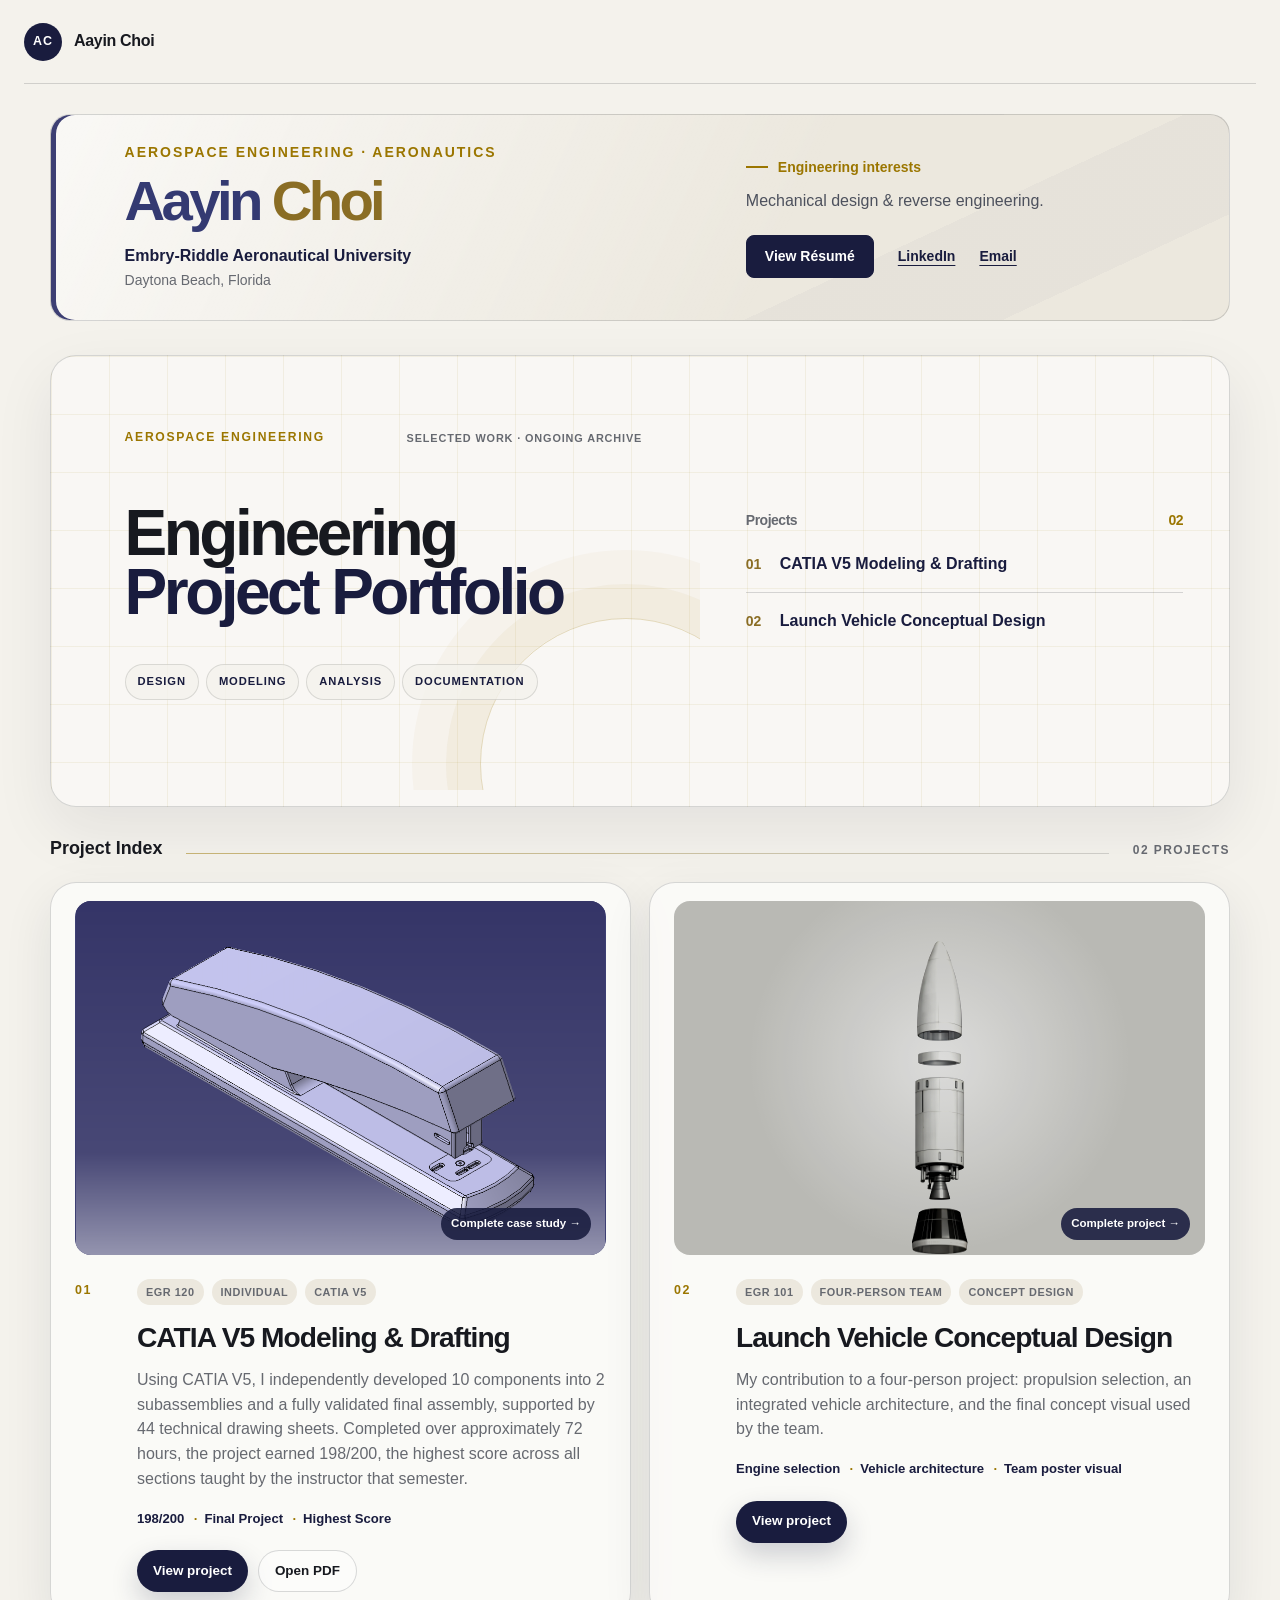
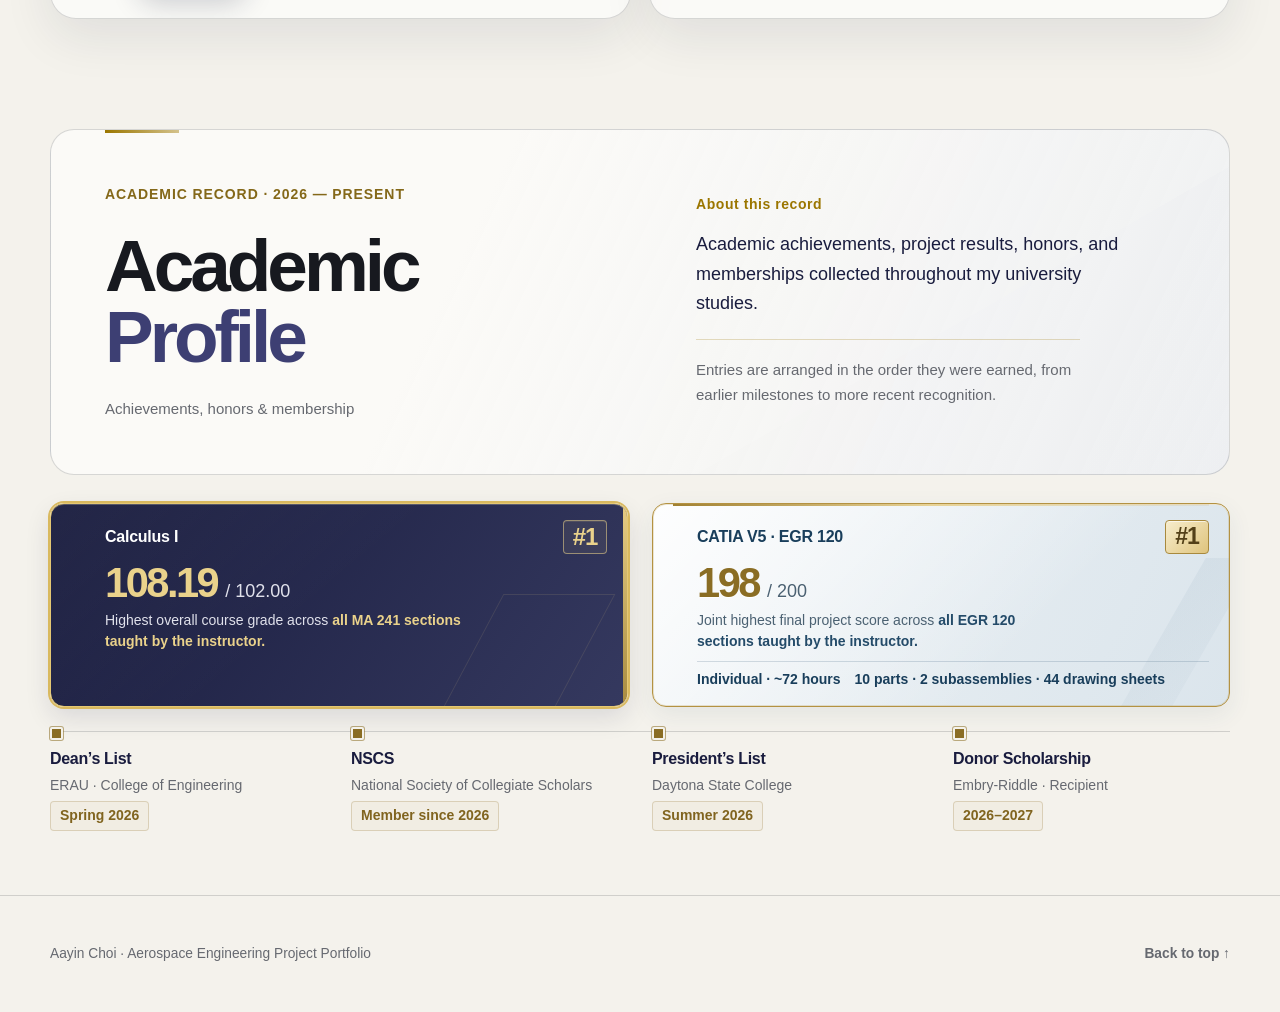
==== index.html @ a095720b "Add files via upload" ====
<!doctype html>
<html lang="en">
<head>
  <meta charset="utf-8">
  <meta name="viewport" content="width=device-width, initial-scale=1">
  <meta name="description" content="Aayin Choi's aerospace engineering project portfolio, featuring CATIA V5 modeling, assembly, and technical drawing work.">
  <title>Aayin Choi | Aerospace Engineering Portfolio</title>
  <link rel="icon" href="favicon.svg" type="image/svg+xml">
  <link rel="stylesheet" href="styles.css">
</head>
<body id="top">
  <header class="site-header">
    <a class="wordmark" href="index.html" aria-label="Aayin Choi portfolio home">
      <span class="wordmark-mark">AC</span>
      <span>Aayin Choi</span>
    </a>
  </header>

  <main>
    <section class="personal-intro shell" aria-labelledby="personal-intro-title">
      <div class="personal-identity">
        <p class="eyebrow">Aerospace Engineering · Aeronautics</p>
        <h2 class="portfolio-panel-name" id="personal-intro-title"><span>Aayin</span> <span>Choi</span></h2>
        <div class="personal-school">
          <p class="personal-affiliation">Embry-Riddle Aeronautical University <span>Daytona Beach, Florida</span></p>
        </div>
      </div>
      <div class="personal-summary">
        <p class="personal-summary-label">Engineering interests</p>
        <p>Mechanical design &amp; reverse engineering.</p>
        <nav class="personal-links" aria-label="Résumé and contact">
          <a class="personal-resume" href="Aayin_Choi_Resume.pdf" target="_blank" rel="noopener">View Résumé</a>
          <a href="https://www.linkedin.com/in/aayin-choi/" target="_blank" rel="noopener">LinkedIn</a>
          <button class="personal-email-toggle" type="button" aria-expanded="false" aria-controls="email-contact">Email</button>
        </nav>
        <div class="email-contact" id="email-contact" hidden>
          <label class="email-address-label" for="contact-email">Email address</label>
          <div class="email-copy-row">
            <input id="contact-email" type="text" value="aayinchoi07@gmail.com" readonly spellcheck="false" aria-label="Email address">
            <button type="button" class="email-copy">Copy</button>
          </div>
          <p class="email-copy-status" role="status" aria-live="polite"></p>
        </div>
      </div>

    </section>

    <section class="portfolio-intro shell" aria-labelledby="portfolio-title">
      <div class="portfolio-intro-main">
        <div class="portfolio-intro-topline">
          <p class="eyebrow">Aerospace Engineering</p>
          <span>Selected work · Ongoing archive</span>
        </div>
        <h1 id="portfolio-title">
          <span>Engineering</span>
          <span>Project Portfolio</span>
        </h1>
        <div class="portfolio-disciplines" aria-label="Portfolio disciplines">
          <span>Design</span>
          <span>Modeling</span>
          <span>Analysis</span>
          <span>Documentation</span>
        </div>
      </div>

      <aside class="portfolio-intro-panel" aria-labelledby="project-directory-title">
        <h2 class="project-directory-title" id="project-directory-title">Projects <span>02</span></h2>
        <ol class="project-directory">
          <li><a href="#catia-project"><span class="project-directory-number" aria-hidden="true">01</span><span>CATIA V5 Modeling &amp; Drafting</span></a></li>
          <li><a href="#launch-vehicle-project"><span class="project-directory-number" aria-hidden="true">02</span><span>Launch Vehicle Conceptual Design</span></a></li>
        </ol>
      </aside>
    </section>

    <section class="project-index shell" id="work" aria-labelledby="project-index-title">
      <div class="index-heading">
        <h2 id="project-index-title">Project Index</h2>
        <span>02 projects</span>
      </div>

      <div class="index-grid">
        <article class="index-card index-card-live" id="catia-project">
          <div class="index-number">01</div>
          <div class="index-content">
            <div class="index-meta">
              <span>EGR 120</span>
              <span>Individual</span>
              <span>CATIA V5</span>
            </div>
            <h3><a href="catia-v5.html">CATIA V5 Modeling &amp; Drafting</a></h3>
            <p>Using CATIA V5, I independently developed 10 components into 2 subassemblies and a fully validated final assembly, supported by 44 technical drawing sheets. Completed over approximately 72 hours, the project earned 198/200, the highest score across all sections taught by the instructor that semester.</p>
            <div class="index-achievements" aria-label="Project achievements">
              <strong>198/200</strong>
              <strong>Final Project</strong>
              <strong>Highest Score</strong>
            </div>
            <div class="index-actions">
              <a class="button button-primary" href="catia-v5.html">View project</a>
              <a class="button button-secondary" href="CATIA_V5_Project_Portfolio.pdf" target="_blank" rel="noopener">Open PDF</a>
            </div>
          </div>
          <a class="index-visual" href="catia-v5.html" aria-label="View the CATIA V5 stapler project">
            <img src="catia-exploded.png" alt="Exploded CATIA V5 view of the stapler assembly">
            <span>Complete case study →</span>
          </a>
        </article>

        <article class="index-card index-card-live" id="launch-vehicle-project">
          <div class="index-number">02</div>
          <div class="index-content">
            <div class="index-meta">
              <span>EGR 101</span>
              <span>Four-person team</span>
              <span>Concept design</span>
            </div>
            <h3><a href="launch-vehicle.html">Launch Vehicle Conceptual Design</a></h3>
            <p>My contribution to a four-person project: propulsion selection, an integrated vehicle architecture, and the final concept visual used by the team.</p>
            <div class="index-achievements" aria-label="Project focus areas">
              <strong>Engine selection</strong>
              <strong>Vehicle architecture</strong>
              <strong>Team poster visual</strong>
            </div>
            <div class="index-actions">
              <a class="button button-primary" href="launch-vehicle.html">View project</a>
            </div>
          </div>
          <a class="index-visual index-visual-lvp" href="launch-vehicle.html" aria-label="View the launch vehicle conceptual design project">
            <img src="lvp-concept-visualization.png" alt="Exploded concept visualization of the two-stage launch vehicle">
            <span>Complete project →</span>
          </a>
        </article>
      </div>
    </section>
    <section class="academic-records shell" id="academic-profile" aria-labelledby="academic-profile-title">
      <header class="profile-heading">
        <div class="profile-heading-copy">
          <p class="profile-heading-kicker">Academic record · 2026 — Present</p>
          <h2 id="academic-profile-title">Academic <span>Profile</span></h2>
          <p class="profile-heading-caption">Achievements, honors &amp; membership</p>
        </div>
        <div class="profile-overview" aria-labelledby="profile-overview-title">
          <h3 id="profile-overview-title">About this record</h3>
          <p class="profile-overview-intro">Academic achievements, project results, honors, and memberships collected throughout my university studies.</p>
          <p class="profile-overview-order">Entries are arranged in the order they were earned, from earlier milestones to more recent recognition.</p>
        </div>
      </header>

      <ol class="profile-records" aria-label="Academic achievements, honors and membership">
        <li class="profile-milestone profile-milestone-math" id="calculus-record">
          <div class="profile-milestone-title">
            <h3>Calculus I</h3>
            <span class="profile-standing" aria-label="Rank number one across all sections taught by the instructor">#1</span>
          </div>
          <div class="profile-milestone-main">
            <p class="profile-milestone-score">108.19 <span>/ 102.00</span></p>
            <p class="profile-milestone-context">Highest overall course grade across <strong>all MA 241 sections taught by the instructor.</strong></p>
          </div>
        </li>
        <li class="profile-milestone profile-milestone-catia" id="catia-record">
          <div class="profile-milestone-title">
            <h3>CATIA V5 · EGR 120</h3>
            <span class="profile-standing" aria-label="Joint rank number one across all sections taught by the instructor">#1</span>
          </div>
          <div class="profile-milestone-main">
            <p class="profile-milestone-score">198 <span>/ 200</span></p>
            <p class="profile-milestone-context">Joint highest final project score across <strong>all EGR 120 sections taught by the instructor.</strong></p>
          </div>
          <p class="profile-project-output">
            <span>Individual · ~72 hours</span>
            <span>10 parts · 2 subassemblies · 44 drawing sheets</span>
          </p>
        </li>
        <li class="profile-roadmap" id="academic-honors">
          <ol class="profile-roadmap-list" aria-label="Honors and membership in order received">
            <li class="profile-record">
              <h3>Dean’s List</h3>
              <p>ERAU · College of Engineering</p>
              <p class="profile-record-date">Spring 2026</p>
            </li>
            <li class="profile-record">
              <h3>NSCS</h3>
              <p>National Society of Collegiate Scholars</p>
              <p class="profile-record-date">Member since 2026</p>
            </li>
            <li class="profile-record">
              <h3>President’s List</h3>
              <p>Daytona State College</p>
              <p class="profile-record-date">Summer 2026</p>
            </li>
            <li class="profile-record">
              <h3>Donor Scholarship</h3>
              <p>Embry-Riddle · Recipient</p>
              <p class="profile-record-date">2026–2027</p>
            </li>
          </ol>
        </li>
      </ol>
    </section>
  </main>

  <footer class="site-footer">
    <div class="shell footer-inner">
      <p>Aayin Choi · Aerospace Engineering Project Portfolio</p>
      <a href="#top" onclick="window.scrollTo({top:0,behavior:'smooth'}); return false;">Back to top ↑</a>
    </div>
  </footer>
  <script>
    (() => {
      const toggle = document.querySelector('.personal-email-toggle');
      const contact = document.querySelector('#email-contact');
      const address = document.querySelector('#contact-email');
      const copy = document.querySelector('.email-copy');
      const status = document.querySelector('.email-copy-status');
      toggle.addEventListener('click', () => {
        const open = toggle.getAttribute('aria-expanded') !== 'true';
        toggle.setAttribute('aria-expanded', String(open));
        contact.hidden = !open;
        status.textContent = '';
        if (open) address.focus();
      });
      copy.addEventListener('click', async () => {
        try {
          await navigator.clipboard.writeText(address.value);
          status.textContent = 'Email address copied.';
        } catch {
          address.focus();
          address.select();
          address.setSelectionRange(0, address.value.length);
          status.textContent = 'Address selected. Press Ctrl+C or Command+C to copy.';
        }
      });
    })();
  </script>
</body>
</html>
---- styles.css ----
:root {
  --paper: #f4f2ec;
  --paper-strong: #ece8de;
  --ink: #17191f;
  --muted: #666970;
  --navy: #252856;
  --navy-deep: #191c3e;
  --navy-soft: #3d3f73;
  --scope-accent: #59628f;
  --gold: #9b7600;
  --line: rgba(23, 25, 31, 0.16);
  --white: #fff;
  --radius-lg: 26px;
  --radius-md: 16px;
  --shadow: 0 24px 70px rgba(26, 28, 50, 0.12);
}

* { box-sizing: border-box; }

html { scroll-behavior: smooth; }

body {
  margin: 0;
  background: var(--paper);
  color: var(--ink);
  font-family: Inter, ui-sans-serif, -apple-system, BlinkMacSystemFont, "Segoe UI", sans-serif;
  line-height: 1.55;
  -webkit-font-smoothing: antialiased;
}

img { display: block; max-width: 100%; }
a { color: inherit; }

.shell {
  width: min(1180px, calc(100% - 48px));
  margin-inline: auto;
}

.site-header {
  width: min(1280px, calc(100% - 48px));
  min-height: 84px;
  margin-inline: auto;
  display: flex;
  align-items: center;
  justify-content: space-between;
  border-bottom: 1px solid var(--line);
}

.wordmark {
  display: inline-flex;
  align-items: center;
  gap: 12px;
  text-decoration: none;
  font-weight: 750;
  letter-spacing: -0.02em;
}

.wordmark-mark {
  display: grid;
  place-items: center;
  width: 38px;
  aspect-ratio: 1;
  border-radius: 50%;
  background: var(--navy-deep);
  color: var(--white);
  font-size: 0.78rem;
  letter-spacing: 0.08em;
}

.site-nav { display: flex; gap: 28px; }
.site-nav a {
  text-decoration: none;
  color: var(--muted);
  font-size: 0.92rem;
  font-weight: 650;
}
.site-nav a:hover, .site-nav a:focus-visible { color: var(--navy); }

.portfolio-intro {
  position: relative;
  display: grid;
  grid-template-columns: minmax(0, 1.12fr) minmax(340px, 0.88fr);
  gap: 16px;
  margin-top: 34px;
  padding: 16px;
  overflow: hidden;
  border: 1px solid var(--line);
  border-radius: var(--radius-lg);
  background:
    linear-gradient(90deg, rgba(155,118,0,0.08) 1px, transparent 1px) 0 0 / 58px 58px,
    linear-gradient(rgba(155,118,0,0.08) 1px, transparent 1px) 0 0 / 58px 58px,
    rgba(255,255,255,0.42);
  box-shadow: 0 22px 60px rgba(26, 28, 50, 0.08);
}

.portfolio-intro-main {
  position: relative;
  min-height: 418px;
  padding: clamp(32px, 4.5vw, 58px);
  overflow: hidden;
  border-radius: 20px;
  background: transparent;
}

.portfolio-intro-main::after {
  content: "";
  position: absolute;
  right: -72px;
  bottom: -120px;
  width: 290px;
  aspect-ratio: 1;
  border: 1px solid rgba(155,118,0,0.24);
  border-radius: 50%;
  box-shadow: 0 0 0 34px rgba(155,118,0,0.05), 0 0 0 68px rgba(155,118,0,0.035);
}

.portfolio-intro-topline {
  position: relative;
  z-index: 1;
  display: flex;
  align-items: center;
  justify-content: space-between;
  gap: 24px;
}

.portfolio-intro-topline .eyebrow { margin-bottom: 0; }

.portfolio-intro-topline > span {
  color: var(--muted);
  font-size: 0.68rem;
  font-weight: 800;
  letter-spacing: 0.08em;
  text-transform: uppercase;
}

.portfolio-intro h1 {
  position: relative;
  z-index: 1;
  display: grid;
  max-width: 700px;
  margin: auto 0 0;
  padding-top: 58px;
  font-size: clamp(3.15rem, 5vw, 4.25rem);
  line-height: 0.92;
  letter-spacing: -0.055em;
}

.portfolio-intro h1 span:last-child { color: var(--navy-deep); }

.portfolio-disciplines {
  position: relative;
  z-index: 1;
  display: flex;
  flex-wrap: wrap;
  gap: 7px;
  margin-top: 42px;
}

.portfolio-disciplines span {
  padding: 8px 12px;
  border: 1px solid rgba(23,25,31,0.13);
  border-radius: 999px;
  background: rgba(244,242,236,0.78);
  color: var(--navy-deep);
  font-size: 0.7rem;
  font-weight: 850;
  letter-spacing: 0.08em;
  text-transform: uppercase;
}

.portfolio-intro-panel {
  position: relative;
  z-index: 1;
  align-self: center;
  min-width: 0;
  padding: 28px 30px;
  color: var(--ink);
}

.portfolio-panel-name {
  margin: 0;
  color: #343a72;
  font-size: clamp(2.7rem, 4.4vw, 4rem);
  line-height: 1;
  letter-spacing: -0.065em;
}

.portfolio-panel-name span:last-child { color: #8a6d24; }

.personal-intro {
  display: grid;
  grid-template-columns: minmax(0, 1.12fr) minmax(340px, 0.88fr);
  position: relative;
  align-items: center;
  column-gap: 16px;
  row-gap: 26px;
  margin-top: 30px;
  padding: 28px 16px;
  border: 1px solid var(--line);
  border-radius: 20px;
  background:
    linear-gradient(115deg, rgba(255,255,255,0.55), transparent 65%),
    #ece8de;
  box-shadow: inset 5px 0 0 var(--navy-soft);
}

.personal-identity { min-width: 0; padding-inline: clamp(32px, 4.5vw, 58px); }
.personal-summary { min-width: 0; padding-inline: 30px; }

.personal-identity .eyebrow {
  margin: 0 0 12px;
  font-size: 0.875rem;
}

.personal-school {
  display: flex;
  align-items: center;
  margin-top: 14px;
}
.personal-school .personal-affiliation { min-width: 0; margin: 0; }

.personal-affiliation {
  display: grid;
  gap: 2px;
  margin: 14px 0 0;
  color: var(--navy-deep);
  font-size: 1rem;
  font-weight: 650;
}

.personal-affiliation span {
  color: var(--muted);
  font-size: 0.875rem;
  font-weight: 500;
}

.personal-summary > p:not(.personal-summary-label) {
  max-width: 56ch;
  margin: 0;
  color: #4d515d;
  font-size: 1rem;
  line-height: 1.65;
}

.personal-links {
  display: flex;
  flex-wrap: wrap;
  align-items: center;
  gap: 10px 24px;
  margin-top: 20px;
}

.personal-links a,
.personal-links .personal-email-toggle {
  color: var(--navy-deep);
  font-size: 0.875rem;
  font-weight: 750;
  text-decoration: underline;
  text-underline-offset: 4px;
}

.personal-links .personal-resume {
  padding: 10px 18px;
  border: 1px solid var(--navy-deep);
  border-radius: 8px;
  background: var(--navy-deep);
  color: var(--white);
  text-decoration: none;
}

.personal-links .personal-email-toggle {
  border: 0;
  padding: 0;
  background: transparent;
  font-family: inherit;
  line-height: inherit;
  cursor: pointer;
}
.personal-links a:hover,
.personal-links .personal-email-toggle:hover { opacity: 0.75; }
.personal-links a:focus-visible,
.personal-links button:focus-visible,
.email-contact :focus-visible,
.project-directory a:focus-visible {
  outline: 3px solid #9b7600;
  outline-offset: 4px;
}

.personal-summary .personal-summary-label {
  margin: 0 0 10px;
  color: var(--gold);
  font-size: 0.875rem;
  font-weight: 750;
}

.email-contact { max-width: 390px; margin-top: 16px; }
.email-address-label { display: block; margin-bottom: 6px; color: var(--muted); font-size: 0.875rem; }
.email-copy-row { display: flex; gap: 8px; }
.email-copy-row input {
  width: 100%;
  min-width: 0;
  padding: 9px 10px;
  border: 1px solid var(--line);
  border-radius: 6px;
  background: rgba(255,255,255,0.55);
  color: var(--navy-deep);
  font: inherit;
  font-size: 1rem;
}
.email-copy {
  flex: 0 0 auto;
  padding: 8px 12px;
  border: 1px solid var(--navy-deep);
  border-radius: 6px;
  background: var(--navy-deep);
  color: var(--white);
  font: inherit;
  font-size: 0.875rem;
  font-weight: 650;
  cursor: pointer;
}
.email-copy-status { margin: 6px 0 0; color: var(--navy-deep); font-size: 0.875rem; }
.email-copy-status:empty { display: none; }

.project-directory-title {
  display: flex;
  align-items: center;
  justify-content: space-between;
  margin: 0 0 8px;
  color: var(--muted);
  font-size: 0.875rem;
  font-weight: 650;
}
.project-directory-title span { color: var(--gold); font-variant-numeric: tabular-nums; }
.project-directory { margin: 0; padding: 0; list-style: none; }
.project-directory li + li { border-top: 1px solid var(--line); }
.project-directory a {
  display: grid;
  grid-template-columns: 22px minmax(0, 1fr);
  align-items: baseline;
  gap: 12px;
  padding: 17px 0;
  color: var(--navy-deep);
  font-size: 1rem;
  font-weight: 650;
  line-height: 1.4;
  text-decoration: none;
}
.project-directory-number { color: #8a6d24; font-size: 0.875rem; font-variant-numeric: tabular-nums; }
.project-directory a:hover > span:last-child { text-decoration: underline; text-underline-offset: 4px; }
.index-card[id] { scroll-margin-top: 28px; }

.resume-section {
  display: flex;
  align-items: center;
  justify-content: space-between;
  gap: 24px;
  margin-top: 24px;
  padding: 22px 28px;
  border: 1px solid var(--line);
  border-radius: var(--radius-md);
  background: rgba(255,255,255,0.35);
}

.resume-section h2 {
  margin: 0;
  color: var(--navy-deep);
  font-size: 1.25rem;
  line-height: 1.2;
}

.resume-section p {
  margin: 4px 0 0;
  color: var(--muted);
  font-size: 0.875rem;
}

.resume-section .resume-open {
  flex: 0 0 auto;
  min-height: 44px;
  padding: 0 18px;
  border-radius: 8px;
  border-color: var(--navy-deep);
  background: var(--navy-deep);
  color: var(--white);
}

.resume-section .resume-open:hover,
.resume-section .resume-open:focus-visible {
  border-color: var(--navy);
  background: var(--navy);
}

.resume-section .resume-open:focus-visible {
  outline: 3px solid var(--navy-deep);
  outline-offset: 4px;
}

@media (max-width: 620px) {
  .resume-section { flex-wrap: wrap; gap: 16px; padding: 20px; }
}

.project-index { padding-block: 32px 110px; }
.index-heading {
  display: flex;
  align-items: baseline;
  justify-content: space-between;
  gap: 24px;
  margin-bottom: 22px;
}
.index-heading h2 { margin-bottom: 0; font-size: 1.12rem; letter-spacing: 0; }
.index-heading span {
  color: var(--muted);
  font-size: 0.75rem;
  font-weight: 800;
  letter-spacing: 0.12em;
  text-transform: uppercase;
}

.index-grid {
  display: grid;
  grid-template-columns: repeat(2, minmax(0, 1fr));
  gap: 18px;
}

.index-card {
  display: grid;
  grid-template-columns: 44px minmax(0, 1fr);
  grid-template-rows: auto minmax(0, 1fr);
  gap: 0 18px;
  min-height: 600px;
  padding: 18px 24px 26px;
  overflow: hidden;
  border: 1px solid var(--line);
  border-radius: var(--radius-lg);
  background: rgba(255,255,255,0.58);
}
.index-card-live { box-shadow: 0 18px 50px rgba(26, 28, 50, 0.09); }
.index-number {
  grid-column: 1;
  grid-row: 2;
  padding-top: 26px;
  color: var(--gold);
  font-size: 0.78rem;
  font-weight: 850;
  letter-spacing: 0.12em;
}
.index-content {
  grid-column: 2;
  grid-row: 2;
  align-self: start;
  padding-top: 24px;
}
.index-content h3 { margin-bottom: 14px; font-size: clamp(1.55rem, 2.2vw, 2.1rem); }
.index-content h3 a { text-decoration: none; }
.index-content h3 a:hover, .index-content h3 a:focus-visible { color: var(--navy); }
.index-content > p { max-width: 700px; margin-bottom: 17px; color: var(--muted); }
.index-meta { display: flex; flex-wrap: wrap; gap: 8px; margin-bottom: 18px; }
.index-meta span {
  padding: 5px 9px;
  border-radius: 999px;
  background: var(--paper-strong);
  color: var(--muted);
  font-size: 0.68rem;
  font-weight: 800;
  letter-spacing: 0.05em;
  text-transform: uppercase;
}
.index-achievements { display: flex; flex-wrap: wrap; gap: 10px 20px; margin-bottom: 21px; }
.index-achievements strong {
  position: relative;
  color: var(--navy-deep);
  font-size: 0.82rem;
}
.index-achievements strong:not(:last-child)::after {
  content: "·";
  position: absolute;
  right: -13px;
  color: var(--gold);
}
.index-actions { display: flex; flex-wrap: wrap; gap: 10px; }
.index-actions .button { min-height: 42px; padding-inline: 16px; font-size: 0.84rem; }

.index-visual {
  position: relative;
  display: block;
  grid-column: 1 / -1;
  grid-row: 1;
  aspect-ratio: 3 / 2;
  min-height: 0;
  align-self: stretch;
  overflow: hidden;
  border-radius: var(--radius-md);
  background: var(--navy-soft);
}
.index-visual img { width: 100%; height: 100%; object-fit: contain; transition: transform 350ms ease; }
.index-visual span {
  position: absolute;
  right: 15px;
  bottom: 15px;
  padding: 7px 10px;
  border-radius: 999px;
  background: rgba(25,28,62,0.88);
  color: var(--white);
  font-size: 0.72rem;
  font-weight: 750;
}
.index-visual:hover img { transform: none; }

.index-visual-lvp {
  display: grid;
  place-items: center;
  background:
    radial-gradient(circle at 50% 45%, rgba(255,255,255,0.7), transparent 58%),
    #c9c9c4;
}

.index-visual-lvp img {
  width: 100%;
  height: 100%;
  object-fit: contain;
  transform: scale(1);
  filter: contrast(1.24) brightness(0.92);
  mix-blend-mode: multiply;
}

.index-visual-lvp:hover img { transform: scale(1); }

.index-card-pending { background: rgba(236,232,222,0.52); }
.coming-soon {
  margin-bottom: 0 !important;
  color: var(--gold) !important;
  font-size: 0.78rem;
  font-weight: 800;
  letter-spacing: 0.08em;
  text-transform: uppercase;
}
.index-placeholder {
  grid-column: 1 / -1;
  grid-row: 1;
  aspect-ratio: 3 / 2;
  min-height: 0;
  display: flex;
  flex-direction: column;
  justify-content: flex-end;
  padding: 28px;
  border-radius: var(--radius-md);
  background: linear-gradient(145deg, var(--navy-deep), var(--navy-soft));
  color: var(--white);
}
.index-placeholder span { margin-bottom: auto; color: rgba(255,255,255,0.56); font-size: 0.72rem; font-weight: 800; letter-spacing: 0.13em; }
.index-placeholder strong { margin-bottom: 4px; font-size: 1.45rem; }
.index-placeholder small { color: rgba(255,255,255,0.62); }

.hero {
  min-height: 650px;
  display: grid;
  grid-template-columns: 0.9fr 1.1fr;
  align-items: center;
  gap: clamp(40px, 6vw, 90px);
  padding-block: 86px 72px;
}

.eyebrow {
  margin: 0 0 16px;
  color: var(--gold);
  font-size: 0.76rem;
  line-height: 1.3;
  font-weight: 800;
  letter-spacing: 0.14em;
  text-transform: uppercase;
}

h1, h2, h3, p { margin-top: 0; }
h1, h2, h3 { line-height: 1.08; letter-spacing: -0.035em; }

h1 {
  margin-bottom: 24px;
  font-size: clamp(3rem, 6vw, 5.9rem);
  font-weight: 720;
}

h2 { font-size: clamp(2rem, 4vw, 3.7rem); }
h3 { font-size: clamp(1.35rem, 2.2vw, 2rem); }

.hero-lede {
  max-width: 650px;
  margin-bottom: 32px;
  color: var(--muted);
  font-size: clamp(1.04rem, 1.6vw, 1.24rem);
}

.hero-actions { display: flex; flex-wrap: wrap; gap: 12px; }

.button {
  display: inline-flex;
  justify-content: center;
  align-items: center;
  min-height: 48px;
  padding: 0 20px;
  border-radius: 999px;
  text-decoration: none;
  font-size: 0.92rem;
  font-weight: 750;
  transition: transform 160ms ease, box-shadow 160ms ease, background 160ms ease;
}
.button:hover { transform: translateY(-2px); }
.button-primary { background: var(--navy-deep); color: var(--white); box-shadow: 0 12px 28px rgba(25, 28, 62, 0.2); }
.button-primary:hover { background: var(--navy); }
.button-secondary { border: 1px solid var(--line); background: rgba(255,255,255,0.42); }
.button-secondary:hover { box-shadow: 0 10px 24px rgba(24,26,41,0.08); }
.button-light { background: var(--white); color: var(--navy-deep); }

.hero-visual {
  margin: 0;
  overflow: hidden;
  border-radius: var(--radius-lg);
  background: var(--navy);
  box-shadow: var(--shadow);
}
.hero-visual img { width: 100%; height: 100%; min-height: 420px; object-fit: cover; }

.metric-band {
  display: grid;
  grid-template-columns: repeat(4, 1fr);
  background: var(--navy-deep);
  color: var(--white);
  padding: 34px max(24px, calc((100% - 1180px) / 2));
}
.metric { padding: 6px 28px; border-right: 1px solid rgba(255,255,255,0.18); }
.metric:first-child { padding-left: 0; }
.metric:last-child { border-right: 0; }
.metric strong { display: block; font-size: clamp(1.45rem, 2.4vw, 2.2rem); letter-spacing: -0.035em; }
.metric span { color: rgba(255,255,255,0.65); font-size: 0.84rem; }

.work, .principles { padding-block: 120px; }
.section-heading {
  display: grid;
  grid-template-columns: 1fr 0.8fr;
  align-items: end;
  gap: 56px;
  margin-bottom: 48px;
}
.section-heading h2 { margin-bottom: 0; }
.section-heading > p { margin: 0 0 6px; color: var(--muted); font-size: 1.06rem; }
.section-heading.compact { grid-template-columns: 1fr; }

.project-card {
  display: grid;
  grid-template-columns: 1.25fr 0.75fr;
  min-height: 560px;
  overflow: hidden;
  border: 1px solid var(--line);
  border-radius: var(--radius-lg);
  background: var(--white);
  box-shadow: var(--shadow);
}
.project-image { display: block; background: var(--navy); overflow: hidden; }
.project-image img { width: 100%; height: 100%; object-fit: cover; transition: transform 400ms ease; }
.project-image:hover img { transform: scale(1.02); }
.project-copy { display: flex; flex-direction: column; justify-content: center; padding: clamp(36px, 5vw, 68px); }
.project-copy p { color: var(--muted); }
.project-meta { display: flex; flex-wrap: wrap; gap: 8px; margin-bottom: 26px; }
.project-meta span { padding: 6px 10px; border-radius: 999px; background: var(--paper); color: var(--muted); font-size: 0.72rem; font-weight: 750; letter-spacing: 0.04em; text-transform: uppercase; }
.text-link { margin-top: 12px; color: var(--navy); text-decoration: none; font-weight: 800; }
.text-link:hover span { margin-left: 4px; }

.principles { border-top: 1px solid var(--line); }
.principle-grid { display: grid; grid-template-columns: repeat(3, 1fr); gap: 18px; }
.principle-grid article { min-height: 265px; padding: 34px; border-radius: var(--radius-md); background: var(--paper-strong); }
.principle-grid span { color: var(--gold); font-size: 0.78rem; font-weight: 800; }
.principle-grid h3 { margin-top: 44px; margin-bottom: 14px; font-size: 1.35rem; }
.principle-grid p { margin-bottom: 0; color: var(--muted); }

.case-hero { padding-block: 52px 74px; }
.breadcrumb { display: inline-block; margin-bottom: 52px; color: var(--muted); text-decoration: none; font-weight: 700; }
.case-hero-grid { display: grid; grid-template-columns: 0.95fr 1.05fr; align-items: center; gap: 64px; }
.case-hero h1 { font-size: clamp(3rem, 5.5vw, 5.4rem); }
.case-visual img { min-height: 360px; }

.case-metrics {
  display: grid;
  grid-template-columns: repeat(4, 1fr);
  margin-bottom: 110px;
  overflow: hidden;
  border: 1px solid var(--line);
  border-radius: var(--radius-md);
  background: rgba(255,255,255,0.38);
}
.case-metrics div { min-height: 122px; padding: 26px; border-right: 1px solid var(--line); }
.case-metrics div:last-child { border-right: 0; }
.case-metrics span { display: block; margin-bottom: 10px; color: var(--muted); font-size: 0.75rem; font-weight: 800; letter-spacing: 0.08em; text-transform: uppercase; }
.case-metrics strong { font-size: 1.12rem; }

/* One-screen project preview */
.project-detail-page {
  min-height: 100vh;
  background:
    radial-gradient(circle at 78% 28%, rgba(61,63,115,0.09), transparent 30%),
    var(--paper);
}

.project-detail-page .site-header {
  min-height: 72px;
}

.case-spotlight {
  min-height: calc(100vh - 72px);
  display: flex;
  flex-direction: column;
  justify-content: flex-start;
  padding-block: clamp(28px, 4vh, 58px);
}

.case-topline {
  display: flex;
  align-items: center;
  justify-content: space-between;
  gap: 24px;
  margin-bottom: clamp(24px, 3.4vh, 46px);
}

.case-topline .breadcrumb {
  margin: 0;
  color: var(--ink);
  font-size: 0.78rem;
  font-weight: 800;
  letter-spacing: 0.04em;
}

.case-topline p {
  margin: 0;
  color: var(--muted);
  font-size: 0.72rem;
  font-weight: 800;
  letter-spacing: 0.1em;
  text-transform: uppercase;
}

.case-spotlight-grid {
  display: grid;
  grid-template-columns: minmax(0, 0.9fr) minmax(420px, 1.1fr);
  align-items: center;
  gap: clamp(38px, 6vw, 88px);
}

.case-spotlight-copy h1 {
  max-width: 640px;
  margin-bottom: 24px;
  font-size: clamp(2.7rem, 3.45vw, 3.95rem);
  font-weight: 720;
  line-height: 1.01;
  letter-spacing: -0.043em;
  text-wrap: balance;
}

.case-title-line {
  display: block;
}

.case-summary {
  max-width: 600px;
  margin-bottom: 30px;
  color: var(--muted);
  font-size: clamp(1rem, 1.35vw, 1.18rem);
}

.case-cta {
  display: inline-flex;
  align-items: center;
  gap: 42px;
  min-height: 54px;
  padding: 0 18px 0 22px;
  border-radius: 999px;
  background: var(--navy-deep);
  color: var(--white);
  text-decoration: none;
  font-size: 0.9rem;
  font-weight: 800;
  box-shadow: 0 14px 34px rgba(25,28,62,0.2);
  transition: transform 160ms ease, background 160ms ease;
}

.case-cta span:last-child {
  display: grid;
  place-items: center;
  width: 28px;
  aspect-ratio: 1;
  border-radius: 50%;
  background: rgba(255,255,255,0.13);
}

.case-cta:hover,
.case-cta:focus-visible {
  transform: translateY(-2px);
  background: var(--navy);
}

.case-spotlight-visual {
  position: relative;
  margin: 0;
  aspect-ratio: 1.42 / 1;
  overflow: hidden;
  border-radius: var(--radius-lg);
  background: var(--navy-soft);
  box-shadow: var(--shadow);
}

.case-spotlight-visual::after {
  content: "EXPLODED ASSEMBLY";
  position: absolute;
  right: 20px;
  bottom: 18px;
  color: rgba(255,255,255,0.68);
  font-size: 0.64rem;
  font-weight: 850;
  letter-spacing: 0.13em;
}

.case-spotlight-visual img {
  width: 100%;
  height: 100%;
  object-fit: contain;
}

.case-proof {
  display: grid;
  grid-template-columns: 0.9fr 0.9fr 1.15fr 1.15fr;
  margin-top: clamp(34px, 5vh, 66px);
  overflow: hidden;
  border: 1px solid var(--line);
  border-radius: var(--radius-md);
  background: rgba(255,255,255,0.45);
}

.case-proof > div {
  min-height: 118px;
  padding: 22px 25px;
  border-right: 1px solid var(--line);
}

.case-proof > div:last-child { border-right: 0; }

.case-proof span,
.case-proof small {
  display: block;
}

.case-proof > div > span {
  margin-bottom: 7px;
  color: var(--muted);
  font-size: 0.66rem;
  font-weight: 850;
  letter-spacing: 0.11em;
  text-transform: uppercase;
}

.case-proof strong {
  display: block;
  color: var(--navy-deep);
  font-size: clamp(1.35rem, 2vw, 1.8rem);
  line-height: 1.05;
  letter-spacing: -0.04em;
}

.case-proof-primary strong {
  color: var(--gold);
  font-size: clamp(1.8rem, 2.7vw, 2.55rem);
}

.case-proof-primary strong span {
  display: inline;
  color: var(--navy-deep);
  font-size: 0.55em;
  letter-spacing: -0.02em;
}

.case-proof-primary strong .case-proof-hash {
  color: var(--gold);
  font-size: 1em;
  letter-spacing: inherit;
}

.case-proof strong .case-proof-scope-number {
  display: inline;
  color: var(--scope-accent);
}

.case-proof small {
  margin-top: 8px;
  color: var(--muted);
  font-size: 0.72rem;
  line-height: 1.35;
}

.case-assembly {
  display: grid;
  grid-template-columns: minmax(0, 1.25fr) minmax(320px, 0.75fr);
  align-items: stretch;
  margin-top: clamp(78px, 10vw, 132px);
  overflow: hidden;
  border: 1px solid var(--line);
  border-radius: var(--radius-lg);
  background: rgba(255,255,255,0.48);
  box-shadow: 0 20px 58px rgba(26,28,50,0.085);
}

.case-assembly-visual {
  position: relative;
  min-width: 0;
  min-height: 560px;
  margin: 0;
  overflow: hidden;
  background: var(--navy-deep);
}

.case-assembly-visual img {
  width: 100%;
  height: 100%;
  object-fit: cover;
}

.case-assembly-visual figcaption {
  position: absolute;
  right: 16px;
  bottom: 16px;
  margin: 0;
  padding: 8px 11px;
  border: 1px solid rgba(255,255,255,0.16);
  border-radius: 999px;
  background: rgba(25,28,62,0.86);
  color: rgba(255,255,255,0.9);
  font-size: 0.64rem;
  font-weight: 750;
  letter-spacing: 0.035em;
  backdrop-filter: blur(8px);
}

.case-assembly-copy {
  display: flex;
  flex-direction: column;
  justify-content: center;
  padding: clamp(36px, 5vw, 66px);
}

.case-assembly-copy h2 {
  margin-bottom: 22px;
  font-size: clamp(2rem, 3.5vw, 3.35rem);
}

.case-assembly-copy > p:not(.eyebrow) {
  margin-bottom: 30px;
  color: var(--muted);
  font-size: 0.98rem;
}

.case-assembly-copy ul {
  margin: 0;
  padding: 0;
  border-top: 1px solid var(--line);
  list-style: none;
}

.case-assembly-copy li {
  padding-block: 13px;
  border-bottom: 1px solid var(--line);
  color: var(--navy-deep);
  font-size: 0.76rem;
  font-weight: 800;
  letter-spacing: 0.045em;
  text-transform: uppercase;
}

.case-preview {
  margin-top: clamp(78px, 10vw, 132px);
  padding-block: clamp(68px, 8vw, 104px) 108px;
  border-top: 1px solid var(--line);
}

.case-preview-intro {
  display: grid;
  grid-template-columns: minmax(0, 1.05fr) minmax(320px, 0.75fr);
  align-items: end;
  gap: clamp(46px, 8vw, 112px);
  margin-bottom: 50px;
}

.case-preview-intro h2 {
  max-width: 700px;
  margin-bottom: 0;
  font-size: clamp(2.2rem, 4.2vw, 4rem);
}

.case-preview-intro > p {
  margin-bottom: 5px;
  color: var(--muted);
  font-size: 1.02rem;
}

.case-workflow {
  display: grid;
  grid-template-columns: repeat(3, 1fr);
  border-block: 1px solid var(--line);
}

.case-workflow article {
  min-height: 255px;
  padding: 32px 34px 36px;
  border-right: 1px solid var(--line);
}

.case-workflow article:first-child { padding-left: 0; }
.case-workflow article:last-child { padding-right: 0; border-right: 0; }

.case-workflow article > span {
  color: var(--gold);
  font-size: 0.7rem;
  font-weight: 850;
  letter-spacing: 0.1em;
  text-transform: uppercase;
}

.case-workflow h3 {
  margin: 56px 0 13px;
  font-size: clamp(1.3rem, 2vw, 1.75rem);
}

.case-workflow p {
  margin-bottom: 0;
  color: var(--muted);
  font-size: 0.92rem;
}

.case-capabilities {
  display: grid;
  grid-template-columns: 0.7fr 2fr;
  gap: 42px;
  align-items: center;
  padding-block: 34px;
  border-bottom: 1px solid var(--line);
}

.case-capabilities p {
  margin: 0;
  color: var(--muted);
  font-size: 0.7rem;
  font-weight: 850;
  letter-spacing: 0.11em;
  text-transform: uppercase;
}

.case-capabilities ul {
  display: flex;
  flex-wrap: wrap;
  gap: 10px 24px;
  margin: 0;
  padding: 0;
  list-style: none;
}

.case-capabilities li {
  position: relative;
  color: var(--navy-deep);
  font-size: 0.88rem;
  font-weight: 750;
}

.case-capabilities li:not(:last-child)::after {
  content: "·";
  position: absolute;
  right: -15px;
  color: var(--gold);
}

.case-preview-footer {
  display: flex;
  align-items: center;
  justify-content: space-between;
  gap: 36px;
  margin-top: 42px;
  padding: 30px 34px;
  border-radius: var(--radius-md);
  background: var(--navy-deep);
  color: var(--white);
}

.case-preview-footer p {
  max-width: 680px;
  margin: 0;
  color: rgba(255,255,255,0.65);
  font-size: 0.92rem;
}

.case-preview-footer a {
  flex: 0 0 auto;
  color: var(--white);
  text-decoration: none;
  font-size: 0.88rem;
  font-weight: 800;
}

.case-preview-footer a span { margin-left: 8px; color: #d2b451; }

/* Launch vehicle project */
.lvp-page {
  background:
    radial-gradient(circle at 78% 10%, rgba(155,118,0,0.08), transparent 24%),
    var(--paper);
}

.lvp-hero {
  padding-block: clamp(34px, 5vw, 68px) clamp(74px, 9vw, 118px);
}

.lvp-hero-topline {
  display: flex;
  align-items: center;
  justify-content: space-between;
  gap: 24px;
  margin-bottom: clamp(42px, 6vw, 76px);
}

.lvp-hero-topline .breadcrumb { margin: 0; }

.lvp-hero-topline p {
  margin: 0;
  color: var(--muted);
  font-size: 0.72rem;
  font-weight: 800;
  letter-spacing: 0.1em;
  text-transform: uppercase;
}

.lvp-hero-grid {
  display: grid;
  grid-template-columns: minmax(0, 0.95fr) minmax(380px, 0.75fr);
  align-items: center;
  gap: clamp(48px, 7vw, 104px);
}

.lvp-hero-copy h1 {
  max-width: 720px;
  margin-bottom: 28px;
  font-size: clamp(3.25rem, 6.2vw, 6.15rem);
  line-height: 0.91;
  letter-spacing: -0.06em;
}

.lvp-hero-lede {
  max-width: 690px;
  margin-bottom: 0;
  color: var(--muted);
  font-size: clamp(1rem, 1.45vw, 1.2rem);
}

.lvp-hero-visual {
  position: relative;
  margin: 0;
  padding: 26px 26px 54px;
  overflow: hidden;
  border: 1px solid var(--line);
  border-radius: var(--radius-lg);
  background: rgba(255,255,255,0.58);
  box-shadow: var(--shadow);
}

.lvp-hero-visual img {
  width: 100%;
  height: min(62vh, 690px);
  min-height: 470px;
  object-fit: contain;
}

.lvp-hero-visual figcaption {
  position: absolute;
  left: 26px;
  right: 26px;
  bottom: 20px;
  margin: 0;
  padding-top: 12px;
  border-top: 1px solid var(--line);
  color: var(--muted);
  font-size: 0.68rem;
  font-weight: 750;
  letter-spacing: 0.045em;
}

.lvp-overview {
  display: grid;
  grid-template-columns: repeat(4, 1fr);
  margin-top: clamp(44px, 6vw, 78px);
  overflow: hidden;
  border-block: 1px solid var(--line);
}

.lvp-overview div {
  min-height: 118px;
  padding: 25px 28px;
  border-right: 1px solid var(--line);
}

.lvp-overview div:first-child { padding-left: 0; }
.lvp-overview div:last-child { border-right: 0; }
.lvp-overview span,
.lvp-overview strong { display: block; }
.lvp-overview span {
  margin-bottom: 12px;
  color: var(--muted);
  font-size: 0.67rem;
  font-weight: 850;
  letter-spacing: 0.11em;
  text-transform: uppercase;
}
.lvp-overview strong {
  color: var(--navy-deep);
  font-size: clamp(1rem, 1.7vw, 1.3rem);
  line-height: 1.2;
}

.lvp-brief {
  display: grid;
  grid-template-columns: minmax(0, 1.1fr) minmax(320px, 0.72fr);
  align-items: end;
  gap: clamp(50px, 8vw, 118px);
  padding-block: clamp(82px, 10vw, 132px) 58px;
  border-top: 1px solid var(--line);
}

.lvp-brief h2 {
  max-width: 760px;
  margin: 0;
  font-size: clamp(2.6rem, 5vw, 4.7rem);
}

.lvp-brief > p {
  margin: 0 0 7px;
  color: var(--muted);
  font-size: 1.02rem;
}

.lvp-context-copy {
  display: grid;
  gap: 18px;
}

.lvp-context-copy > p {
  margin: 0;
  color: var(--muted);
  font-size: 1.02rem;
}

.lvp-context-note {
  padding: 15px 18px;
  border-left: 3px solid var(--gold);
  background: rgba(155,118,0,0.055);
  color: var(--navy-deep) !important;
  font-size: 0.82rem !important;
  font-weight: 750;
}

.lvp-sequence { padding-bottom: clamp(82px, 11vw, 148px); }

.lvp-stage {
  overflow: hidden;
  border: 1px solid var(--line);
  border-radius: var(--radius-lg);
  background: rgba(255,255,255,0.42);
  box-shadow: 0 18px 52px rgba(26,28,50,0.07);
}

.lvp-stage + .lvp-stage { margin-top: 22px; }

.lvp-stage-wide {
  display: grid;
  grid-template-columns: minmax(0, 1.25fr) minmax(340px, 0.75fr);
  min-height: 560px;
}

.lvp-stage-reverse { grid-template-columns: minmax(340px, 0.75fr) minmax(0, 1.25fr); }
.lvp-stage-reverse .lvp-stage-visual { grid-column: 2; grid-row: 1; }
.lvp-stage-reverse .lvp-evidence-stack { grid-column: 2; grid-row: 1; }
.lvp-stage-reverse .lvp-stage-copy { grid-column: 1; grid-row: 1; }

.lvp-stage-visual {
  margin: 0;
  overflow: hidden;
  background: #fff;
}

.lvp-stage-landscape {
  display: grid;
  place-items: center;
  min-height: 520px;
  padding: 18px;
}

.lvp-stage-visual img {
  width: 100%;
  height: 100%;
  object-fit: contain;
}

.lvp-evidence-frame {
  position: relative;
  margin: 0;
  overflow: hidden;
  background: #f5f2eb;
}

.lvp-evidence-frame img {
  display: block;
  width: 100%;
  height: 100%;
  object-fit: contain;
}

.lvp-evidence-frame figcaption {
  position: absolute;
  right: 14px;
  bottom: 14px;
  max-width: calc(100% - 28px);
  padding: 9px 12px;
  border: 1px solid rgba(255,255,255,0.2);
  border-radius: 999px;
  background: rgba(22,24,42,0.86);
  color: rgba(255,255,255,0.88);
  font-size: 0.64rem;
  font-weight: 750;
  letter-spacing: 0.025em;
  backdrop-filter: blur(10px);
}

.lvp-decision-flow {
  display: grid;
  grid-template-columns: repeat(3, minmax(0, 1fr));
  margin-top: 30px;
  border-top: 1px solid var(--line);
  border-bottom: 1px solid var(--line);
}

.lvp-decision-flow div {
  min-width: 0;
  padding: 16px 13px 18px;
  border-right: 1px solid var(--line);
}

.lvp-decision-flow div:first-child { padding-left: 0; }
.lvp-decision-flow div:last-child { padding-right: 0; border-right: 0; }

.lvp-decision-flow span,
.lvp-result-callout span {
  display: block;
  margin-bottom: 7px;
  color: var(--gold);
  font-size: 0.63rem;
  font-weight: 850;
  letter-spacing: 0.11em;
  text-transform: uppercase;
}

.lvp-decision-flow strong {
  display: block;
  color: var(--navy-deep);
  font-size: 0.76rem;
  line-height: 1.35;
}

.lvp-evidence-stack {
  display: grid;
  grid-template-columns: minmax(0, 1.15fr) minmax(210px, 0.85fr);
  gap: 12px;
  min-width: 0;
  padding: 18px;
  background: #e9e5dc;
}

.lvp-evidence-stack .lvp-evidence-frame {
  min-width: 0;
  border-radius: 16px;
}

.lvp-evidence-landscape img { object-position: center; }
.lvp-evidence-portrait img { object-position: center top; }

.lvp-result-callout {
  margin-top: 30px;
  padding: 20px 0 0;
  border-top: 1px solid var(--line);
}

.lvp-result-callout strong {
  display: block;
  max-width: 460px;
  color: var(--navy-deep);
  font-size: 1.05rem;
  line-height: 1.45;
}

.lvp-stage-concept {
  display: grid;
  min-height: 560px;
  place-items: center;
  padding: 24px;
  background:
    radial-gradient(circle at center, rgba(155,118,0,0.09), transparent 54%),
    #f2efe8;
}

.lvp-stage-concept img {
  max-width: 78%;
  max-height: 540px;
  mix-blend-mode: multiply;
}

.lvp-stage-copy {
  display: flex;
  flex-direction: column;
  justify-content: center;
  padding: clamp(34px, 5vw, 68px);
}

.lvp-stage-kicker {
  display: flex;
  align-items: center;
  gap: 11px;
  margin-bottom: 46px;
  color: var(--gold);
  font-size: 0.7rem;
  font-weight: 850;
  letter-spacing: 0.1em;
  text-transform: uppercase;
}

.lvp-stage-kicker span {
  display: grid;
  place-items: center;
  width: 30px;
  aspect-ratio: 1;
  border: 1px solid rgba(155,118,0,0.35);
  border-radius: 50%;
}

.lvp-stage-copy h2 {
  margin-bottom: 20px;
  font-size: clamp(2rem, 3.25vw, 3.25rem);
}

.lvp-stage-copy > p {
  color: var(--muted);
  font-size: 0.96rem;
}

.lvp-data-list {
  display: grid;
  gap: 0;
  margin: 28px 0 0;
  border-top: 1px solid var(--line);
}

.lvp-data-list div {
  display: grid;
  grid-template-columns: 0.72fr 1.28fr;
  gap: 20px;
  padding-block: 12px;
  border-bottom: 1px solid var(--line);
}

.lvp-data-list dt {
  color: var(--muted);
  font-size: 0.7rem;
  font-weight: 800;
  letter-spacing: 0.05em;
  text-transform: uppercase;
}

.lvp-data-list dd {
  margin: 0;
  color: var(--navy-deep);
  font-size: 0.82rem;
  font-weight: 750;
}

.lvp-stage-pair {
  display: grid;
  grid-template-columns: repeat(2, minmax(0, 1fr));
  gap: 22px;
  margin-top: 22px;
}

.lvp-stage-pair .lvp-stage { margin-top: 0; }

.lvp-stage-portrait {
  display: grid;
  grid-template-rows: minmax(640px, 70vh) auto;
}

.lvp-stage-portrait .lvp-stage-visual {
  padding: 22px;
  border-bottom: 1px solid var(--line);
}

.lvp-stage-portrait .lvp-stage-copy { justify-content: flex-start; }
.lvp-stage-portrait .lvp-stage-kicker { margin-bottom: 34px; }
.lvp-stage-portrait .lvp-stage-copy h2 { font-size: clamp(1.9rem, 2.8vw, 2.75rem); }

.lvp-inline-facts {
  display: flex;
  flex-wrap: wrap;
  gap: 8px;
  margin-top: 24px;
}

.lvp-inline-facts span,
.lvp-disclosure {
  padding: 7px 10px;
  border-radius: 999px;
  background: var(--paper-strong);
  color: var(--navy-deep) !important;
  font-size: 0.7rem !important;
  font-weight: 800;
  letter-spacing: 0.035em;
}

.lvp-stage-visualization .lvp-stage-visual {
  background:
    radial-gradient(circle at center, rgba(155,118,0,0.07), transparent 52%),
    #fff;
}

.lvp-disclosure {
  align-self: flex-start;
  margin-top: 16px;
}

.lvp-contribution {
  display: grid;
  grid-template-columns: 0.8fr 1.2fr;
  gap: clamp(46px, 8vw, 112px);
  margin-bottom: clamp(88px, 11vw, 140px);
  padding: clamp(42px, 6vw, 74px);
  border-radius: var(--radius-lg);
  background: var(--navy-deep);
  color: var(--white);
}

.lvp-contribution .eyebrow { color: #d2b451; }
.lvp-contribution h2 { margin: 0; font-size: clamp(2.2rem, 4vw, 3.8rem); }

.lvp-contribution ul {
  display: grid;
  align-self: center;
  margin: 0;
  padding: 0;
  list-style: none;
}

.lvp-contribution li {
  display: grid;
  grid-template-columns: 34px 1fr;
  gap: 14px;
  padding-block: 15px;
  border-bottom: 1px solid rgba(255,255,255,0.15);
  color: rgba(255,255,255,0.76);
}

.lvp-contribution li:first-child { border-top: 1px solid rgba(255,255,255,0.15); }
.lvp-contribution li span { color: #d2b451; font-size: 0.74rem; font-weight: 850; }

/* Launch vehicle portfolio: concise, contribution-led story */
.lvp-page .lvp-hero-copy h1 {
  font-size: clamp(3rem, 5.4vw, 5.35rem);
  line-height: 0.94;
}

.lvp-page .lvp-hero-visual {
  padding: 20px 20px 50px;
  background:
    radial-gradient(circle at 50% 44%, rgba(255,255,255,0.78), transparent 60%),
    #d8d6d0;
}

.lvp-page .lvp-hero-visual img {
  height: min(55vh, 570px);
  min-height: 410px;
  filter: contrast(1.18) brightness(0.94);
  mix-blend-mode: multiply;
}

.lvp-overview-compact { grid-template-columns: repeat(3, 1fr); }
.lvp-overview-compact div:nth-child(3) { border-right: 0; }

.lvp-story {
  padding-bottom: clamp(90px, 11vw, 150px);
}

.lvp-story-header {
  display: grid;
  grid-template-columns: minmax(0, 1fr) minmax(310px, 0.62fr);
  align-items: end;
  gap: clamp(44px, 8vw, 112px);
  padding-block: clamp(70px, 9vw, 118px) 42px;
  border-top: 1px solid var(--line);
}

.lvp-story-header h2 {
  max-width: 760px;
  margin: 0;
  font-size: clamp(2.35rem, 4.3vw, 4.1rem);
}

.lvp-story-header > p {
  margin: 0 0 8px;
  color: var(--muted);
  font-size: 0.95rem;
}

.lvp-story-row {
  display: grid;
  grid-template-columns: minmax(320px, 0.76fr) minmax(0, 1.24fr);
  min-height: 500px;
  overflow: hidden;
  border: 1px solid var(--line);
  border-radius: var(--radius-lg);
  background: rgba(255,255,255,0.43);
  box-shadow: 0 18px 52px rgba(26,28,50,0.065);
}

.lvp-story-row + .lvp-story-row { margin-top: 22px; }

.lvp-story-row-reverse {
  grid-template-columns: minmax(0, 1.24fr) minmax(320px, 0.76fr);
}

.lvp-story-row-reverse .lvp-story-copy {
  grid-column: 2;
  grid-row: 1;
}

.lvp-story-row-reverse .lvp-story-collage {
  grid-column: 1;
  grid-row: 1;
}

.lvp-story-copy {
  display: flex;
  flex-direction: column;
  justify-content: center;
  padding: clamp(34px, 4.4vw, 62px);
}

.lvp-story-number {
  width: 34px;
  margin-bottom: 28px;
  padding-bottom: 8px;
  border-bottom: 2px solid var(--gold);
  color: var(--navy-deep);
  font-size: 0.78rem;
  font-weight: 900;
  letter-spacing: 0.08em;
}

.lvp-story-label {
  margin: 0 0 12px !important;
  color: var(--gold) !important;
  font-size: 0.68rem !important;
  font-weight: 850;
  letter-spacing: 0.12em;
  text-transform: uppercase;
}

.lvp-story-copy h3 {
  margin-bottom: 18px;
  font-size: clamp(1.75rem, 2.75vw, 2.7rem);
  line-height: 1.04;
}

.lvp-story-copy > p:not(.lvp-story-label) {
  margin-bottom: 24px;
  color: var(--muted);
  font-size: 0.94rem;
}

.lvp-story-result {
  display: block;
  padding-top: 18px;
  border-top: 1px solid var(--line);
  color: var(--navy-deep);
  font-size: 0.83rem;
  line-height: 1.45;
}

.lvp-story-visual {
  position: relative;
  display: grid;
  place-items: center;
  min-width: 0;
  min-height: 0;
  margin: 0;
  overflow: hidden;
  background: #eeeae1;
}

.lvp-story-visual img {
  display: block;
  width: 100%;
  height: 100%;
  max-height: 560px;
  object-fit: contain;
}

.lvp-story-visual figcaption {
  position: absolute;
  right: 14px;
  bottom: 14px;
  margin: 0;
  padding: 8px 11px;
  border-radius: 999px;
  background: rgba(25,28,62,0.86);
  color: rgba(255,255,255,0.9);
  font-size: 0.63rem;
  font-weight: 750;
  backdrop-filter: blur(8px);
}

.lvp-story-visual-wide { padding: 16px; }

.lvp-story-collage {
  display: grid;
  grid-template-columns: minmax(210px, 0.72fr) minmax(0, 1.28fr);
  gap: 12px;
  min-width: 0;
  padding: 16px;
  background: #dedbd3;
}

.lvp-story-collage .lvp-story-visual { border-radius: 16px; }
.lvp-story-collage .lvp-story-visual:first-child img { object-position: center top; }

.lvp-story-visual-concept {
  padding: 18px;
  background:
    radial-gradient(circle at center, rgba(255,255,255,0.82), transparent 58%),
    #d8d6d0;
}

.lvp-story-visual-concept img {
  max-width: 82%;
  max-height: 525px;
  filter: contrast(1.17) brightness(0.95);
  mix-blend-mode: multiply;
}

/* Launch vehicle evidence and team context */
.lvp-hero-context {
  display: grid;
  grid-template-columns: repeat(3, minmax(0, 1fr));
  margin-top: 34px;
  border-block: 1px solid var(--line);
}

.lvp-hero-context div {
  min-width: 0;
  padding: 17px 18px 18px 0;
}

.lvp-hero-context div + div {
  padding-left: 18px;
  border-left: 1px solid var(--line);
}

.lvp-hero-context span,
.lvp-hero-context strong {
  display: block;
}

.lvp-hero-context span {
  margin-bottom: 6px;
  color: var(--gold);
  font-size: 0.6rem;
  font-weight: 850;
  letter-spacing: 0.11em;
  text-transform: uppercase;
}

.lvp-hero-context strong {
  color: var(--navy-deep);
  font-size: 0.84rem;
  line-height: 1.25;
}

.lvp-story-row-document {
  grid-template-columns: 1fr;
  min-height: 0;
}

.lvp-story-row-document .lvp-story-copy {
  max-width: 900px;
  padding-block: clamp(38px, 4.2vw, 56px);
}

.lvp-evidence-link {
  display: block;
  width: 100%;
  color: inherit;
}

.lvp-story-row-document .lvp-story-visual-wide {
  min-height: 0;
  padding: clamp(10px, 1.8vw, 24px);
  border-top: 1px solid var(--line);
}

.lvp-story-row-document .lvp-story-visual-wide img,
.lvp-story-collage-large .lvp-story-visual img {
  width: 100%;
  height: auto;
  max-height: none;
  object-fit: contain;
}

.lvp-story-collage-large {
  grid-template-columns: 1fr;
  gap: 16px;
  padding: clamp(10px, 1.8vw, 24px);
  border-top: 1px solid var(--line);
}

.lvp-story-collage-large .lvp-story-visual {
  min-height: 0;
  padding: clamp(12px, 1.5vw, 20px);
  background: #eeeae1;
}

.lvp-story-collage-large .lvp-evidence-link-portrait {
  width: min(100%, 760px);
  margin-inline: auto;
}

.lvp-story-visual figcaption span {
  margin-left: 7px;
  color: #e0c45e;
}

.lvp-story-row-document > .lvp-story-visual,
.lvp-story-row-document > .lvp-story-collage {
  order: 0;
}

@media (max-width: 620px) {
  .lvp-hero-context { grid-template-columns: 1fr; }
  .lvp-hero-context div { padding: 14px 0; }
  .lvp-hero-context div + div { padding-left: 0; border-top: 1px solid var(--line); border-left: 0; }
  .lvp-story-row-document .lvp-story-visual-wide { min-height: 0; }
  .lvp-story-collage-large .lvp-story-visual:first-child,
  .lvp-story-collage-large .lvp-story-visual:last-child { min-height: 0; }
  .lvp-story-visual figcaption { position: static; margin: 10px 0 0; }
}

@media (max-width: 1024px) {
  .lvp-story-row-document > .lvp-story-visual,
  .lvp-story-row-document > .lvp-story-collage {
    order: 0;
  }
}

.case-section { padding-block: 88px; border-top: 1px solid var(--line); }
.two-column { display: grid; grid-template-columns: 0.34fr 1fr; gap: 60px; }
.section-label { color: var(--gold); font-size: 0.77rem; font-weight: 800; letter-spacing: 0.12em; text-transform: uppercase; }
.prose { max-width: 780px; }
.prose h2 { margin-bottom: 28px; }
.prose p { color: var(--muted); font-size: 1.08rem; }
.prose p:last-child { margin-bottom: 0; }

.image-feature { display: grid; grid-template-columns: 1fr 1fr; gap: 18px; padding-bottom: 88px; }
.image-feature figure, .wide-visual figure, .drawing-grid figure { margin: 0; }
.image-feature img, .wide-visual img, .drawing-grid img { width: 100%; border-radius: var(--radius-md); border: 1px solid var(--line); background: var(--white); }
figcaption { margin-top: 13px; color: var(--muted); font-size: 0.86rem; }

.process-list { display: grid; gap: 10px; }
.process-list article { display: grid; grid-template-columns: 48px 1fr; gap: 18px; padding: 26px; border-radius: var(--radius-md); background: var(--paper-strong); }
.process-list article > span { color: var(--gold); font-weight: 800; }
.process-list h3 { margin-bottom: 8px; font-size: 1.2rem; }
.process-list p { margin-bottom: 0; color: var(--muted); }

.wide-visual { padding-bottom: 90px; }
.wide-visual img { max-height: 720px; object-fit: cover; background: var(--navy); }
.drawing-grid { display: grid; grid-template-columns: 1fr 1fr; gap: 18px; padding-bottom: 110px; }

.result {
  display: flex;
  justify-content: space-between;
  align-items: center;
  gap: 36px;
  margin-bottom: 110px;
  padding: clamp(36px, 6vw, 72px);
  border-radius: var(--radius-lg);
  background: var(--navy-deep);
  color: var(--white);
}
.result h2 { max-width: 780px; margin-bottom: 0; font-size: clamp(2rem, 4vw, 3.4rem); }
.result .eyebrow { color: #d2b451; }
.result .button { flex: 0 0 auto; }

.academic-records {
  padding-bottom: 64px;
}

.profile-heading {
  position: relative;
  display: grid;
  grid-template-columns: 1fr 1fr;
  align-items: center;
  gap: 40px;
  margin-bottom: 28px;
  padding: clamp(32px, 4.5vw, 54px);
  overflow: hidden;
  border: 1px solid var(--line);
  border-radius: 24px;
  background: linear-gradient(120deg, #fbfaf7 30%, #eef0f3);
}

.profile-heading::before {
  content: "";
  position: absolute;
  top: 0;
  left: clamp(32px, 4.5vw, 54px);
  width: 74px;
  height: 3px;
  background: linear-gradient(90deg, #9b7600, #d4c28c);
}

.profile-heading-copy { min-width: 0; }
.profile-heading-kicker {
  margin: 0 0 24px;
  color: #846819;
  font-size: 0.875rem;
  font-weight: 750;
  letter-spacing: 0.065em;
  text-transform: uppercase;
}

.profile-heading h2 {
  display: grid;
  margin: 0;
  font-size: clamp(3rem, 5.7vw, 4.75rem);
  font-weight: 800;
  line-height: 0.98;
  letter-spacing: -0.055em;
}
.profile-heading h2 span { color: var(--navy-soft); }
.profile-heading-caption {
  margin: 24px 0 0;
  color: var(--muted);
  font-size: 0.9375rem;
}

.profile-records {
  display: grid;
  grid-template-columns: repeat(12, minmax(0, 1fr));
  gap: 24px;
  margin: 0;
  padding: 0;
  list-style: none;
}

.profile-milestone {
  grid-column: span 6;
  position: relative;
  min-width: 0;
  padding: 16px 20px 16px clamp(32px, 4.5vw, 54px);
  overflow: hidden;
  border: 1px solid var(--line);
  border-radius: 14px;
  isolation: isolate;
}

.profile-milestone-title {
  display: flex;
  align-items: center;
  justify-content: space-between;
  gap: 14px;
  min-height: 34px;
}

.profile-milestone-title h3 {
  margin: 0;
  letter-spacing: -0.015em;
  font-size: 1rem;
  font-weight: 750;
  line-height: 1.3;
}

.profile-milestone-main {
  display: grid;
  grid-template-columns: minmax(0, 1fr);
  gap: 6px;
  margin-top: 8px;
}

.profile-standing {
  flex: 0 0 auto;
  font-size: 1.5rem;
  font-weight: 800;
  line-height: 1;
  letter-spacing: -0.045em;
}

.profile-milestone-score {
  display: flex;
  align-items: baseline;
  flex-wrap: nowrap;
  gap: 8px;
  margin: 0;
  white-space: nowrap;
  font-size: 2.6rem;
  font-weight: 800;
  font-variant-numeric: tabular-nums;
  line-height: 1;
  letter-spacing: -0.06em;
}

.profile-milestone-score span {
  flex: 0 0 auto;
  font-size: 1.125rem;
  font-weight: 500;
  line-height: 1.4;
  letter-spacing: 0;
}

.profile-milestone-context {
  max-width: 48ch;
  margin: 0;
  font-size: 0.875rem;
  line-height: 1.45;
}

.profile-milestone-math {
  border-color: #b49242;
  background:
    linear-gradient(140deg, rgba(255,255,255,0.045), transparent 48%),
    linear-gradient(125deg, var(--navy-deep), #35395f);
  box-shadow: 0 10px 26px rgba(25,28,62,0.12), inset 0 0 0 1px rgba(234,210,139,0.12), inset 0 1px 0 rgba(255,255,255,0.12);
  color: var(--white);
}

.profile-milestone-math::before {
  content: "";
  position: absolute;
  right: 52px;
  bottom: -40px;
  width: 110px;
  height: 150px;
  border: 1px solid rgba(229,203,131,0.12);
  transform: skewX(-28deg);
  z-index: -1;
  pointer-events: none;
}

.profile-milestone-math .profile-standing {
  display: grid;
  place-items: center;
  min-width: 44px;
  min-height: 34px;
  padding: 2px 8px;
  border: 1px solid rgba(234,210,139,0.55);
  border-radius: 4px;
  background: rgba(234,210,139,0.07);
  box-shadow: inset 0 1px 0 rgba(234,210,139,0.12);
}

.profile-milestone-math::after {
  content: "";
  position: absolute;
  right: 0;
  top: 0;
  bottom: 0;
  width: 4px;
  background: linear-gradient(#e5cb83, #a88b40);
}

.profile-milestone-math .profile-standing,
.profile-milestone-math .profile-milestone-score {
  color: #ead28b;
}

.profile-milestone-math .profile-milestone-score span {
  color: #e0e1eb;
}

.profile-milestone-math .profile-milestone-context {
  color: #e0e1eb;
}

.profile-milestone-catia,
.profile-milestone-lvp {
  padding-left: 44px;
  background:
    linear-gradient(135deg, rgba(255,255,255,0.92), transparent 65%),
    linear-gradient(115deg, #edf2f5, #dbe5ec);
  box-shadow: 0 8px 24px rgba(36,75,105,0.08), inset 0 1px 0 #fff;
  color: #193e5b;
}

.profile-milestone-catia {
  border-color: #b49242;
  box-shadow: 0 8px 24px rgba(36,75,105,0.08), inset 0 0 0 1px rgba(180,146,66,0.24), inset 0 1px 0 #fff;
}

.profile-milestone-catia::before {
  content: "";
  position: absolute;
  top: 0;
  left: 20px;
  width: calc(100% - 40px);
  height: 2px;
  background: linear-gradient(90deg, #a18132, #e7d296 48%, rgba(180,146,66,0.12));
}

.profile-milestone-catia::after,
.profile-milestone-lvp::after {
  content: "";
  position: absolute;
  right: -28px;
  top: 54px;
  width: 160px;
  height: 190px;
  background: linear-gradient(140deg, rgba(82,119,147,0.10), rgba(82,119,147,0));
  clip-path: polygon(68% 0, 100% 0, 32% 100%, 0 100%);
  pointer-events: none;
}

.profile-milestone-catia > *,
.profile-milestone-lvp > * {
  position: relative;
  z-index: 1;
}

.profile-milestone-catia .profile-standing {
  display: grid;
  place-items: center;
  min-width: 44px;
  min-height: 34px;
  padding: 2px 8px;
  border: 1px solid #a8893d;
  border-radius: 4px;
  background: linear-gradient(135deg, #f7edcd, #dfc47d);
  box-shadow: inset 0 1px 0 rgba(255,255,255,0.65);
  color: #534018;
  font-size: 1.45rem;
}

.profile-milestone-catia .profile-milestone-score {
  color: #8a6d24;
  text-shadow: 0 1px 0 rgba(255,255,255,0.8);
}

.profile-milestone-catia .profile-milestone-score span,
.profile-milestone-catia .profile-milestone-context,
.profile-milestone-lvp .profile-milestone-score span,
.profile-milestone-lvp .profile-milestone-context {
  color: #4b6172;
}

.profile-project-output {
  display: flex;
  flex-wrap: wrap;
  gap: 4px 14px;
  margin: 10px 0 0;
  padding-top: 8px;
  border-top: 1px solid rgba(36,75,105,0.18);
  font-size: 0.875rem;
  font-weight: 650;
  line-height: 1.4;
}

.profile-record {
  position: relative;
  grid-column: span 3;
  display: flex;
  flex-direction: column;
  gap: 6px;
  min-width: 0;
  padding-top: 18px;
}

.profile-record::before {
  content: "";
  position: absolute;
  top: -4px;
  left: 0;
  width: 9px;
  height: 9px;
  border: 2px solid var(--paper);
  border-radius: 2px;
  background: #8a6d24;
  box-shadow: 0 0 0 1px rgba(138,109,36,0.55);
  z-index: 1;
}

.profile-record::after {
  content: "";
  position: absolute;
  top: 0;
  left: 4px;
  right: -24px;
  height: 1px;
  background: var(--line);
}

.profile-record:last-child::after {
  right: 0;
}

.profile-record h3 {
  margin: 0;
  letter-spacing: -0.02em;
  color: var(--navy-deep);
  font-size: 1rem;
  font-weight: 750;
  line-height: 1.3;
}

.profile-record p {
  margin: 0;
  color: var(--muted);
  font-size: 0.875rem;
  line-height: 1.4;
}

.profile-record .profile-record-date {
  align-self: flex-start;
  margin-top: auto;
  padding: 4px 9px;
  border: 1px solid rgba(138,109,36,0.23);
  border-radius: 4px;
  background: rgba(155,118,0,0.035);
  color: #80641f;
  font-weight: 650;
  font-variant-numeric: tabular-nums;
}

@media (max-width: 900px) {
  .profile-milestone {
    padding-block: 16px;
  }
  .profile-record {
    grid-column: span 6;
  }
  .profile-record:nth-last-child(odd)::after {
    right: 0;
  }
}

@media (max-width: 620px) {
  .academic-records {
    padding-bottom: 48px;
  }
  .profile-heading {
    grid-template-columns: minmax(0, 1fr);
    gap: 28px;
    margin-bottom: 22px;
    padding: 30px 24px;
    border-radius: 20px;
  }
  .profile-heading::before { left: 24px; }
  .profile-heading-kicker { margin-bottom: 20px; font-size: 0.875rem; letter-spacing: 0.025em; }
  .profile-heading h2 { font-size: clamp(3rem, 14vw, 3.5rem); }
  .profile-heading-caption { margin-top: 20px; }
  .profile-records {
    grid-template-columns: minmax(0, 1fr);
    gap: 16px;
  }
  .profile-milestone {
    grid-column: auto;
    padding: 16px 24px;
  }
  .profile-milestone-score {
    font-size: 2.6rem;
  }
  .profile-milestone-main {
    gap: 6px;
  }
  .profile-record {
    grid-column: auto;
    gap: 4px;
    margin-left: 5px;
    padding: 0 0 8px 24px;
  }
  .profile-record::before {
    top: 5px;
    left: -4px;
  }
  .profile-record::after,
  .profile-record:nth-last-child(odd)::after {
    top: 9px;
    left: 0;
    right: auto;
    bottom: -24px;
    width: 1px;
    height: auto;
  }
  .profile-record:last-child::after {
    display: none;
  }
  .profile-record .profile-record-date {
    margin-top: 4px;
  }
}

.site-footer { border-top: 1px solid var(--line); }
.footer-inner { min-height: 116px; display: flex; align-items: center; justify-content: space-between; gap: 24px; color: var(--muted); font-size: 0.86rem; }
.footer-inner p { margin: 0; }
.footer-inner a { text-decoration: none; font-weight: 750; }

@media (max-width: 900px) {
  .personal-intro { grid-template-columns: 1fr; gap: 28px; }
  .personal-summary { padding-inline: 40px; }
  .portfolio-intro { grid-template-columns: 1fr; gap: 14px; margin-top: 24px; }
  .portfolio-intro-main { min-height: 380px; }
  .portfolio-intro-panel { padding: 0 40px 28px; }
  .index-grid { grid-template-columns: 1fr; }
  .index-card { min-height: 0; grid-template-rows: auto auto; }
  .hero, .case-hero-grid, .project-card, .section-heading, .two-column { grid-template-columns: 1fr; }
  .hero { padding-block: 64px; }
  .hero-visual { order: -1; }
  .hero-visual img { min-height: auto; }
  .metric-band, .case-metrics { grid-template-columns: repeat(2, 1fr); }
  .metric:nth-child(2) { border-right: 0; }
  .metric:nth-child(-n+2) { padding-bottom: 22px; }
  .metric:nth-child(n+3) { padding-top: 22px; border-top: 1px solid rgba(255,255,255,0.18); }
  .project-card { min-height: 0; }
  .project-image { min-height: 430px; }
  .principle-grid { grid-template-columns: 1fr; }
  .case-metrics div:nth-child(2) { border-right: 0; }
  .case-metrics div:nth-child(-n+2) { border-bottom: 1px solid var(--line); }
  .image-feature, .drawing-grid { grid-template-columns: 1fr; }
  .case-spotlight { min-height: 0; }
  .case-spotlight-grid { grid-template-columns: 1fr; }
  .case-spotlight-visual { order: -1; }
  .case-spotlight-copy h1 { max-width: 760px; }
  .case-proof { grid-template-columns: repeat(2, 1fr); }
  .case-proof > div:nth-child(2) { border-right: 0; }
  .case-proof > div:nth-child(-n+2) { border-bottom: 1px solid var(--line); }
  .case-assembly { grid-template-columns: 1fr; }
  .case-assembly-visual { min-height: 0; aspect-ratio: 1.23 / 1; }
  .case-preview-intro { grid-template-columns: 1fr; gap: 24px; }
  .case-workflow { grid-template-columns: 1fr; }
  .case-workflow article,
  .case-workflow article:first-child,
  .case-workflow article:last-child { min-height: 0; padding: 28px 0; border-right: 0; border-bottom: 1px solid var(--line); }
  .case-workflow article:last-child { border-bottom: 0; }
  .case-workflow h3 { margin-top: 28px; }
  .lvp-hero-grid,
  .lvp-brief,
  .lvp-stage-wide,
  .lvp-stage-reverse,
  .lvp-contribution { grid-template-columns: 1fr; }
  .lvp-hero-visual { order: -1; }
  .lvp-overview { grid-template-columns: repeat(2, 1fr); }
  .lvp-overview div:nth-child(2) { border-right: 0; }
  .lvp-overview div:nth-child(-n+2) { border-bottom: 1px solid var(--line); }
  .lvp-stage-reverse .lvp-stage-visual,
  .lvp-stage-reverse .lvp-evidence-stack,
  .lvp-stage-reverse .lvp-stage-copy { grid-column: 1; grid-row: auto; }
  .lvp-stage-reverse .lvp-stage-visual,
  .lvp-stage-reverse .lvp-evidence-stack { order: 0; }
  .lvp-stage-pair { grid-template-columns: 1fr; }
  .lvp-stage-portrait { grid-template-rows: minmax(560px, 72vh) auto; }
  .lvp-story-header,
  .lvp-story-row,
  .lvp-story-row-reverse { grid-template-columns: 1fr; }
  .lvp-story-header { align-items: start; gap: 20px; }
  .lvp-story-header > p { max-width: 660px; }
  .lvp-story-row-reverse .lvp-story-copy,
  .lvp-story-row-reverse .lvp-story-collage {
    grid-column: 1;
    grid-row: auto;
  }
  .lvp-story-row .lvp-story-visual,
  .lvp-story-row-reverse .lvp-story-collage { order: -1; }
  .lvp-story-visual-wide { min-height: 420px; }
  .lvp-story-collage { min-height: 540px; }
  .lvp-story-visual-concept { min-height: 480px; }
  .lvp-overview-compact { grid-template-columns: repeat(3, 1fr); }
  .lvp-overview-compact div:nth-child(2) { border-right: 1px solid var(--line); }
  .lvp-overview-compact div:nth-child(-n+2) { border-bottom: 0; }
}

@media (max-width: 620px) {
  .shell, .site-header { width: min(100% - 30px, 1180px); }
  .site-header { min-height: 72px; }
  .site-nav { gap: 14px; }
  .site-nav a:first-child { display: none; }
  .portfolio-intro { margin-top: 18px; padding: 9px; border-radius: 20px; }
  .portfolio-intro-main { min-height: 0; padding: 28px 24px; border-radius: 15px; }
  .portfolio-intro-panel { padding: 0 24px 16px; }
  .portfolio-intro-topline { align-items: flex-start; flex-direction: column; gap: 9px; }
  .portfolio-intro h1 { margin-top: 56px; padding-top: 0; font-size: clamp(2.65rem, 14vw, 3.5rem); }
  .portfolio-disciplines { display: grid; grid-template-columns: 1fr 1fr; margin-top: 36px; }
  .portfolio-disciplines span { text-align: center; }
  .personal-intro { grid-template-columns: 1fr; gap: 24px; margin-top: 18px; padding: 26px 9px; }
  .personal-identity, .personal-summary { padding-inline: 24px; }
  .personal-links { gap: 12px 20px; }
  .project-directory a { padding-block: 16px; }
  .project-index { padding-block: 28px 76px; }
  .index-card { grid-template-columns: 1fr; grid-template-rows: auto auto auto; gap: 0; padding: 14px 18px 22px; border-radius: 20px; }
  .index-number { padding-top: 0; }
  .index-number { grid-column: 1; grid-row: 2; padding-top: 18px; }
  .index-content { grid-column: 1; grid-row: 3; padding-top: 10px; }
  .index-content h3 { font-size: 1.65rem; }
  .index-achievements { display: grid; gap: 5px; }
  .index-achievements strong:not(:last-child)::after { display: none; }
  .index-actions { flex-direction: column; }
  .index-visual, .index-placeholder { grid-column: 1; grid-row: 1; min-height: 0; }
  h1 { font-size: 2.75rem; }
  .hero { min-height: 0; gap: 34px; }
  .hero-actions { align-items: stretch; flex-direction: column; }
  .metric-band, .case-metrics { grid-template-columns: 1fr; }
  .metric { padding: 20px 0; border-right: 0; border-top: 1px solid rgba(255,255,255,0.18); }
  .metric:first-child { border-top: 0; }
  .metric:nth-child(-n+2), .metric:nth-child(n+3) { padding-block: 20px; }
  .project-image { min-height: 300px; }
  .work, .principles { padding-block: 78px; }
  .case-metrics div { border-right: 0; border-bottom: 1px solid var(--line); }
  .case-metrics div:last-child { border-bottom: 0; }
  .case-section { padding-block: 68px; }
  .result { align-items: flex-start; flex-direction: column; margin-bottom: 70px; }
  .footer-inner { align-items: flex-start; flex-direction: column; justify-content: center; }
  .case-topline { align-items: flex-start; flex-direction: column; gap: 8px; }
  .case-spotlight { padding-block: 26px 54px; }
  .case-spotlight-grid { gap: 28px; }
  .case-spotlight-copy h1 { font-size: clamp(2.35rem, 10.5vw, 3.25rem); }
  .case-spotlight-visual { aspect-ratio: 1.15 / 1; }
  .case-proof { grid-template-columns: 1fr 1fr; }
  .case-proof > div { min-height: 108px; padding: 19px 18px; }
  .case-assembly { margin-top: 68px; border-radius: 20px; }
  .case-assembly-copy { padding: 32px 25px 38px; }
  .case-assembly-copy h2 { font-size: 2.45rem; }
  .case-assembly-visual figcaption { position: static; margin: 0; border: 0; border-radius: 0; background: var(--navy-deep); }
  .case-preview { margin-top: 68px; padding-block: 58px 72px; }
  .case-preview-intro h2 { font-size: 2.45rem; }
  .case-capabilities { grid-template-columns: 1fr; gap: 18px; }
  .case-capabilities ul { display: grid; gap: 7px; }
  .case-capabilities li::after { display: none; }
  .case-preview-footer { align-items: flex-start; flex-direction: column; padding: 26px; }
  .lvp-hero-topline { align-items: flex-start; flex-direction: column; gap: 8px; }
  .lvp-hero-grid { gap: 34px; }
  .lvp-hero-copy h1 { font-size: clamp(2.8rem, 15vw, 4.1rem); }
  .lvp-hero-visual { padding: 16px 16px 50px; }
  .lvp-hero-visual img { min-height: 420px; height: 58vh; }
  .lvp-hero-visual figcaption { left: 16px; right: 16px; }
  .lvp-overview { grid-template-columns: 1fr; }
  .lvp-overview div,
  .lvp-overview div:first-child { min-height: 94px; padding: 20px 0; border-right: 0; border-bottom: 1px solid var(--line); }
  .lvp-overview div:last-child { border-bottom: 0; }
  .lvp-brief { padding-top: 74px; }
  .lvp-brief h2 { font-size: 2.8rem; }
  .lvp-stage { border-radius: 20px; }
  .lvp-stage-landscape { min-height: 310px; padding: 8px; }
  .lvp-stage-copy { padding: 30px 25px 36px; }
  .lvp-stage-kicker { margin-bottom: 30px; }
  .lvp-stage-copy h2 { font-size: 2rem; }
  .lvp-decision-flow { grid-template-columns: 1fr; }
  .lvp-decision-flow div,
  .lvp-decision-flow div:first-child,
  .lvp-decision-flow div:last-child { padding: 13px 0; border-right: 0; border-bottom: 1px solid var(--line); }
  .lvp-decision-flow div:last-child { border-bottom: 0; }
  .lvp-evidence-stack { grid-template-columns: 1fr; padding: 10px; }
  .lvp-evidence-stack .lvp-evidence-frame { min-height: 310px; }
  .lvp-evidence-stack .lvp-evidence-portrait { min-height: 560px; }
  .lvp-evidence-frame figcaption { right: 9px; bottom: 9px; max-width: calc(100% - 18px); border-radius: 14px; }
  .lvp-stage-concept { min-height: 420px; padding: 12px; }
  .lvp-stage-concept img { max-width: 94%; max-height: 410px; }
  .lvp-data-list div { grid-template-columns: 1fr; gap: 4px; }
  .lvp-stage-portrait { grid-template-rows: minmax(480px, 68vh) auto; }
  .lvp-stage-portrait .lvp-stage-visual { padding: 12px; }
  .lvp-contribution { padding: 32px 26px; }
  .lvp-page .lvp-hero-copy h1 { font-size: clamp(2.65rem, 13vw, 3.8rem); }
  .lvp-overview-compact { grid-template-columns: 1fr; }
  .lvp-overview-compact div,
  .lvp-overview-compact div:nth-child(2) { border-right: 0; border-bottom: 1px solid var(--line); }
  .lvp-overview-compact div:last-child { border-bottom: 0; }
  .lvp-story-header { padding-block: 58px 30px; }
  .lvp-story-header h2 { font-size: 2.35rem; }
  .lvp-story-copy { padding: 30px 25px 36px; }
  .lvp-story-number { margin-bottom: 22px; }
  .lvp-story-copy h3 { font-size: 1.85rem; }
  .lvp-story-visual-wide { min-height: 290px; }
  .lvp-story-collage { grid-template-columns: 1fr; min-height: 0; padding: 10px; }
  .lvp-story-collage .lvp-story-visual:first-child { min-height: 520px; }
  .lvp-story-collage .lvp-story-visual:last-child { min-height: 280px; }
  .lvp-story-visual-concept { min-height: 420px; padding: 12px; }
}

/* Quiet accents shared by the portfolio and academic directories. */
.personal-intro {
  background: linear-gradient(115deg, rgba(255,255,255,0.72), transparent 62%),
    linear-gradient(155deg, transparent 70%, rgba(61,63,115,0.035) 70%, rgba(61,63,115,0.035) 86%, transparent 86%),
    #ece8de;
}
.personal-summary-label { display: flex; align-items: center; gap: 10px; }
.personal-summary-label::before { content: ""; width: 22px; height: 2px; background: var(--gold); }
.profile-heading {
  background: linear-gradient(115deg, #fbfaf7 35%, rgba(238,240,243,0.85)),
    linear-gradient(150deg, transparent 70%, rgba(61,63,115,0.05) 70%);
}
.profile-overview { min-width: 0; padding: 8px 0 8px 36px; }
.profile-overview h3 {
  margin: 0 0 18px;
  color: var(--gold);
  font-size: 0.875rem;
  font-weight: 750;
  letter-spacing: 0.04em;
}
.profile-overview-intro {
  max-width: 43ch;
  margin: 0;
  color: var(--navy-deep);
  font-size: 1.125rem;
  font-weight: 500;
  line-height: 1.65;
}
.profile-overview-order {
  max-width: 46ch;
  margin: 20px 0 0;
  padding-top: 18px;
  border-top: 1px solid rgba(155,118,0,0.24);
  color: var(--muted);
  font-size: 0.9375rem;
  line-height: 1.65;
}
.project-directory a { transition: background-color 180ms ease, padding-left 180ms ease; }
.project-directory a:hover { padding-left: 10px; background: rgba(155,118,0,0.055); }
.profile-records > li[id] { scroll-margin-top: 28px; }
.index-heading { position: relative; }
.index-heading::after { content: ""; flex: 1; height: 1px; background: linear-gradient(90deg, rgba(155,118,0,0.5), var(--line)); }
.index-heading span { order: 1; }
.index-card-live { transition: border-color 180ms ease, box-shadow 180ms ease; }
.index-card-live:hover { border-color: rgba(61,63,115,0.42); box-shadow: 0 18px 48px rgba(26,28,50,0.09); }
@media (max-width: 620px) {
  .profile-overview { padding: 0; }
  .profile-overview h3 { margin-bottom: 14px; }
  .profile-overview-intro { font-size: 1.0625rem; }
  .index-heading { gap: 16px; }
}

/* Scope emphasis; gold decoration is reserved for first-place achievements. */
.profile-milestone-math .profile-milestone-context strong { color: #ead28b; font-weight: 750; }
.profile-milestone-catia .profile-milestone-context strong,
.profile-milestone-lvp .profile-milestone-context strong { color: #244b69; font-weight: 700; }
/* Chronological highlights wrap two per row; smaller records keep their roadmap. */
.profile-records > .profile-milestone {
  min-height: 204px;
  padding-left: clamp(32px, 4.5vw, 54px);
}
.profile-records > .profile-milestone:nth-child(even) { padding-left: 44px; }
.profile-milestone-math {
  border-color: #e5c873;
  box-shadow: 0 0 0 2px #d9b95f, 0 10px 26px rgba(25,28,62,0.12), inset 0 1px 0 rgba(255,245,205,0.24);
}
.profile-roadmap { grid-column: 1 / -1; min-width: 0; }
.profile-roadmap-list {
  display: grid;
  grid-template-columns: repeat(12, minmax(0, 1fr));
  gap: 24px;
  margin: 0;
  padding: 0;
  list-style: none;
}
@media (max-width: 620px) {
  .profile-records > .profile-milestone,
  .profile-records > .profile-milestone:nth-child(even) { padding: 16px 24px; }
  .profile-roadmap-list { grid-template-columns: minmax(0, 1fr); gap: 16px; }
}

@media (prefers-reduced-motion: reduce) {
  html { scroll-behavior: auto; }
  *, *::before, *::after { animation-duration: 0.01ms !important; animation-iteration-count: 1 !important; transition-duration: 0.01ms !important; }
}
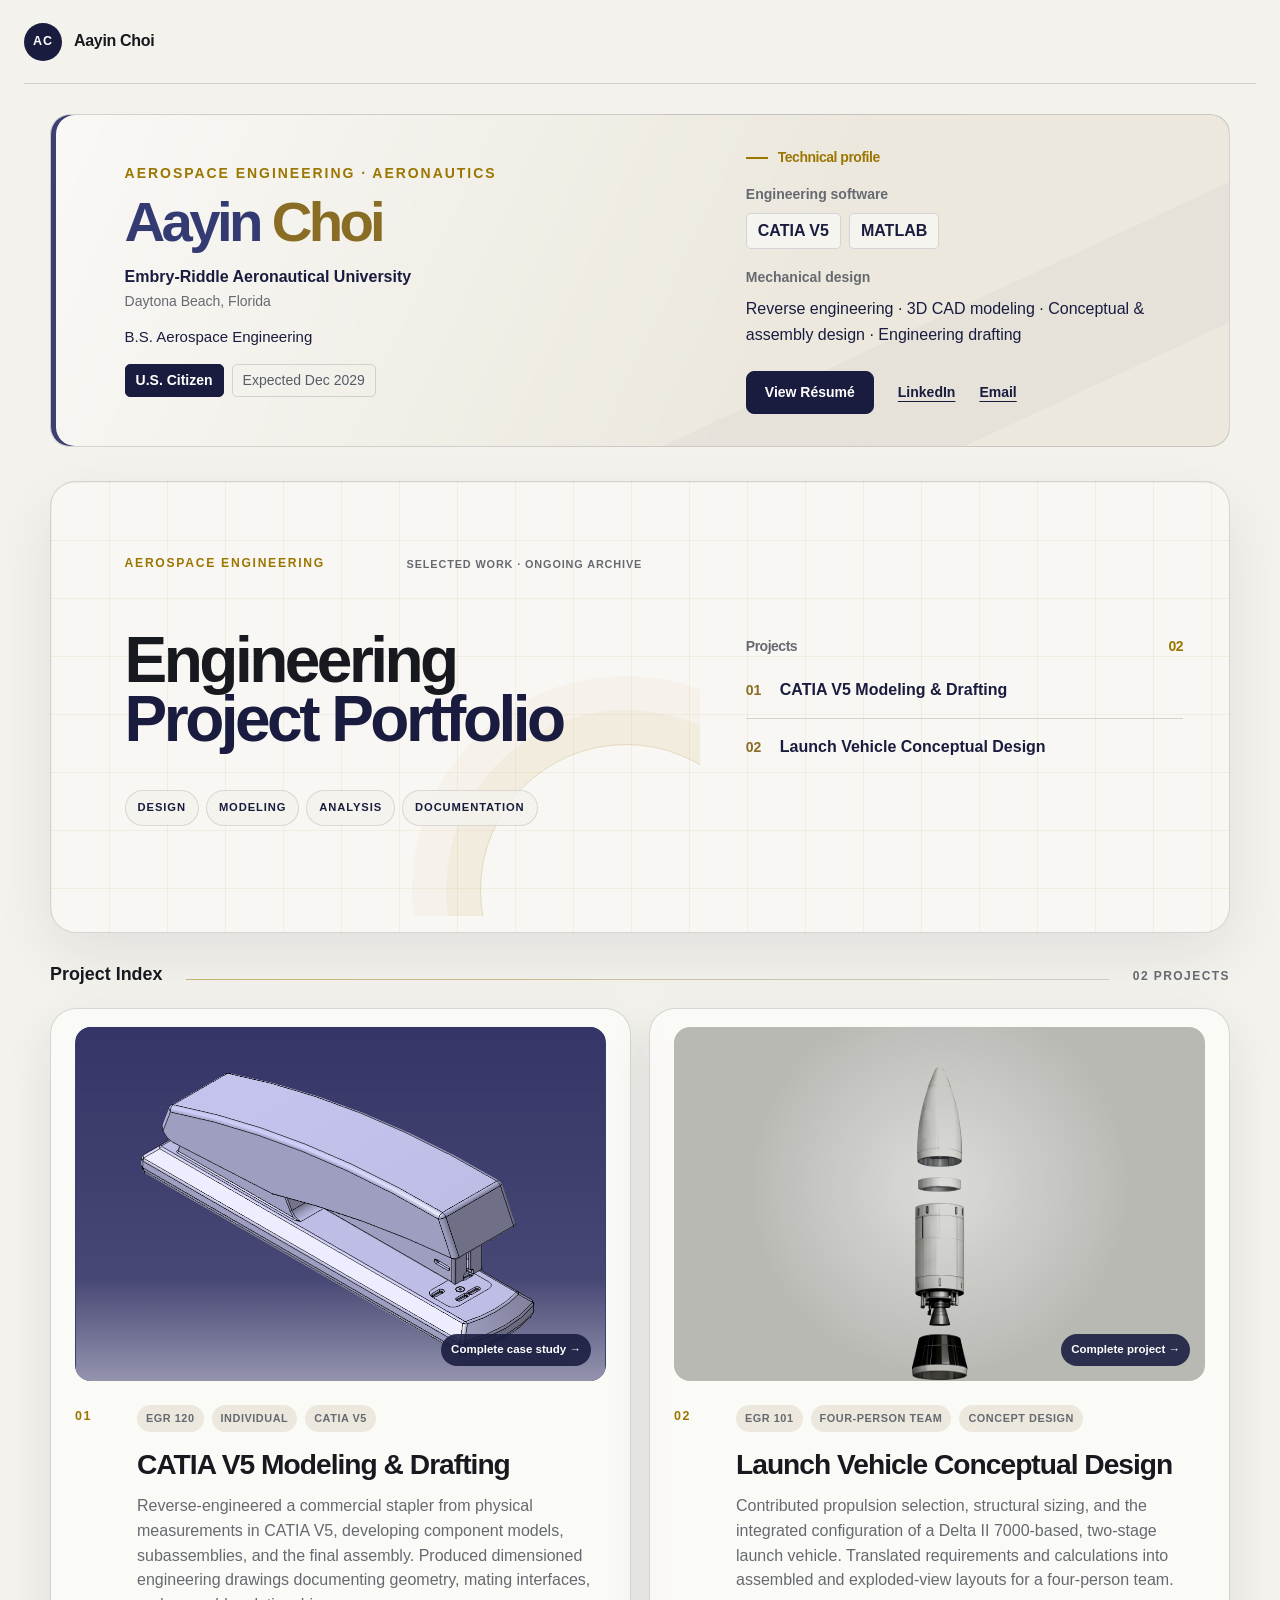
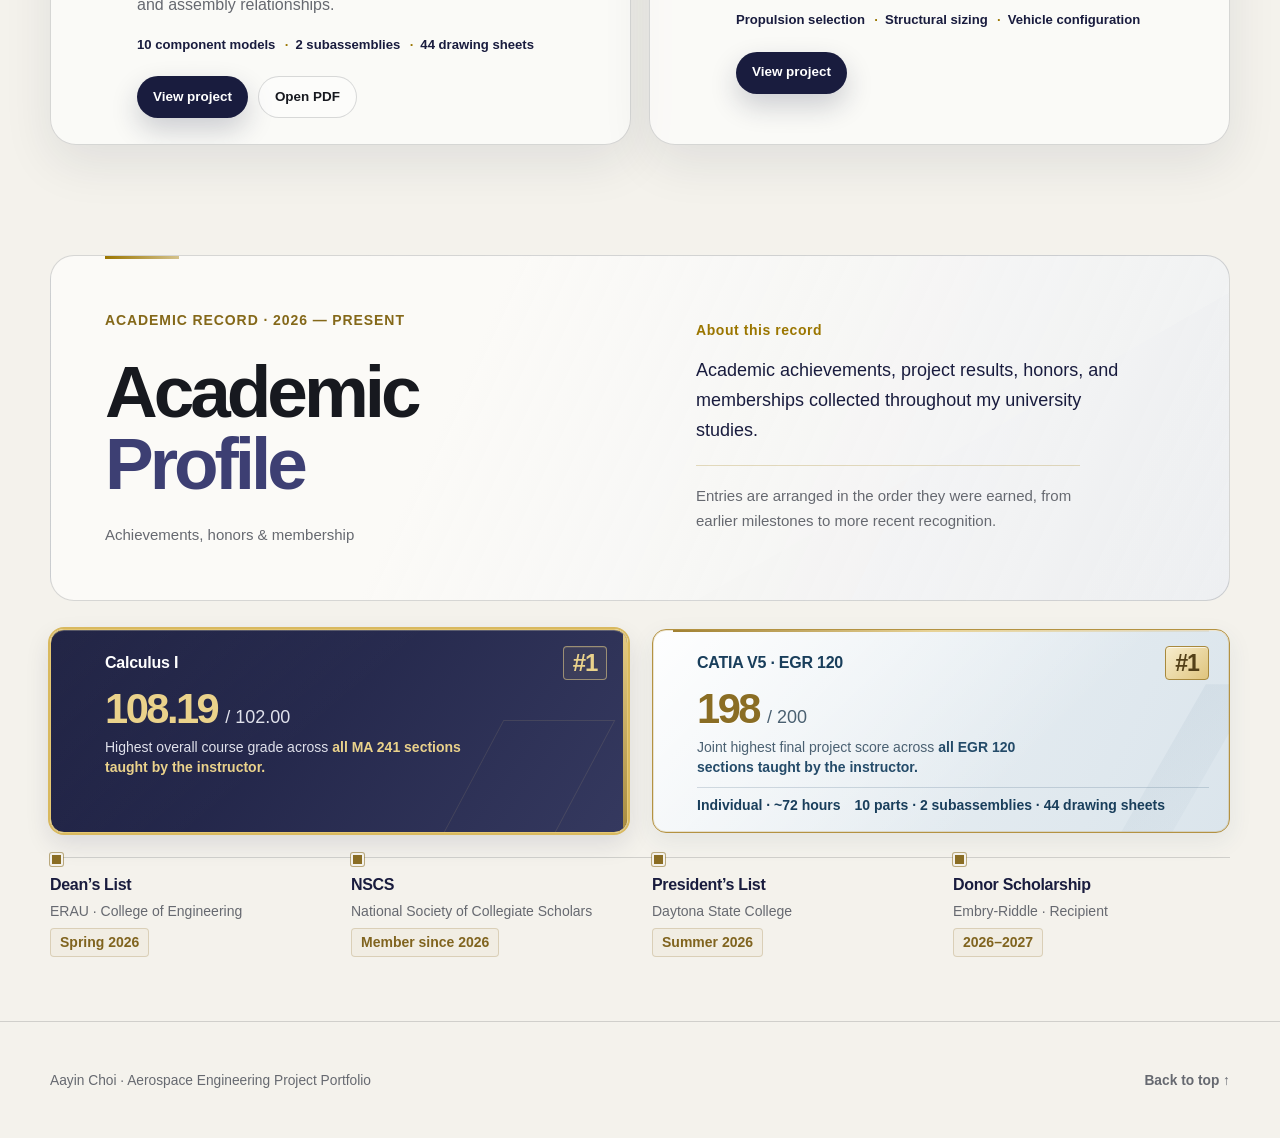
==== commit beb78cca: "Add files via upload" ====
--- a/index.html
+++ b/index.html
@@ -24,10 +24,24 @@
         <div class="personal-school">
           <p class="personal-affiliation">Embry-Riddle Aeronautical University <span>Daytona Beach, Florida</span></p>
         </div>
+        <p class="personal-degree">B.S. Aerospace Engineering</p>
+        <div class="personal-facts" aria-label="Citizenship and expected graduation">
+          <span class="personal-citizenship">U.S. Citizen</span>
+          <span>Expected Dec 2029</span>
+        </div>
       </div>
       <div class="personal-summary">
-        <p class="personal-summary-label">Engineering interests</p>
-        <p>Mechanical design &amp; reverse engineering.</p>
+        <h3 class="personal-summary-label">Technical profile</h3>
+        <dl class="personal-capabilities">
+          <div>
+            <dt>Engineering software</dt>
+            <dd class="personal-tools"><span>CATIA V5</span><span>MATLAB</span></dd>
+          </div>
+          <div>
+            <dt>Mechanical design</dt>
+            <dd class="personal-skills">Reverse engineering · 3D CAD modeling · Conceptual &amp; assembly design · Engineering drafting</dd>
+          </div>
+        </dl>
         <nav class="personal-links" aria-label="Résumé and contact">
           <a class="personal-resume" href="Aayin_Choi_Resume.pdf" target="_blank" rel="noopener">View Résumé</a>
           <a href="https://www.linkedin.com/in/aayin-choi/" target="_blank" rel="noopener">LinkedIn</a>
@@ -88,11 +102,11 @@
               <span>CATIA V5</span>
             </div>
             <h3><a href="catia-v5.html">CATIA V5 Modeling &amp; Drafting</a></h3>
-            <p>Using CATIA V5, I independently developed 10 components into 2 subassemblies and a fully validated final assembly, supported by 44 technical drawing sheets. Completed over approximately 72 hours, the project earned 198/200, the highest score across all sections taught by the instructor that semester.</p>
-            <div class="index-achievements" aria-label="Project achievements">
-              <strong>198/200</strong>
-              <strong>Final Project</strong>
-              <strong>Highest Score</strong>
+            <p>Reverse-engineered a commercial stapler from physical measurements in CATIA V5, developing component models, subassemblies, and the final assembly. Produced dimensioned engineering drawings documenting geometry, mating interfaces, and assembly relationships.</p>
+            <div class="index-achievements" aria-label="Project deliverables">
+              <strong>10 component models</strong>
+              <strong>2 subassemblies</strong>
+              <strong>44 drawing sheets</strong>
             </div>
             <div class="index-actions">
               <a class="button button-primary" href="catia-v5.html">View project</a>
@@ -114,11 +128,11 @@
               <span>Concept design</span>
             </div>
             <h3><a href="launch-vehicle.html">Launch Vehicle Conceptual Design</a></h3>
-            <p>My contribution to a four-person project: propulsion selection, an integrated vehicle architecture, and the final concept visual used by the team.</p>
+            <p>Contributed propulsion selection, structural sizing, and the integrated configuration of a Delta II 7000-based, two-stage launch vehicle. Translated requirements and calculations into assembled and exploded-view layouts for a four-person team.</p>
             <div class="index-achievements" aria-label="Project focus areas">
-              <strong>Engine selection</strong>
-              <strong>Vehicle architecture</strong>
-              <strong>Team poster visual</strong>
+              <strong>Propulsion selection</strong>
+              <strong>Structural sizing</strong>
+              <strong>Vehicle configuration</strong>
             </div>
             <div class="index-actions">
               <a class="button button-primary" href="launch-vehicle.html">View project</a>
--- a/styles.css
+++ b/styles.css
@@ -2573,6 +2573,30 @@
   .profile-roadmap-list { grid-template-columns: minmax(0, 1fr); gap: 16px; }
 }
 
+/* First-screen technical profile, grounded in the current resume. */
+.personal-intro { padding-block: 32px; }
+.personal-degree { margin: 12px 0 0; color: var(--navy-deep); font-size: 0.9375rem; }
+.personal-facts { display: flex; flex-wrap: wrap; align-items: center; gap: 8px; margin-top: 16px; }
+.personal-facts span { padding: 5px 10px; border: 1px solid rgba(25,28,62,0.15); border-radius: 5px; color: #555c68; font-size: 0.875rem; line-height: 1.5; }
+.personal-facts .personal-citizenship { border-color: var(--navy-deep); background: var(--navy-deep); color: #fff; font-weight: 650; }
+.personal-summary h3.personal-summary-label { font-size: 0.875rem; line-height: 1.5; }
+.personal-capabilities { display: grid; gap: 18px; margin: 16px 0 0; }
+.personal-capabilities dt { margin: 0 0 7px; color: var(--muted); font-size: 0.875rem; font-weight: 650; }
+.personal-capabilities dd { margin: 0; color: var(--navy-deep); font-size: 1rem; line-height: 1.65; }
+.personal-tools { display: flex; flex-wrap: wrap; gap: 8px; }
+.personal-tools span { padding: 4px 11px; border: 1px solid rgba(61,63,115,0.18); border-radius: 5px; background: rgba(255,255,255,0.5); font-weight: 650; }
+.personal-skills { max-width: 48ch; }
+.personal-summary .personal-links { margin-top: 22px; }
+@media (max-width: 900px) {
+  .personal-capabilities { gap: 16px; }
+}
+@media (max-width: 620px) {
+  .personal-intro { padding-block: 26px; }
+  .personal-degree { margin-top: 10px; }
+  .personal-facts { gap: 8px; margin-top: 14px; }
+  .personal-summary .personal-links { gap: 12px 18px; }
+}
+
 @media (prefers-reduced-motion: reduce) {
   html { scroll-behavior: auto; }
   *, *::before, *::after { animation-duration: 0.01ms !important; animation-iteration-count: 1 !important; transition-duration: 0.01ms !important; }
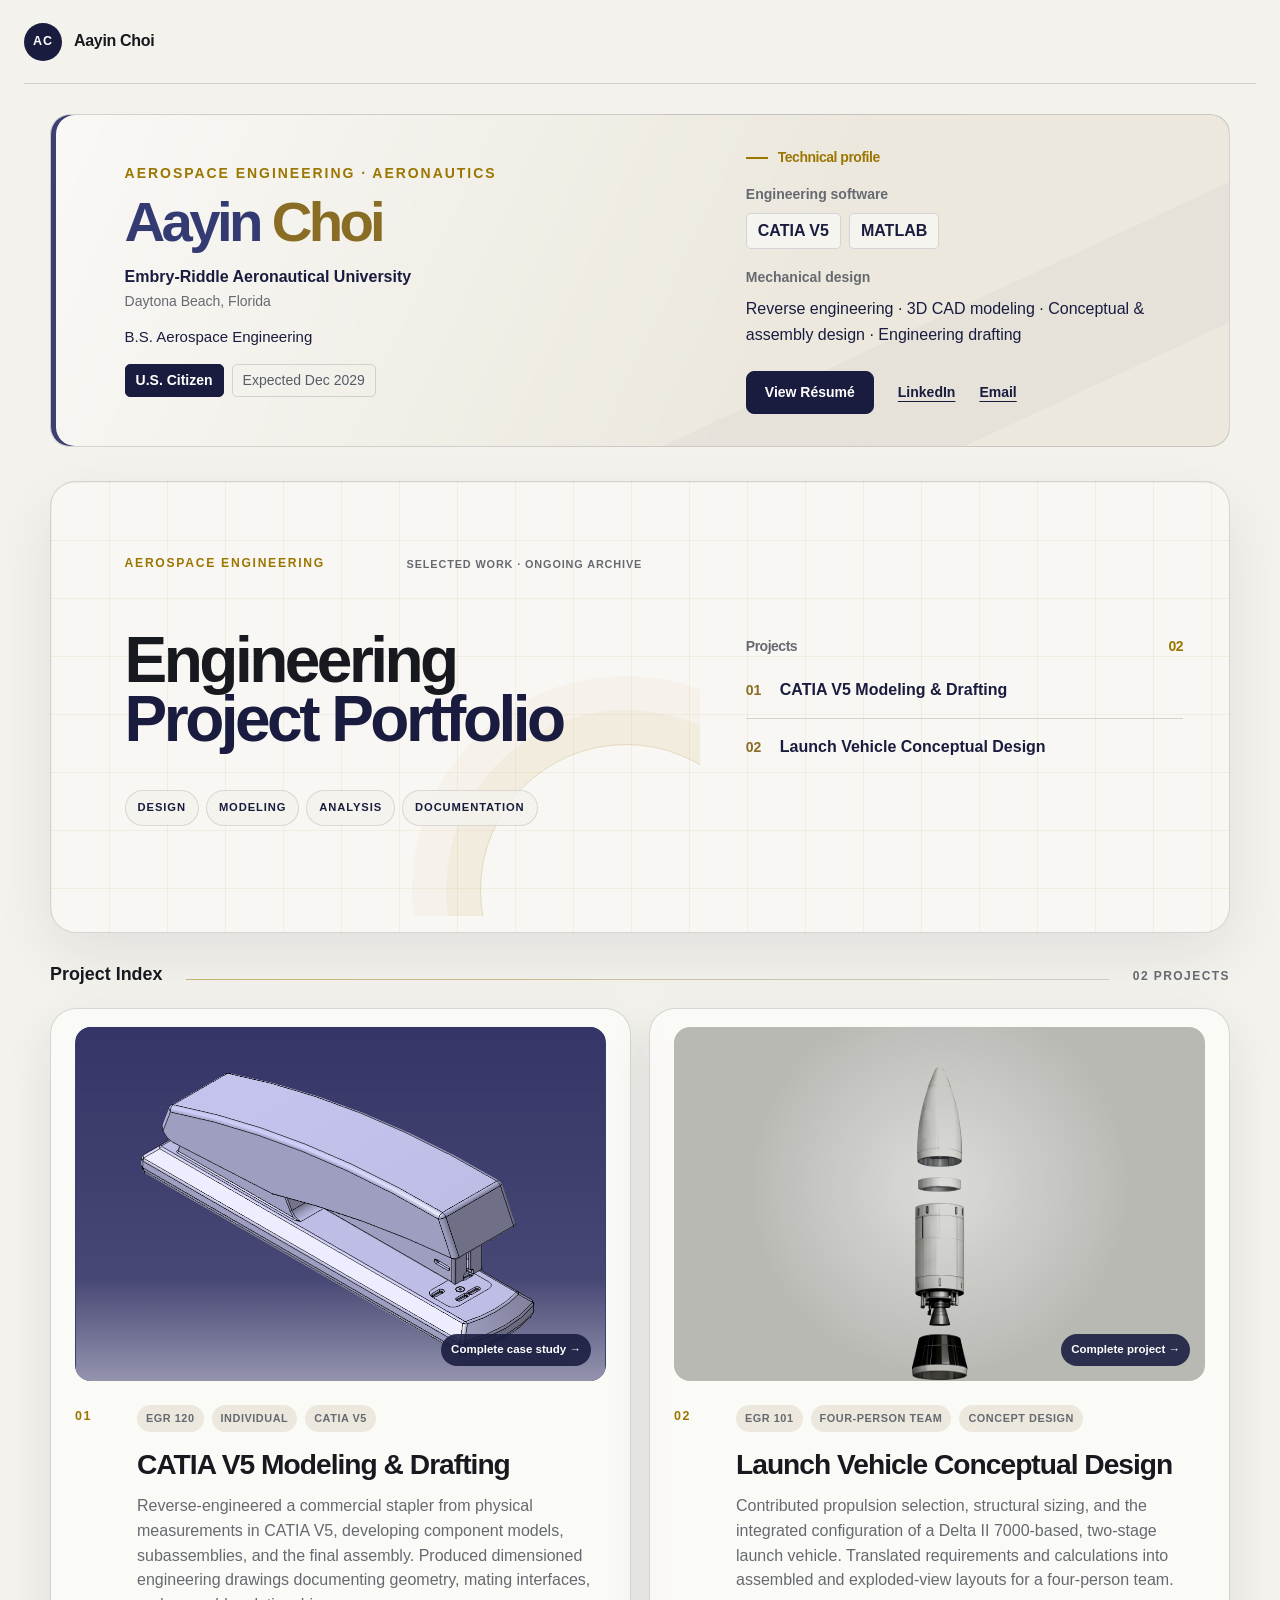
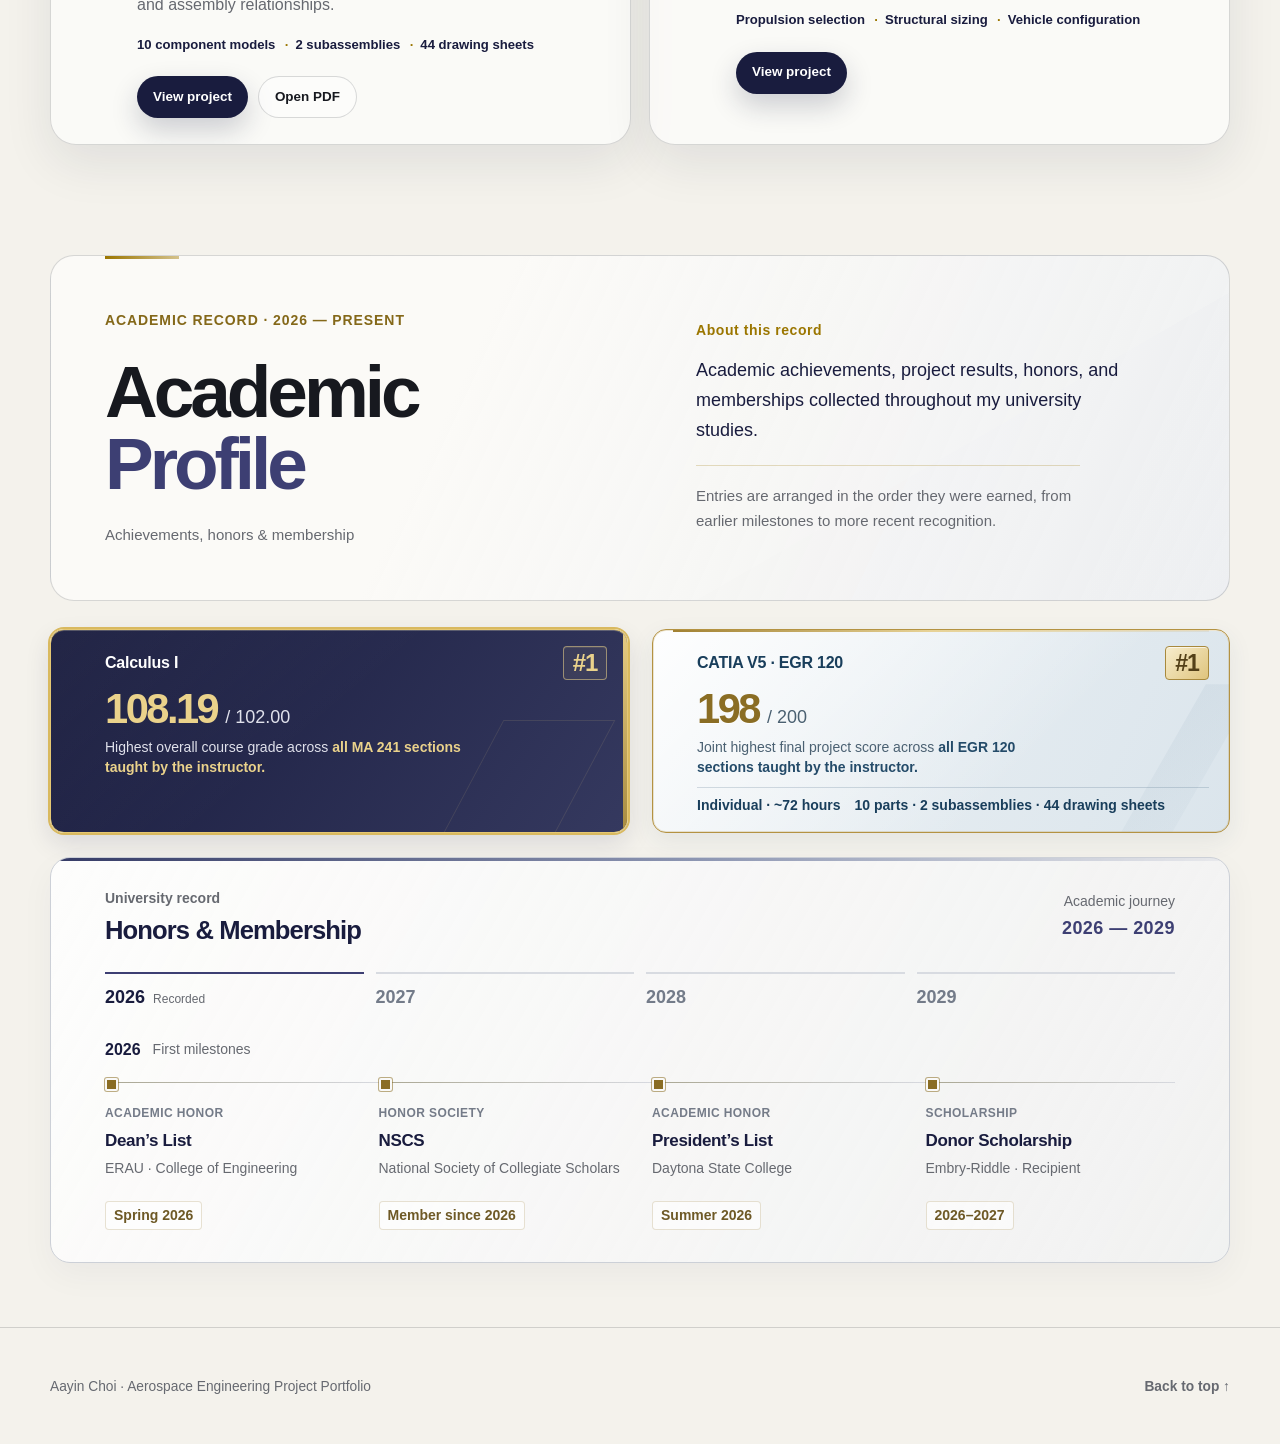
==== commit f9edcade: "Add files via upload" ====
--- a/index.html
+++ b/index.html
@@ -185,28 +185,48 @@
           </p>
         </li>
         <li class="profile-roadmap" id="academic-honors">
-          <ol class="profile-roadmap-list" aria-label="Honors and membership in order received">
-            <li class="profile-record">
+          <header class="roadmap-heading">
+            <div>
+              <p class="roadmap-kicker">University record</p>
+              <h3>Honors &amp; Membership</h3>
+            </div>
+            <p class="roadmap-span"><span>Academic journey</span><strong>2026 — 2029</strong></p>
+          </header>
+          <div class="roadmap-years" aria-label="University timeline through expected graduation in 2029">
+            <span class="roadmap-year roadmap-year-recorded" aria-label="2026, recorded milestones">2026 <span>Recorded</span></span>
+            <span class="roadmap-year" aria-label="2027, future records">2027</span>
+            <span class="roadmap-year" aria-label="2028, future records">2028</span>
+            <span class="roadmap-year" aria-label="2029, expected graduation year">2029</span>
+          </div>
+          <div class="roadmap-year-group" data-year="2026">
+            <h4 class="roadmap-group-title">2026 <span>First milestones</span></h4>
+            <ol class="profile-roadmap-list" aria-label="Honors and membership in order received">
+            <li class="profile-record">
+              <span class="profile-record-kind">Academic honor</span>
               <h3>Dean’s List</h3>
               <p>ERAU · College of Engineering</p>
               <p class="profile-record-date">Spring 2026</p>
             </li>
             <li class="profile-record">
+              <span class="profile-record-kind">Honor society</span>
               <h3>NSCS</h3>
               <p>National Society of Collegiate Scholars</p>
               <p class="profile-record-date">Member since 2026</p>
             </li>
             <li class="profile-record">
+              <span class="profile-record-kind">Academic honor</span>
               <h3>President’s List</h3>
               <p>Daytona State College</p>
               <p class="profile-record-date">Summer 2026</p>
             </li>
             <li class="profile-record">
+              <span class="profile-record-kind">Scholarship</span>
               <h3>Donor Scholarship</h3>
               <p>Embry-Riddle · Recipient</p>
               <p class="profile-record-date">2026–2027</p>
             </li>
-          </ol>
+            </ol>
+          </div>
         </li>
       </ol>
     </section>
--- a/styles.css
+++ b/styles.css
@@ -2597,6 +2597,66 @@
   .personal-summary .personal-links { gap: 12px 18px; }
 }
 
+/* A framed recognition archive that can grow by year through graduation. */
+.profile-roadmap {
+  position: relative;
+  padding: 30px clamp(24px, 4.5vw, 54px) 32px;
+  overflow: hidden;
+  border: 1px solid #ccd0d7;
+  border-radius: 20px;
+  background: linear-gradient(120deg, rgba(255,255,255,0.85), rgba(239,241,245,0.58));
+  box-shadow: 0 12px 34px rgba(25,28,62,0.045);
+}
+.profile-roadmap::before { content: ""; position: absolute; top: 0; left: 0; right: 0; height: 3px; background: linear-gradient(90deg, #353b66, #8d96b2 55%, rgba(141,150,178,0.1)); }
+.roadmap-heading { display: flex; align-items: center; justify-content: space-between; gap: 24px; }
+.roadmap-kicker { margin: 0 0 5px; color: var(--muted); font-size: 0.875rem; font-weight: 650; }
+.roadmap-heading h3 { margin: 0; color: var(--navy-deep); font-size: 1.6rem; line-height: 1.2; letter-spacing: -0.035em; }
+.roadmap-span { display: grid; gap: 2px; margin: 0; text-align: right; }
+.roadmap-span span { color: var(--muted); font-size: 0.875rem; }
+.roadmap-span strong { color: var(--navy-soft); font-size: 1.125rem; font-weight: 650; font-variant-numeric: tabular-nums; letter-spacing: 0.025em; }
+.roadmap-years { display: grid; grid-template-columns: repeat(4, minmax(0, 1fr)); gap: 12px; margin-top: 26px; }
+.roadmap-year { display: flex; flex-wrap: wrap; align-items: baseline; gap: 8px; min-width: 0; padding: 10px 0 0; border-top: 2px solid #d8dbe1; color: #737b89; font-size: 1.125rem; font-weight: 600; font-variant-numeric: tabular-nums; }
+.roadmap-year-recorded { border-color: var(--navy-soft); color: var(--navy-deep); }
+.roadmap-year span { color: var(--muted); font-size: 0.75rem; font-weight: 450; }
+.roadmap-year-group { margin-top: 26px; }
+.roadmap-group-title { display: flex; align-items: center; gap: 12px; margin: 0 0 20px; color: var(--navy-deep); font-size: 1rem; font-weight: 750; font-variant-numeric: tabular-nums; }
+.roadmap-group-title span { color: var(--muted); font-size: 0.875rem; font-weight: 450; }
+.profile-roadmap .profile-roadmap-list { grid-template-columns: repeat(4, minmax(0, 1fr)); gap: 26px 24px; }
+.profile-roadmap .profile-record { grid-column: auto; gap: 7px; min-height: 148px; padding: 22px 0 0; margin: 0; }
+.profile-roadmap .profile-record::before { top: -4px; left: 0; width: 9px; height: 9px; border-color: #f9f9f8; }
+.profile-roadmap .profile-record::after { top: 0; left: 4px; right: -24px; bottom: auto; width: auto; height: 1px; background: linear-gradient(90deg, #aaa793, #d7d9df); }
+.profile-roadmap .profile-record:nth-child(4n)::after,
+.profile-roadmap .profile-record:last-child::after { right: 0; }
+.profile-record-kind { color: #747b88; font-size: 0.75rem; font-weight: 650; letter-spacing: 0.035em; text-transform: uppercase; }
+.profile-roadmap .profile-record h3 { font-size: 1.0625rem; }
+.profile-roadmap .profile-record .profile-record-date { margin-top: auto; padding: 4px 8px; border-color: rgba(138,109,36,0.2); background: rgba(255,255,255,0.6); color: #6e5926; }
+@media (max-width: 900px) {
+  .profile-roadmap .profile-roadmap-list { grid-template-columns: repeat(2, minmax(0, 1fr)); }
+  .profile-roadmap .profile-record::after { right: -24px; }
+  .profile-roadmap .profile-record:nth-child(2n)::after,
+  .profile-roadmap .profile-record:last-child::after { right: 0; }
+}
+@media (max-width: 620px) {
+  .profile-roadmap { padding: 24px 24px 26px; border-radius: 16px; }
+  .roadmap-heading { align-items: flex-start; gap: 16px; }
+  .roadmap-heading h3 { font-size: 1.3rem; }
+  .roadmap-span span { display: none; }
+  .roadmap-span strong { white-space: nowrap; font-size: 0.875rem; }
+  .roadmap-years { gap: 8px; margin-top: 22px; }
+  .roadmap-year { display: block; font-size: 1rem; }
+  .roadmap-year span { display: block; margin-top: 2px; }
+  .roadmap-year-group { margin-top: 24px; }
+  .roadmap-group-title { margin-bottom: 18px; }
+  .profile-roadmap .profile-roadmap-list { grid-template-columns: minmax(0, 1fr); gap: 20px; }
+  .profile-roadmap .profile-record { min-height: 0; padding: 0 0 4px 26px; gap: 5px; }
+  .profile-roadmap .profile-record::before { top: 6px; left: -4px; }
+  .profile-roadmap .profile-record::after,
+  .profile-roadmap .profile-record:nth-child(2n)::after,
+  .profile-roadmap .profile-record:nth-child(4n)::after { display: block; top: 10px; left: 0; right: auto; bottom: -24px; width: 1px; height: auto; background: #d1d4dd; }
+  .profile-roadmap .profile-record:last-child::after { display: none; }
+  .profile-roadmap .profile-record .profile-record-date { margin-top: 3px; }
+}
+
 @media (prefers-reduced-motion: reduce) {
   html { scroll-behavior: auto; }
   *, *::before, *::after { animation-duration: 0.01ms !important; animation-iteration-count: 1 !important; transition-duration: 0.01ms !important; }
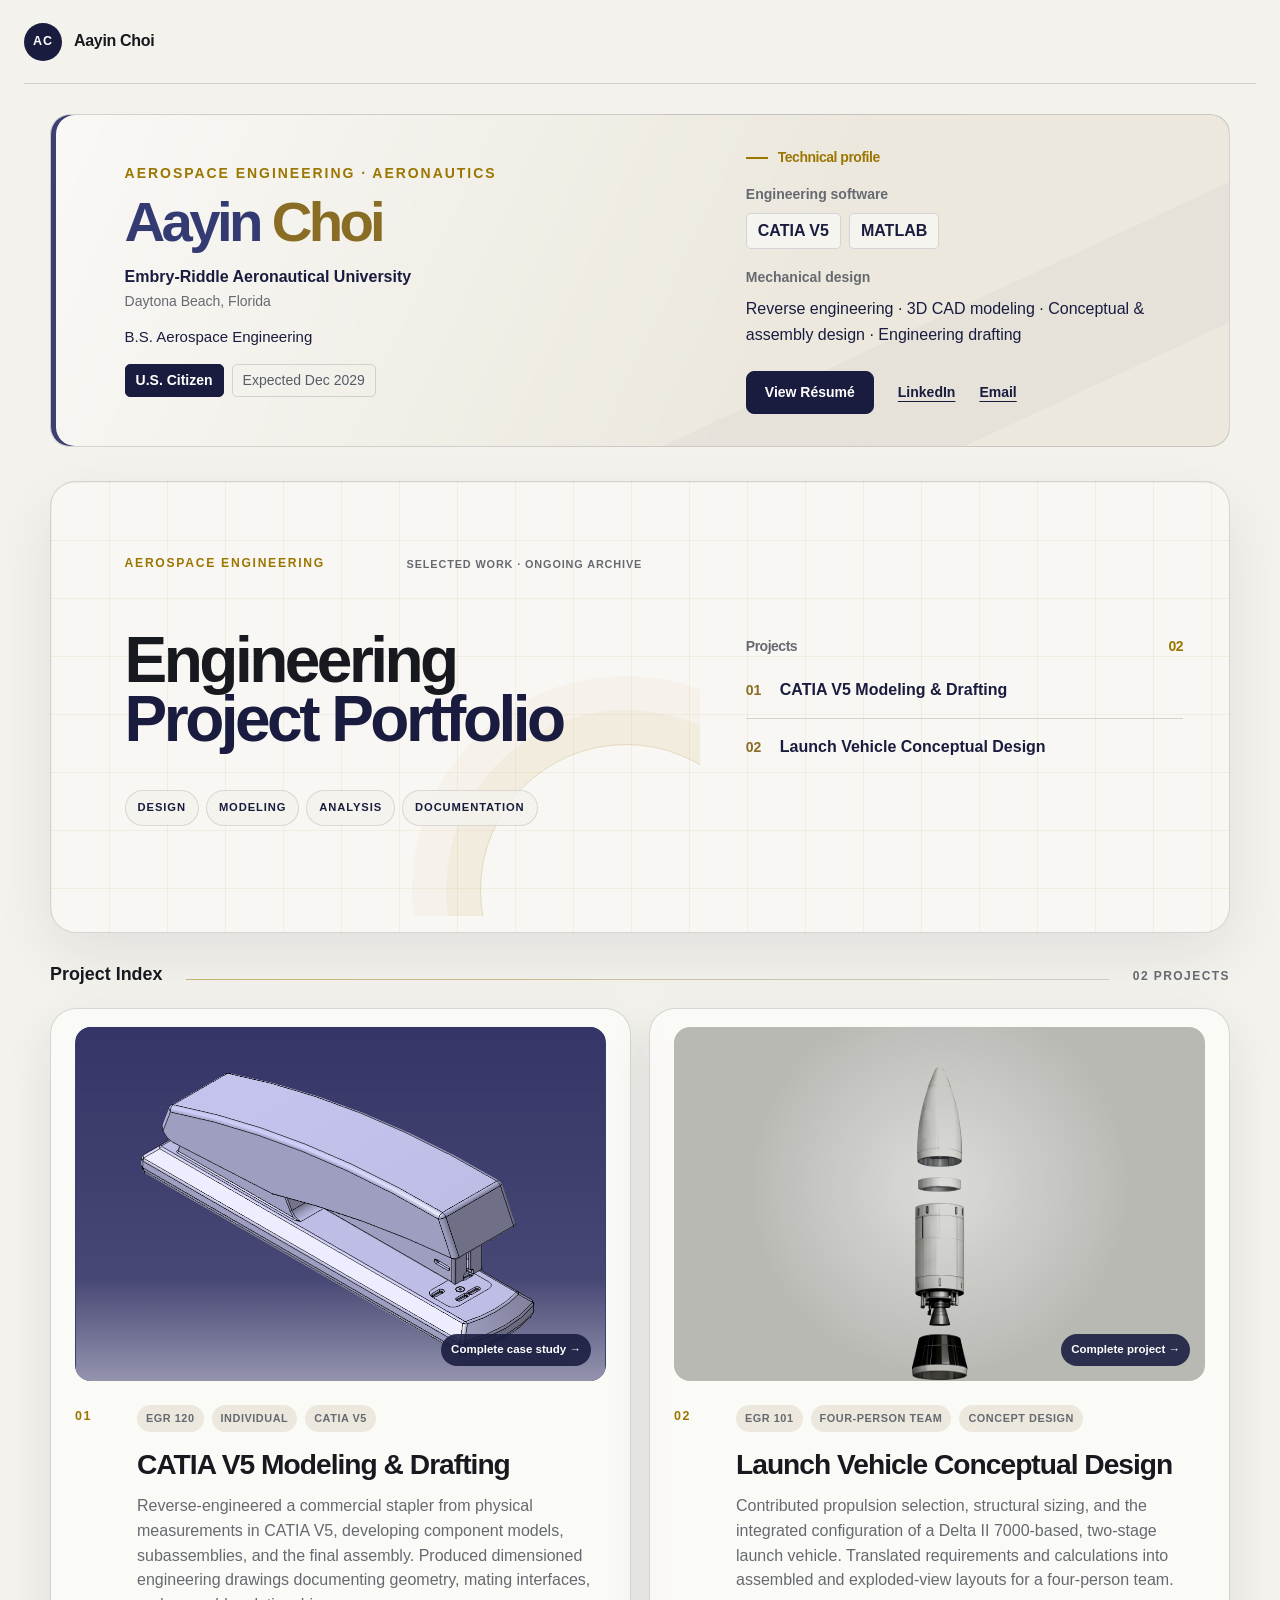
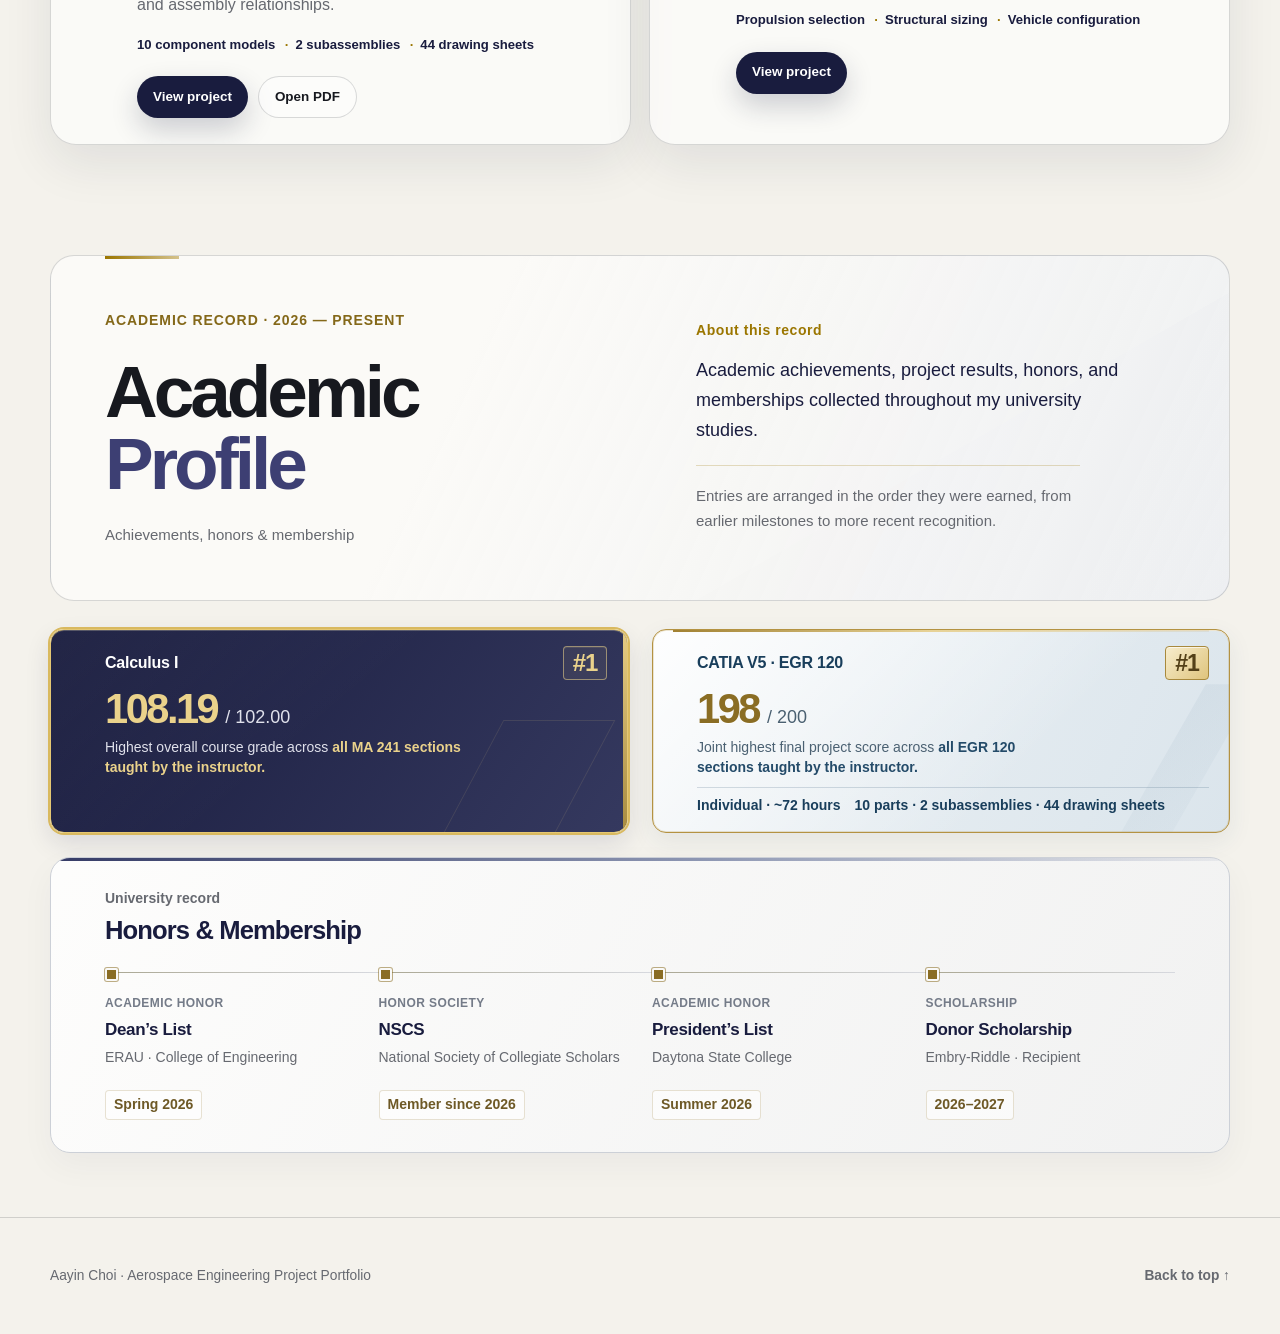
==== commit eb040dfa: "Add files via upload" ====
--- a/index.html
+++ b/index.html
@@ -190,16 +190,8 @@
               <p class="roadmap-kicker">University record</p>
               <h3>Honors &amp; Membership</h3>
             </div>
-            <p class="roadmap-span"><span>Academic journey</span><strong>2026 — 2029</strong></p>
           </header>
-          <div class="roadmap-years" aria-label="University timeline through expected graduation in 2029">
-            <span class="roadmap-year roadmap-year-recorded" aria-label="2026, recorded milestones">2026 <span>Recorded</span></span>
-            <span class="roadmap-year" aria-label="2027, future records">2027</span>
-            <span class="roadmap-year" aria-label="2028, future records">2028</span>
-            <span class="roadmap-year" aria-label="2029, expected graduation year">2029</span>
-          </div>
-          <div class="roadmap-year-group" data-year="2026">
-            <h4 class="roadmap-group-title">2026 <span>First milestones</span></h4>
+          <div class="roadmap-records">
             <ol class="profile-roadmap-list" aria-label="Honors and membership in order received">
             <li class="profile-record">
               <span class="profile-record-kind">Academic honor</span>
--- a/styles.css
+++ b/styles.css
@@ -2597,7 +2597,7 @@
   .personal-summary .personal-links { gap: 12px 18px; }
 }
 
-/* A framed recognition archive that can grow by year through graduation. */
+/* A framed recognition archive that expands as records are added. */
 .profile-roadmap {
   position: relative;
   padding: 30px clamp(24px, 4.5vw, 54px) 32px;
@@ -2611,16 +2611,7 @@
 .roadmap-heading { display: flex; align-items: center; justify-content: space-between; gap: 24px; }
 .roadmap-kicker { margin: 0 0 5px; color: var(--muted); font-size: 0.875rem; font-weight: 650; }
 .roadmap-heading h3 { margin: 0; color: var(--navy-deep); font-size: 1.6rem; line-height: 1.2; letter-spacing: -0.035em; }
-.roadmap-span { display: grid; gap: 2px; margin: 0; text-align: right; }
-.roadmap-span span { color: var(--muted); font-size: 0.875rem; }
-.roadmap-span strong { color: var(--navy-soft); font-size: 1.125rem; font-weight: 650; font-variant-numeric: tabular-nums; letter-spacing: 0.025em; }
-.roadmap-years { display: grid; grid-template-columns: repeat(4, minmax(0, 1fr)); gap: 12px; margin-top: 26px; }
-.roadmap-year { display: flex; flex-wrap: wrap; align-items: baseline; gap: 8px; min-width: 0; padding: 10px 0 0; border-top: 2px solid #d8dbe1; color: #737b89; font-size: 1.125rem; font-weight: 600; font-variant-numeric: tabular-nums; }
-.roadmap-year-recorded { border-color: var(--navy-soft); color: var(--navy-deep); }
-.roadmap-year span { color: var(--muted); font-size: 0.75rem; font-weight: 450; }
-.roadmap-year-group { margin-top: 26px; }
-.roadmap-group-title { display: flex; align-items: center; gap: 12px; margin: 0 0 20px; color: var(--navy-deep); font-size: 1rem; font-weight: 750; font-variant-numeric: tabular-nums; }
-.roadmap-group-title span { color: var(--muted); font-size: 0.875rem; font-weight: 450; }
+.roadmap-records { margin-top: 26px; }
 .profile-roadmap .profile-roadmap-list { grid-template-columns: repeat(4, minmax(0, 1fr)); gap: 26px 24px; }
 .profile-roadmap .profile-record { grid-column: auto; gap: 7px; min-height: 148px; padding: 22px 0 0; margin: 0; }
 .profile-roadmap .profile-record::before { top: -4px; left: 0; width: 9px; height: 9px; border-color: #f9f9f8; }
@@ -2640,13 +2631,7 @@
   .profile-roadmap { padding: 24px 24px 26px; border-radius: 16px; }
   .roadmap-heading { align-items: flex-start; gap: 16px; }
   .roadmap-heading h3 { font-size: 1.3rem; }
-  .roadmap-span span { display: none; }
-  .roadmap-span strong { white-space: nowrap; font-size: 0.875rem; }
-  .roadmap-years { gap: 8px; margin-top: 22px; }
-  .roadmap-year { display: block; font-size: 1rem; }
-  .roadmap-year span { display: block; margin-top: 2px; }
-  .roadmap-year-group { margin-top: 24px; }
-  .roadmap-group-title { margin-bottom: 18px; }
+  .roadmap-records { margin-top: 24px; }
   .profile-roadmap .profile-roadmap-list { grid-template-columns: minmax(0, 1fr); gap: 20px; }
   .profile-roadmap .profile-record { min-height: 0; padding: 0 0 4px 26px; gap: 5px; }
   .profile-roadmap .profile-record::before { top: 6px; left: -4px; }
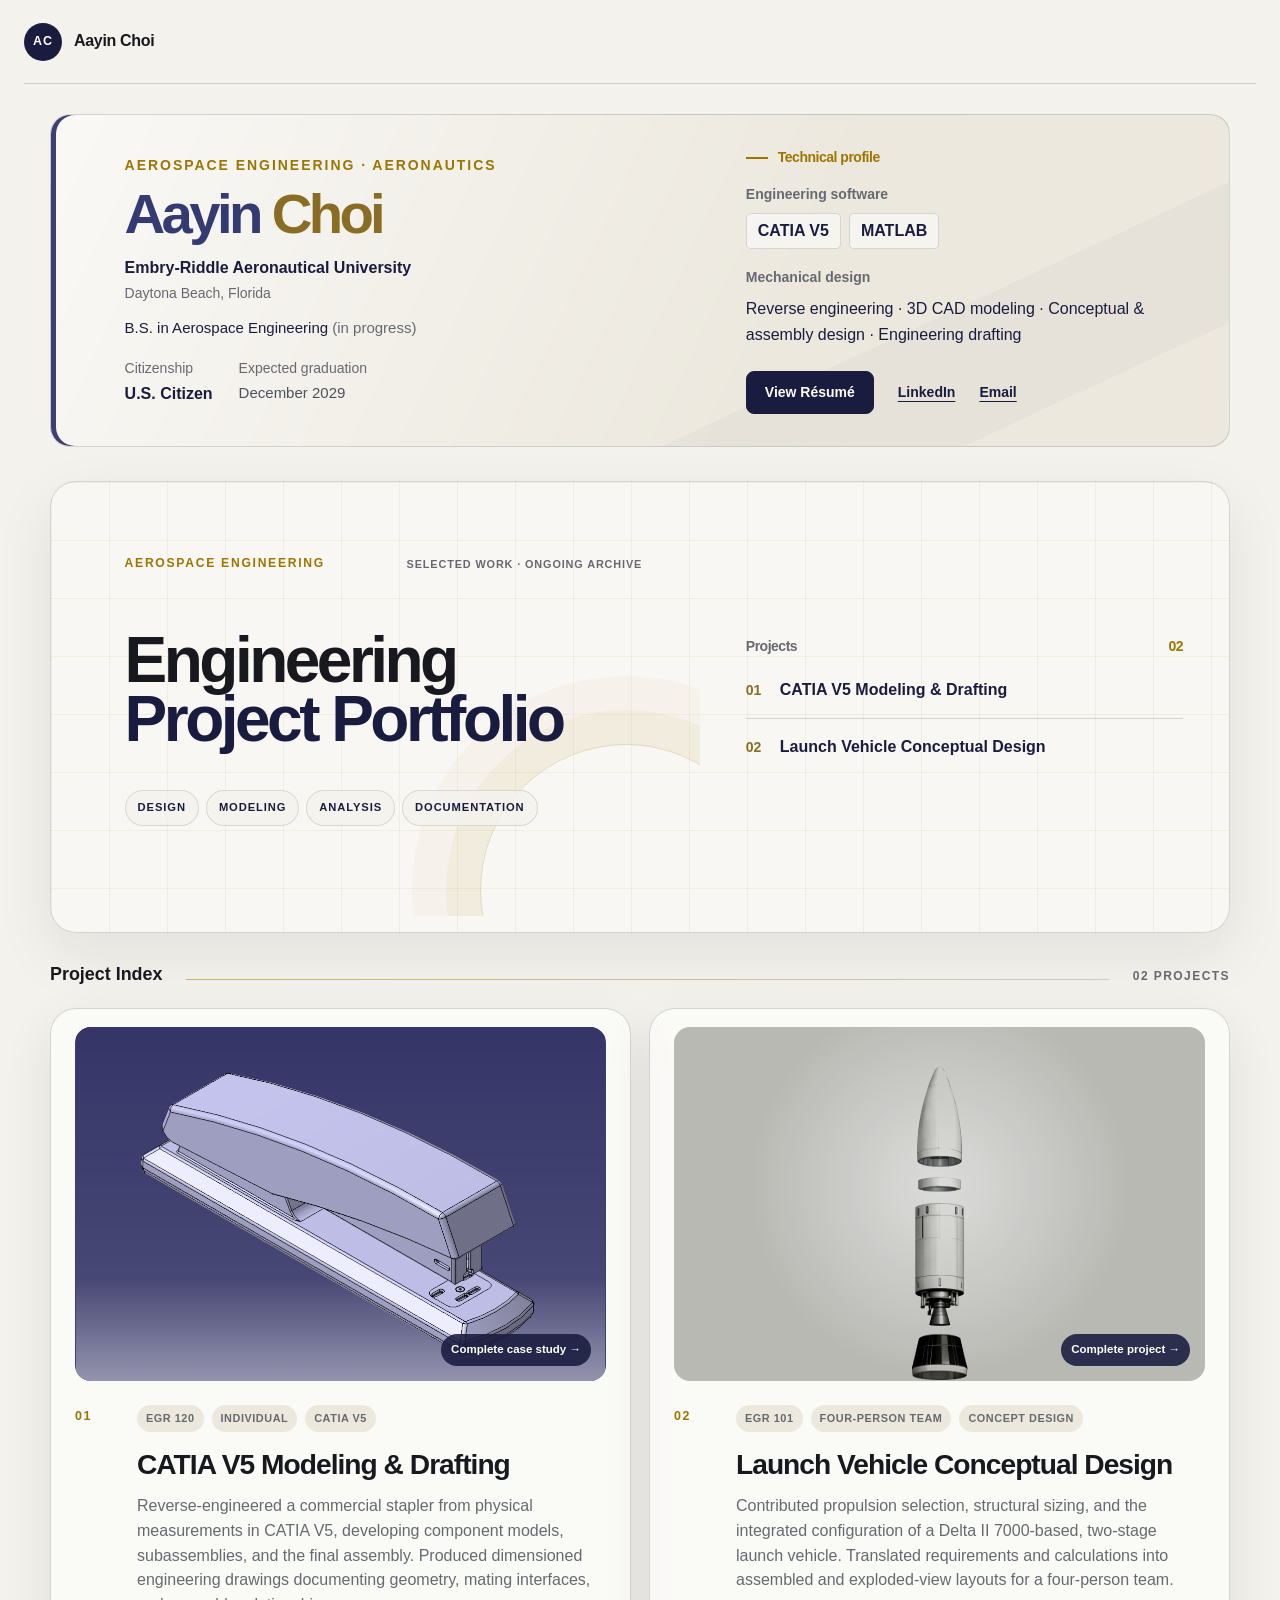
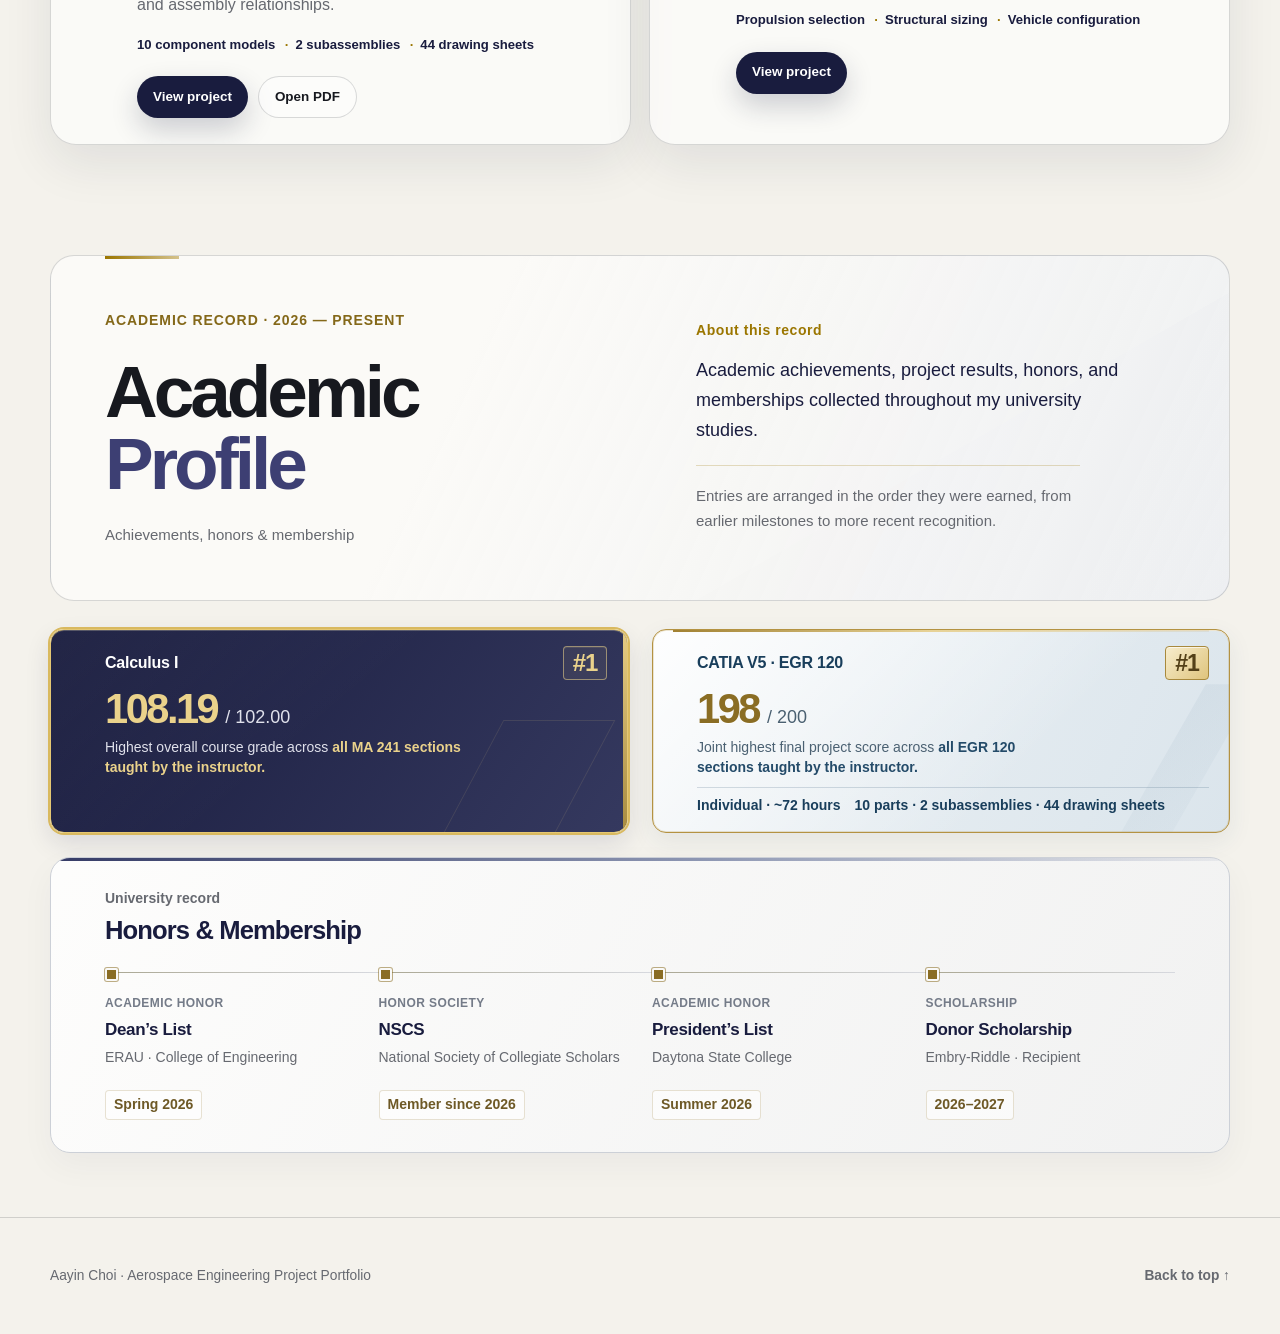
==== commit f60ec78e: "Add files via upload" ====
--- a/index.html
+++ b/index.html
@@ -24,11 +24,17 @@
         <div class="personal-school">
           <p class="personal-affiliation">Embry-Riddle Aeronautical University <span>Daytona Beach, Florida</span></p>
         </div>
-        <p class="personal-degree">B.S. Aerospace Engineering</p>
-        <div class="personal-facts" aria-label="Citizenship and expected graduation">
-          <span class="personal-citizenship">U.S. Citizen</span>
-          <span>Expected Dec 2029</span>
-        </div>
+        <p class="personal-degree">B.S. in Aerospace Engineering <span>(in progress)</span></p>
+        <dl class="personal-facts" aria-label="Citizenship and expected graduation">
+          <div>
+            <dt>Citizenship</dt>
+            <dd class="personal-citizenship">U.S. Citizen</dd>
+          </div>
+          <div>
+            <dt>Expected graduation</dt>
+            <dd>December 2029</dd>
+          </div>
+        </dl>
       </div>
       <div class="personal-summary">
         <h3 class="personal-summary-label">Technical profile</h3>
--- a/styles.css
+++ b/styles.css
@@ -2576,9 +2576,12 @@
 /* First-screen technical profile, grounded in the current resume. */
 .personal-intro { padding-block: 32px; }
 .personal-degree { margin: 12px 0 0; color: var(--navy-deep); font-size: 0.9375rem; }
-.personal-facts { display: flex; flex-wrap: wrap; align-items: center; gap: 8px; margin-top: 16px; }
-.personal-facts span { padding: 5px 10px; border: 1px solid rgba(25,28,62,0.15); border-radius: 5px; color: #555c68; font-size: 0.875rem; line-height: 1.5; }
-.personal-facts .personal-citizenship { border-color: var(--navy-deep); background: var(--navy-deep); color: #fff; font-weight: 650; }
+.personal-degree span { color: var(--muted); white-space: nowrap; }
+.personal-facts { display: grid; grid-template-columns: max-content minmax(0, 1fr); gap: 12px 26px; margin: 18px 0 0; }
+.personal-facts > div { min-width: 0; }
+.personal-facts dt { margin: 0 0 3px; color: var(--muted); font-size: 0.875rem; line-height: 1.5; }
+.personal-facts dd { margin: 0; color: #4d515d; font-size: 0.9375rem; line-height: 1.5; }
+.personal-facts .personal-citizenship { color: var(--navy-deep); font-size: 1rem; font-weight: 750; }
 .personal-summary h3.personal-summary-label { font-size: 0.875rem; line-height: 1.5; }
 .personal-capabilities { display: grid; gap: 18px; margin: 16px 0 0; }
 .personal-capabilities dt { margin: 0 0 7px; color: var(--muted); font-size: 0.875rem; font-weight: 650; }
@@ -2593,7 +2596,7 @@
 @media (max-width: 620px) {
   .personal-intro { padding-block: 26px; }
   .personal-degree { margin-top: 10px; }
-  .personal-facts { gap: 8px; margin-top: 14px; }
+  .personal-facts { gap: 12px 18px; margin-top: 16px; }
   .personal-summary .personal-links { gap: 12px 18px; }
 }
 
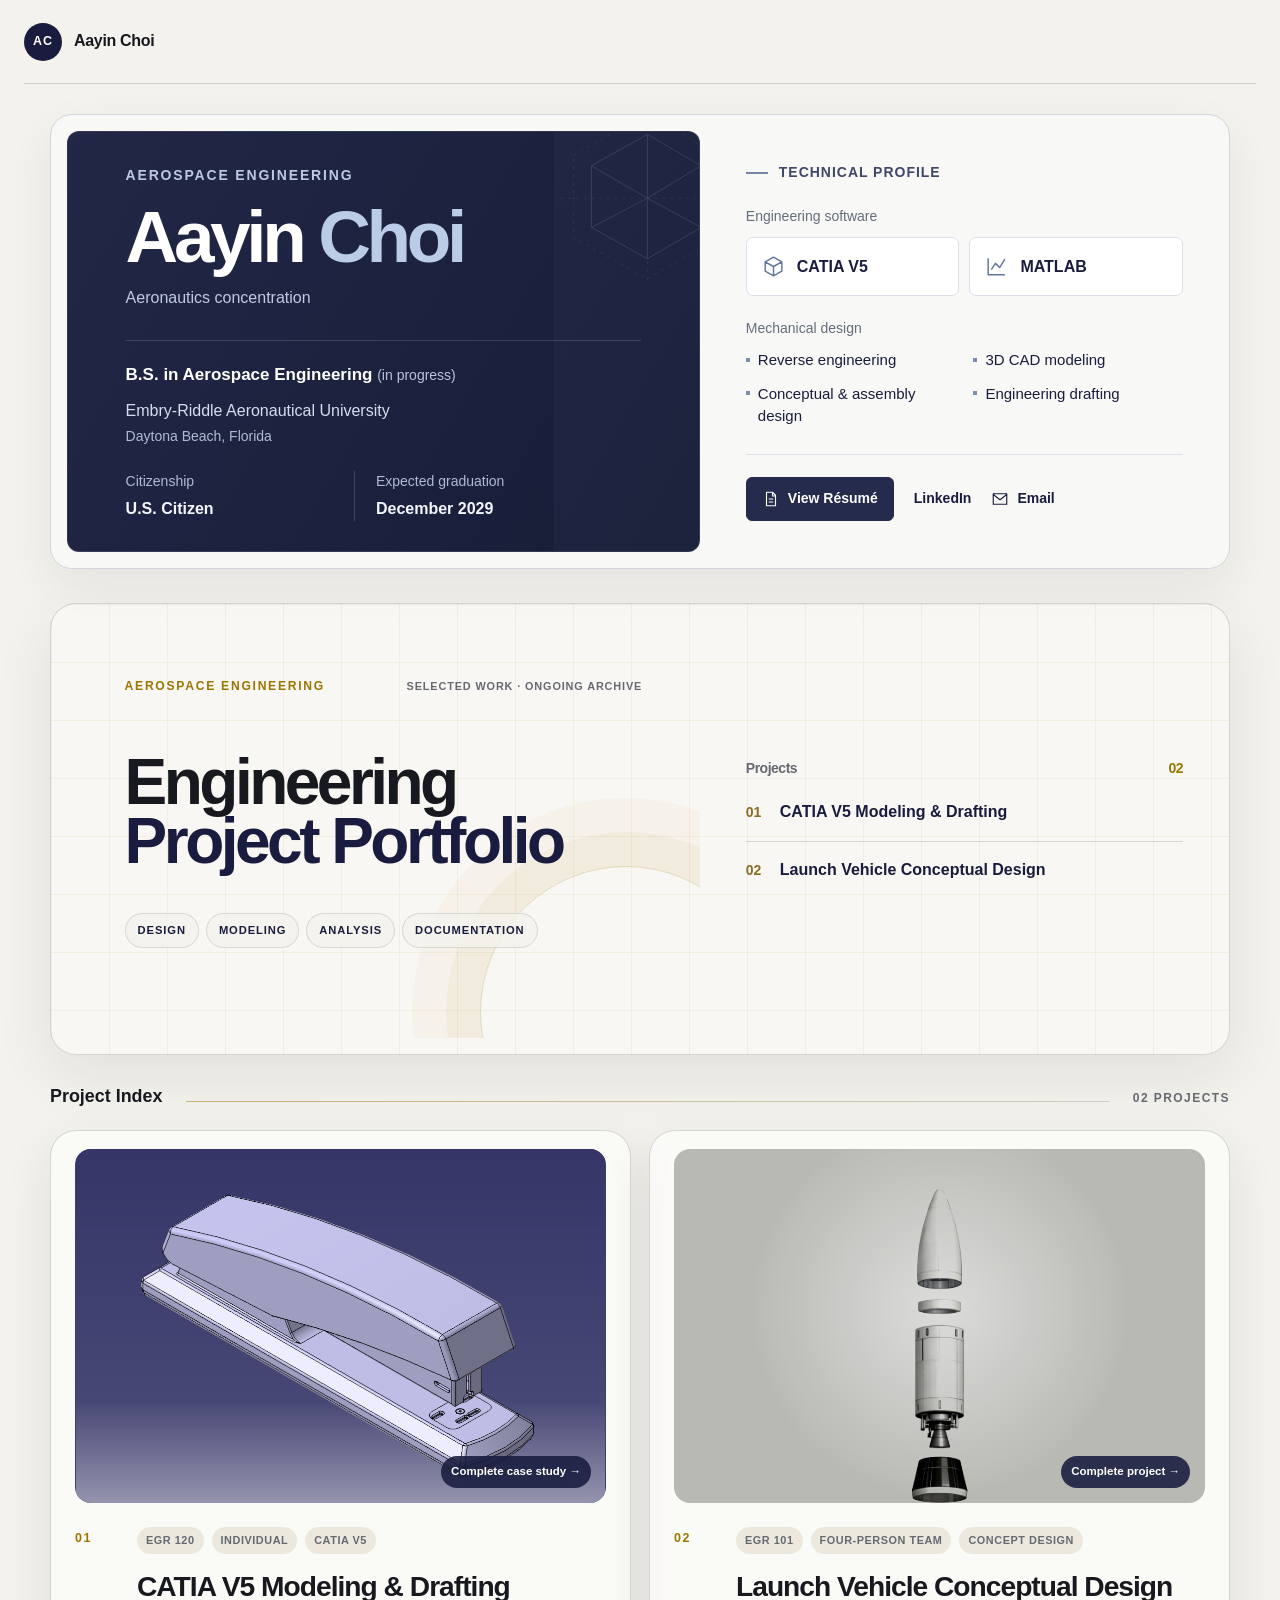
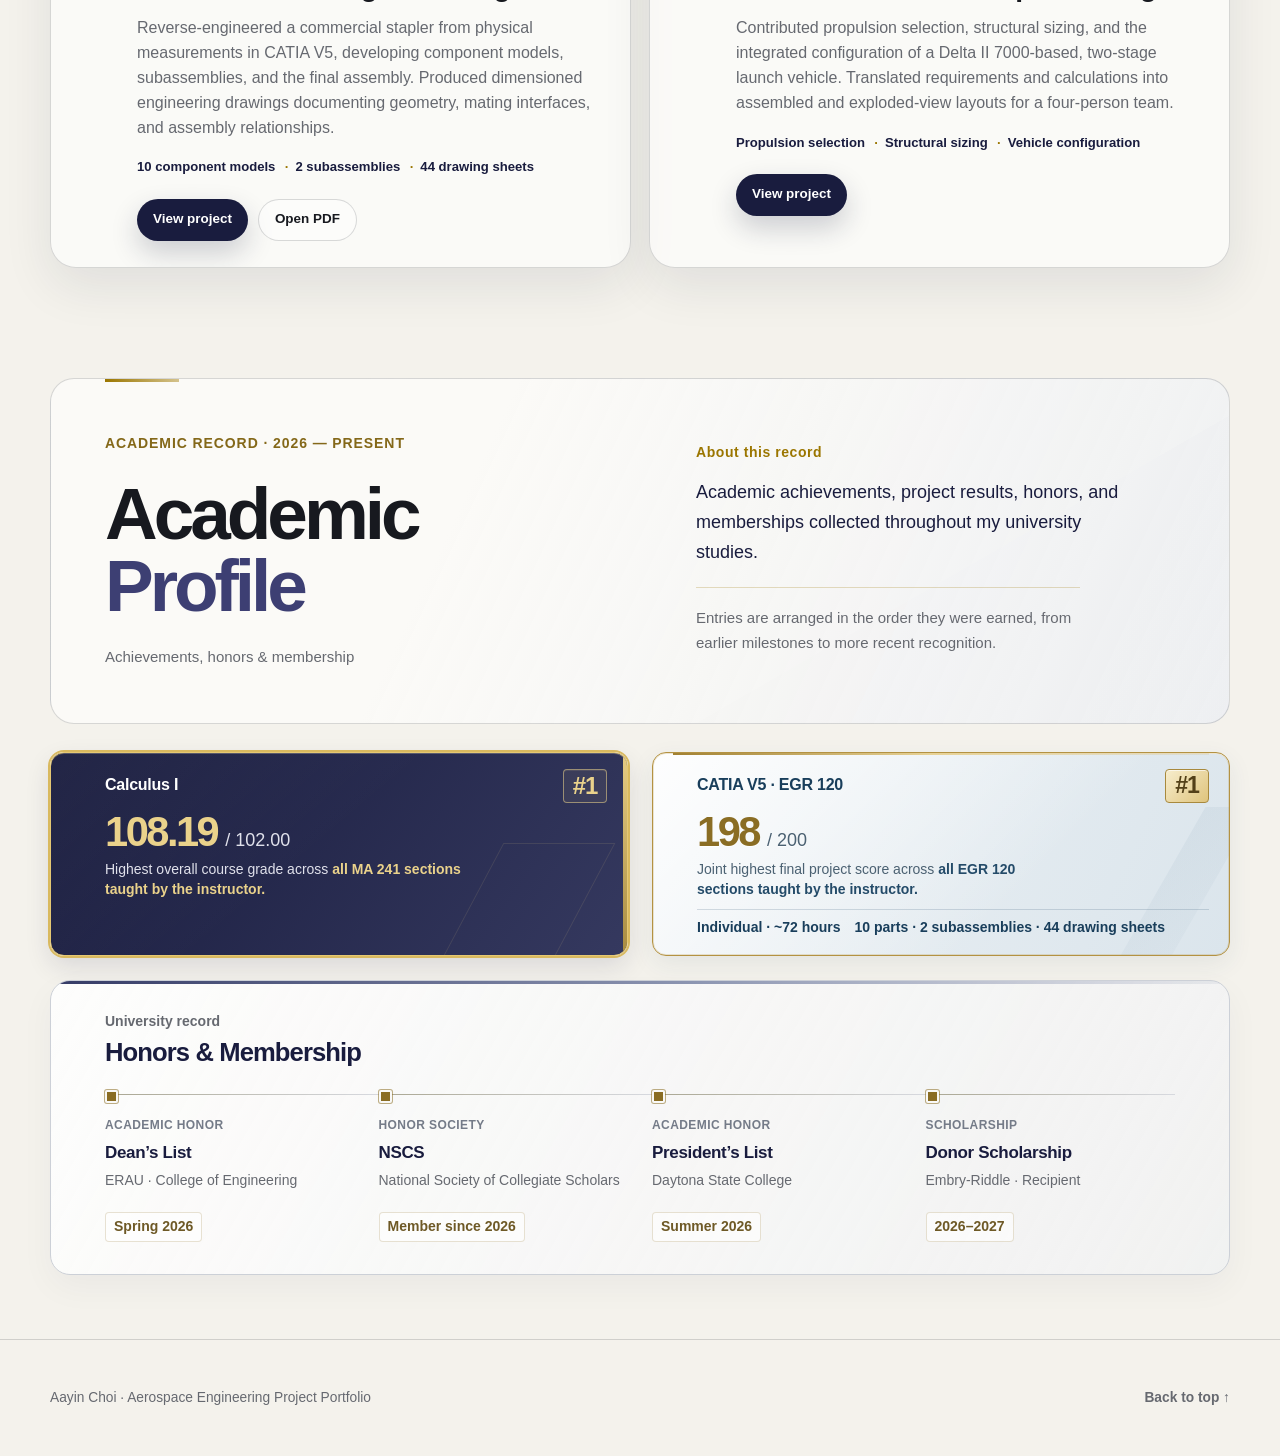
==== commit e34ce90a: "Add files via upload" ====
--- a/index.html
+++ b/index.html
@@ -19,12 +19,17 @@
   <main>
     <section class="personal-intro shell" aria-labelledby="personal-intro-title">
       <div class="personal-identity">
-        <p class="eyebrow">Aerospace Engineering · Aeronautics</p>
+        <svg class="personal-drawing" viewBox="0 0 150 150" fill="none" aria-hidden="true">
+          <path d="M28 48 78 20l48 28v55l-48 28-50-28V48Z M28 48l50 29 48-29 M78 77v54 M78 20v57 M28 103l50-26 48 26" />
+          <path class="personal-drawing-guide" d="M12 39 78 1l64 38v73l-64 37-66-37V39Z M0 77h150 M78 0v150" />
+        </svg>
+        <p class="eyebrow">Aerospace Engineering</p>
         <h2 class="portfolio-panel-name" id="personal-intro-title"><span>Aayin</span> <span>Choi</span></h2>
+        <p class="personal-focus">Aeronautics concentration</p>
         <div class="personal-school">
+          <p class="personal-degree">B.S. in Aerospace Engineering <span>(in progress)</span></p>
           <p class="personal-affiliation">Embry-Riddle Aeronautical University <span>Daytona Beach, Florida</span></p>
         </div>
-        <p class="personal-degree">B.S. in Aerospace Engineering <span>(in progress)</span></p>
         <dl class="personal-facts" aria-label="Citizenship and expected graduation">
           <div>
             <dt>Citizenship</dt>
@@ -41,17 +46,39 @@
         <dl class="personal-capabilities">
           <div>
             <dt>Engineering software</dt>
-            <dd class="personal-tools"><span>CATIA V5</span><span>MATLAB</span></dd>
+            <dd class="personal-tools">
+              <span>
+                <svg viewBox="0 0 24 24" fill="none" aria-hidden="true"><path d="m12 3 8 4.5v9L12 21l-8-4.5v-9L12 3Z M4 7.5l8 4.5 8-4.5 M12 12v9" /></svg>
+                CATIA V5
+              </span>
+              <span>
+                <svg viewBox="0 0 24 24" fill="none" aria-hidden="true"><path d="M4 4v16h16 M7 15l4-6 4 4 5-8" /></svg>
+                MATLAB
+              </span>
+            </dd>
           </div>
           <div>
             <dt>Mechanical design</dt>
-            <dd class="personal-skills">Reverse engineering · 3D CAD modeling · Conceptual &amp; assembly design · Engineering drafting</dd>
+            <dd class="personal-skills">
+              <ul>
+                <li>Reverse engineering</li>
+                <li>3D CAD modeling</li>
+                <li>Conceptual &amp; assembly design</li>
+                <li>Engineering drafting</li>
+              </ul>
+            </dd>
           </div>
         </dl>
         <nav class="personal-links" aria-label="Résumé and contact">
-          <a class="personal-resume" href="Aayin_Choi_Resume.pdf" target="_blank" rel="noopener">View Résumé</a>
+          <a class="personal-resume" href="Aayin_Choi_Resume.pdf" target="_blank" rel="noopener">
+            <svg viewBox="0 0 24 24" fill="none" aria-hidden="true"><path d="M14 3H6v18h12V7l-4-4Z M14 3v5h4 M9 12h6 M9 16h6" /></svg>
+            View Résumé
+          </a>
           <a href="https://www.linkedin.com/in/aayin-choi/" target="_blank" rel="noopener">LinkedIn</a>
-          <button class="personal-email-toggle" type="button" aria-expanded="false" aria-controls="email-contact">Email</button>
+          <button class="personal-email-toggle" type="button" aria-expanded="false" aria-controls="email-contact">
+            <svg viewBox="0 0 24 24" fill="none" aria-hidden="true"><path d="M3 5h18v14H3V5Z m0 1 9 7 9-7" /></svg>
+            Email
+          </button>
         </nav>
         <div class="email-contact" id="email-contact" hidden>
           <label class="email-address-label" for="contact-email">Email address</label>
--- a/styles.css
+++ b/styles.css
@@ -187,110 +187,243 @@
 
 .portfolio-panel-name span:last-child { color: #8a6d24; }
 
+/* Personal introduction: identity, education, then practical skills. */
 .personal-intro {
   display: grid;
   grid-template-columns: minmax(0, 1.12fr) minmax(340px, 0.88fr);
+  align-items: stretch;
+  gap: 16px;
+  margin-top: 30px;
+  padding: 16px;
+  border: 1px solid #d4d6df;
+  border-radius: 22px;
+  background: #f8f8f6;
+  box-shadow: 0 18px 48px rgba(25,28,62,0.065);
+}
+
+.personal-identity {
   position: relative;
-  align-items: center;
-  column-gap: 16px;
-  row-gap: 26px;
+  isolation: isolate;
+  min-width: 0;
+  padding: 34px clamp(32px, 4.5vw, 58px) 30px;
+  overflow: hidden;
+  border: 1px solid rgba(255,255,255,0.1);
+  border-radius: 12px;
+  background: linear-gradient(120deg, #222747, #171c36);
+  color: #fff;
+}
+
+.personal-identity::after {
+  content: "";
+  position: absolute;
+  z-index: -1;
+  inset: 0;
+  pointer-events: none;
+  background: linear-gradient(90deg, transparent 77%, rgba(181,199,230,0.035) 77%);
+}
+
+.personal-drawing {
+  position: absolute;
+  z-index: -1;
+  width: 168px;
+  height: 168px;
+  top: -20px;
+  right: -29px;
+  stroke: #a2b6dd;
+  stroke-width: 0.8;
+  opacity: 0.2;
+  pointer-events: none;
+}
+.personal-drawing-guide { stroke-dasharray: 3 4; opacity: 0.55; }
+
+.personal-identity .eyebrow {
+  margin: 0 0 17px;
+  color: #bcc9e2;
+  font-size: 0.875rem;
+  letter-spacing: 0.13em;
+  font-weight: 600;
+}
+
+.personal-intro .portfolio-panel-name {
+  position: relative;
+  margin: 0;
+  color: #fff;
+  font-size: clamp(3.3rem, 5.7vw, 4.75rem);
+  font-weight: 650;
+  line-height: 1;
+  letter-spacing: -0.06em;
+}
+.personal-intro .portfolio-panel-name span:last-child { color: #bbcce9; }
+.personal-focus {
+  margin: 12px 0 0;
+  color: #c1cbe0;
+  font-size: 1rem;
+  line-height: 1.5;
+}
+
+.personal-school {
+  display: grid;
+  gap: 11px;
   margin-top: 30px;
-  padding: 28px 16px;
-  border: 1px solid var(--line);
-  border-radius: 20px;
-  background:
-    linear-gradient(115deg, rgba(255,255,255,0.55), transparent 65%),
-    #ece8de;
-  box-shadow: inset 5px 0 0 var(--navy-soft);
-}
-
-.personal-identity { min-width: 0; padding-inline: clamp(32px, 4.5vw, 58px); }
-.personal-summary { min-width: 0; padding-inline: 30px; }
-
-.personal-identity .eyebrow {
-  margin: 0 0 12px;
+  padding-top: 21px;
+  border-top: 1px solid rgba(206,219,244,0.18);
+}
+.personal-degree {
+  margin: 0;
+  color: #fff;
+  font-size: 1.0625rem;
+  font-weight: 600;
+  line-height: 1.55;
+}
+.personal-degree span {
+  display: inline-block;
+  color: #b9c5dd;
   font-size: 0.875rem;
-}
-
-.personal-school {
+  font-weight: 400;
+  white-space: nowrap;
+}
+.personal-affiliation {
+  display: grid;
+  gap: 3px;
+  margin: 0;
+  color: #d5ddee;
+  font-size: 1rem;
+  font-weight: 400;
+  line-height: 1.5;
+}
+.personal-affiliation span { color: #aebbd4; font-size: 0.875rem; }
+
+.personal-facts {
+  display: grid;
+  grid-template-columns: minmax(0, 0.85fr) minmax(0, 1.15fr);
+  gap: 16px;
+  margin: 24px 0 0;
+}
+.personal-facts > div { min-width: 0; }
+.personal-facts > div + div { padding-left: 21px; border-left: 1px solid rgba(206,219,244,0.18); }
+.personal-facts dt { margin: 0 0 5px; color: #aebbd4; font-size: 0.875rem; line-height: 1.5; }
+.personal-facts dd,
+.personal-facts .personal-citizenship {
+  margin: 0;
+  border: 0;
+  padding: 0;
+  background: transparent;
+  color: #f4f7ff;
+  font-size: 1rem;
+  font-weight: 600;
+  line-height: 1.5;
+}
+
+.personal-summary {
+  display: flex;
+  flex-direction: column;
+  justify-content: center;
+  min-width: 0;
+  padding: 20px 30px;
+}
+.personal-summary .personal-summary-label {
   display: flex;
   align-items: center;
-  margin-top: 14px;
-}
-.personal-school .personal-affiliation { min-width: 0; margin: 0; }
-
-.personal-affiliation {
-  display: grid;
-  gap: 2px;
-  margin: 14px 0 0;
-  color: var(--navy-deep);
-  font-size: 1rem;
+  gap: 11px;
+  margin: 0 0 23px;
+  color: #3f4866;
+  font-size: 0.875rem;
   font-weight: 650;
-}
-
-.personal-affiliation span {
-  color: var(--muted);
-  font-size: 0.875rem;
-  font-weight: 500;
-}
-
-.personal-summary > p:not(.personal-summary-label) {
-  max-width: 56ch;
-  margin: 0;
-  color: #4d515d;
-  font-size: 1rem;
-  line-height: 1.65;
-}
+  letter-spacing: 0.07em;
+  line-height: 1.5;
+  text-transform: uppercase;
+}
+.personal-summary-label::before { content: ""; width: 22px; height: 2px; background: #7885a6; }
+.personal-capabilities { display: grid; gap: 22px; margin: 0; }
+.personal-capabilities dt { margin: 0 0 10px; color: #656c7c; font-size: 0.875rem; font-weight: 500; line-height: 1.5; }
+.personal-capabilities dd { margin: 0; color: var(--navy-deep); font-size: 1rem; }
+.personal-tools { display: grid; grid-template-columns: repeat(2, minmax(0, 1fr)); gap: 10px; }
+.personal-tools > span {
+  display: flex;
+  align-items: center;
+  gap: 11px;
+  min-height: 59px;
+  padding: 12px 14px;
+  border: 1px solid #dce0e8;
+  border-radius: 7px;
+  background: #fff;
+  font-weight: 650;
+  line-height: 1.4;
+}
+.personal-tools svg { flex: 0 0 auto; width: 25px; height: 25px; color: #63769b; stroke: currentColor; stroke-width: 1.4; stroke-linejoin: round; }
+.personal-skills ul { display: grid; grid-template-columns: repeat(2, minmax(0, 1fr)); gap: 11px 18px; margin: 0; padding: 0; list-style: none; }
+.personal-skills li { position: relative; padding-left: 12px; font-size: 0.9375rem; line-height: 1.5; }
+.personal-skills li::before { content: ""; position: absolute; left: 0; top: 0.55em; width: 4px; height: 4px; background: #7d8eae; }
 
 .personal-links {
   display: flex;
   flex-wrap: wrap;
   align-items: center;
-  gap: 10px 24px;
-  margin-top: 20px;
-}
-
+  gap: 10px 20px;
+  margin-top: 26px;
+  padding-top: 22px;
+  border-top: 1px solid #dce0e8;
+}
 .personal-links a,
 .personal-links .personal-email-toggle {
+  display: inline-flex;
+  align-items: center;
+  justify-content: center;
+  gap: 8px;
+  min-height: 44px;
   color: var(--navy-deep);
   font-size: 0.875rem;
-  font-weight: 750;
-  text-decoration: underline;
-  text-underline-offset: 4px;
-}
-
+  font-weight: 650;
+  text-decoration: none;
+}
 .personal-links .personal-resume {
-  padding: 10px 18px;
-  border: 1px solid var(--navy-deep);
-  border-radius: 8px;
-  background: var(--navy-deep);
-  color: var(--white);
-  text-decoration: none;
-}
-
-.personal-links .personal-email-toggle {
-  border: 0;
-  padding: 0;
-  background: transparent;
-  font-family: inherit;
-  line-height: inherit;
-  cursor: pointer;
-}
+  padding: 10px 15px;
+  border: 1px solid #242b4c;
+  border-radius: 6px;
+  background: #242b4c;
+  color: #fff;
+}
+.personal-links svg { width: 18px; height: 18px; flex: 0 0 auto; stroke: currentColor; stroke-width: 1.5; stroke-linejoin: round; }
+.personal-links .personal-email-toggle { border: 0; padding: 0; background: transparent; font-family: inherit; line-height: inherit; cursor: pointer; }
 .personal-links a:hover,
-.personal-links .personal-email-toggle:hover { opacity: 0.75; }
+.personal-links .personal-email-toggle:hover { color: #566b96; }
+.personal-links .personal-resume:hover { color: #fff; background: #394263; }
 .personal-links a:focus-visible,
 .personal-links button:focus-visible,
 .email-contact :focus-visible,
-.project-directory a:focus-visible {
-  outline: 3px solid #9b7600;
-  outline-offset: 4px;
-}
-
-.personal-summary .personal-summary-label {
-  margin: 0 0 10px;
-  color: var(--gold);
-  font-size: 0.875rem;
-  font-weight: 750;
+.project-directory a:focus-visible { outline: 3px solid #7889b0; outline-offset: 4px; }
+
+@media (max-width: 900px) {
+  .personal-intro { grid-template-columns: minmax(0, 1fr); gap: 0; }
+  .personal-identity { padding-block: 32px; }
+  .personal-summary { padding: 30px clamp(32px, 4.5vw, 58px) 18px; }
+  .personal-intro .portfolio-panel-name { font-size: 4.5rem; }
+  .personal-school { margin-top: 26px; }
+  .personal-facts { grid-template-columns: max-content max-content; gap: 32px; }
+  .personal-facts > div + div { padding-left: 32px; }
+  .personal-summary .personal-summary-label { margin-bottom: 20px; }
+}
+@media (max-width: 620px) {
+  .personal-intro { gap: 0; margin-top: 18px; padding: 8px; border-radius: 18px; }
+  .personal-identity { padding: 29px 24px 26px; border-radius: 10px; }
+  .personal-identity .eyebrow { margin-bottom: 17px; font-size: 0.875rem; letter-spacing: 0.08em; }
+  .personal-intro .portfolio-panel-name { font-size: clamp(2.75rem, 13vw, 3.65rem); }
+  .personal-focus { margin-top: 10px; }
+  .personal-school { margin-top: 24px; padding-top: 20px; }
+  .personal-degree { font-size: 1rem; }
+  .personal-affiliation { font-size: 0.9375rem; }
+  .personal-facts { grid-template-columns: minmax(0, 0.85fr) minmax(0, 1.15fr); gap: 12px; margin-top: 22px; }
+  .personal-facts > div + div { padding-left: 14px; }
+  .personal-summary { padding: 26px 24px 16px; }
+  .personal-capabilities { gap: 20px; }
+  .personal-tools > span { gap: 8px; padding: 12px 10px; font-size: 0.9375rem; }
+  .personal-tools svg { width: 22px; height: 22px; }
+  .personal-skills ul { column-gap: 14px; }
+  .personal-skills li { font-size: 0.875rem; }
+  .personal-links { display: grid; grid-template-columns: repeat(2, minmax(0, 1fr)); gap: 8px 12px; margin-top: 22px; padding-top: 20px; }
+  .personal-links .personal-resume { grid-column: 1 / -1; }
+  .personal-links > :not(.personal-resume) { border: 1px solid #dce0e8; border-radius: 6px; }
+  .personal-links .personal-resume { padding-inline: 12px; }
 }
 
 .email-contact { max-width: 390px; margin-top: 16px; }
@@ -2313,8 +2446,6 @@
 .footer-inner a { text-decoration: none; font-weight: 750; }
 
 @media (max-width: 900px) {
-  .personal-intro { grid-template-columns: 1fr; gap: 28px; }
-  .personal-summary { padding-inline: 40px; }
   .portfolio-intro { grid-template-columns: 1fr; gap: 14px; margin-top: 24px; }
   .portfolio-intro-main { min-height: 380px; }
   .portfolio-intro-panel { padding: 0 40px 28px; }
@@ -2398,9 +2529,6 @@
   .portfolio-intro h1 { margin-top: 56px; padding-top: 0; font-size: clamp(2.65rem, 14vw, 3.5rem); }
   .portfolio-disciplines { display: grid; grid-template-columns: 1fr 1fr; margin-top: 36px; }
   .portfolio-disciplines span { text-align: center; }
-  .personal-intro { grid-template-columns: 1fr; gap: 24px; margin-top: 18px; padding: 26px 9px; }
-  .personal-identity, .personal-summary { padding-inline: 24px; }
-  .personal-links { gap: 12px 20px; }
   .project-directory a { padding-block: 16px; }
   .project-index { padding-block: 28px 76px; }
   .index-card { grid-template-columns: 1fr; grid-template-rows: auto auto auto; gap: 0; padding: 14px 18px 22px; border-radius: 20px; }
@@ -2493,13 +2621,6 @@
 }
 
 /* Quiet accents shared by the portfolio and academic directories. */
-.personal-intro {
-  background: linear-gradient(115deg, rgba(255,255,255,0.72), transparent 62%),
-    linear-gradient(155deg, transparent 70%, rgba(61,63,115,0.035) 70%, rgba(61,63,115,0.035) 86%, transparent 86%),
-    #ece8de;
-}
-.personal-summary-label { display: flex; align-items: center; gap: 10px; }
-.personal-summary-label::before { content: ""; width: 22px; height: 2px; background: var(--gold); }
 .profile-heading {
   background: linear-gradient(115deg, #fbfaf7 35%, rgba(238,240,243,0.85)),
     linear-gradient(150deg, transparent 70%, rgba(61,63,115,0.05) 70%);
@@ -2571,33 +2692,6 @@
   .profile-records > .profile-milestone,
   .profile-records > .profile-milestone:nth-child(even) { padding: 16px 24px; }
   .profile-roadmap-list { grid-template-columns: minmax(0, 1fr); gap: 16px; }
-}
-
-/* First-screen technical profile, grounded in the current resume. */
-.personal-intro { padding-block: 32px; }
-.personal-degree { margin: 12px 0 0; color: var(--navy-deep); font-size: 0.9375rem; }
-.personal-degree span { color: var(--muted); white-space: nowrap; }
-.personal-facts { display: grid; grid-template-columns: max-content minmax(0, 1fr); gap: 12px 26px; margin: 18px 0 0; }
-.personal-facts > div { min-width: 0; }
-.personal-facts dt { margin: 0 0 3px; color: var(--muted); font-size: 0.875rem; line-height: 1.5; }
-.personal-facts dd { margin: 0; color: #4d515d; font-size: 0.9375rem; line-height: 1.5; }
-.personal-facts .personal-citizenship { color: var(--navy-deep); font-size: 1rem; font-weight: 750; }
-.personal-summary h3.personal-summary-label { font-size: 0.875rem; line-height: 1.5; }
-.personal-capabilities { display: grid; gap: 18px; margin: 16px 0 0; }
-.personal-capabilities dt { margin: 0 0 7px; color: var(--muted); font-size: 0.875rem; font-weight: 650; }
-.personal-capabilities dd { margin: 0; color: var(--navy-deep); font-size: 1rem; line-height: 1.65; }
-.personal-tools { display: flex; flex-wrap: wrap; gap: 8px; }
-.personal-tools span { padding: 4px 11px; border: 1px solid rgba(61,63,115,0.18); border-radius: 5px; background: rgba(255,255,255,0.5); font-weight: 650; }
-.personal-skills { max-width: 48ch; }
-.personal-summary .personal-links { margin-top: 22px; }
-@media (max-width: 900px) {
-  .personal-capabilities { gap: 16px; }
-}
-@media (max-width: 620px) {
-  .personal-intro { padding-block: 26px; }
-  .personal-degree { margin-top: 10px; }
-  .personal-facts { gap: 12px 18px; margin-top: 16px; }
-  .personal-summary .personal-links { gap: 12px 18px; }
 }
 
 /* A framed recognition archive that expands as records are added. */
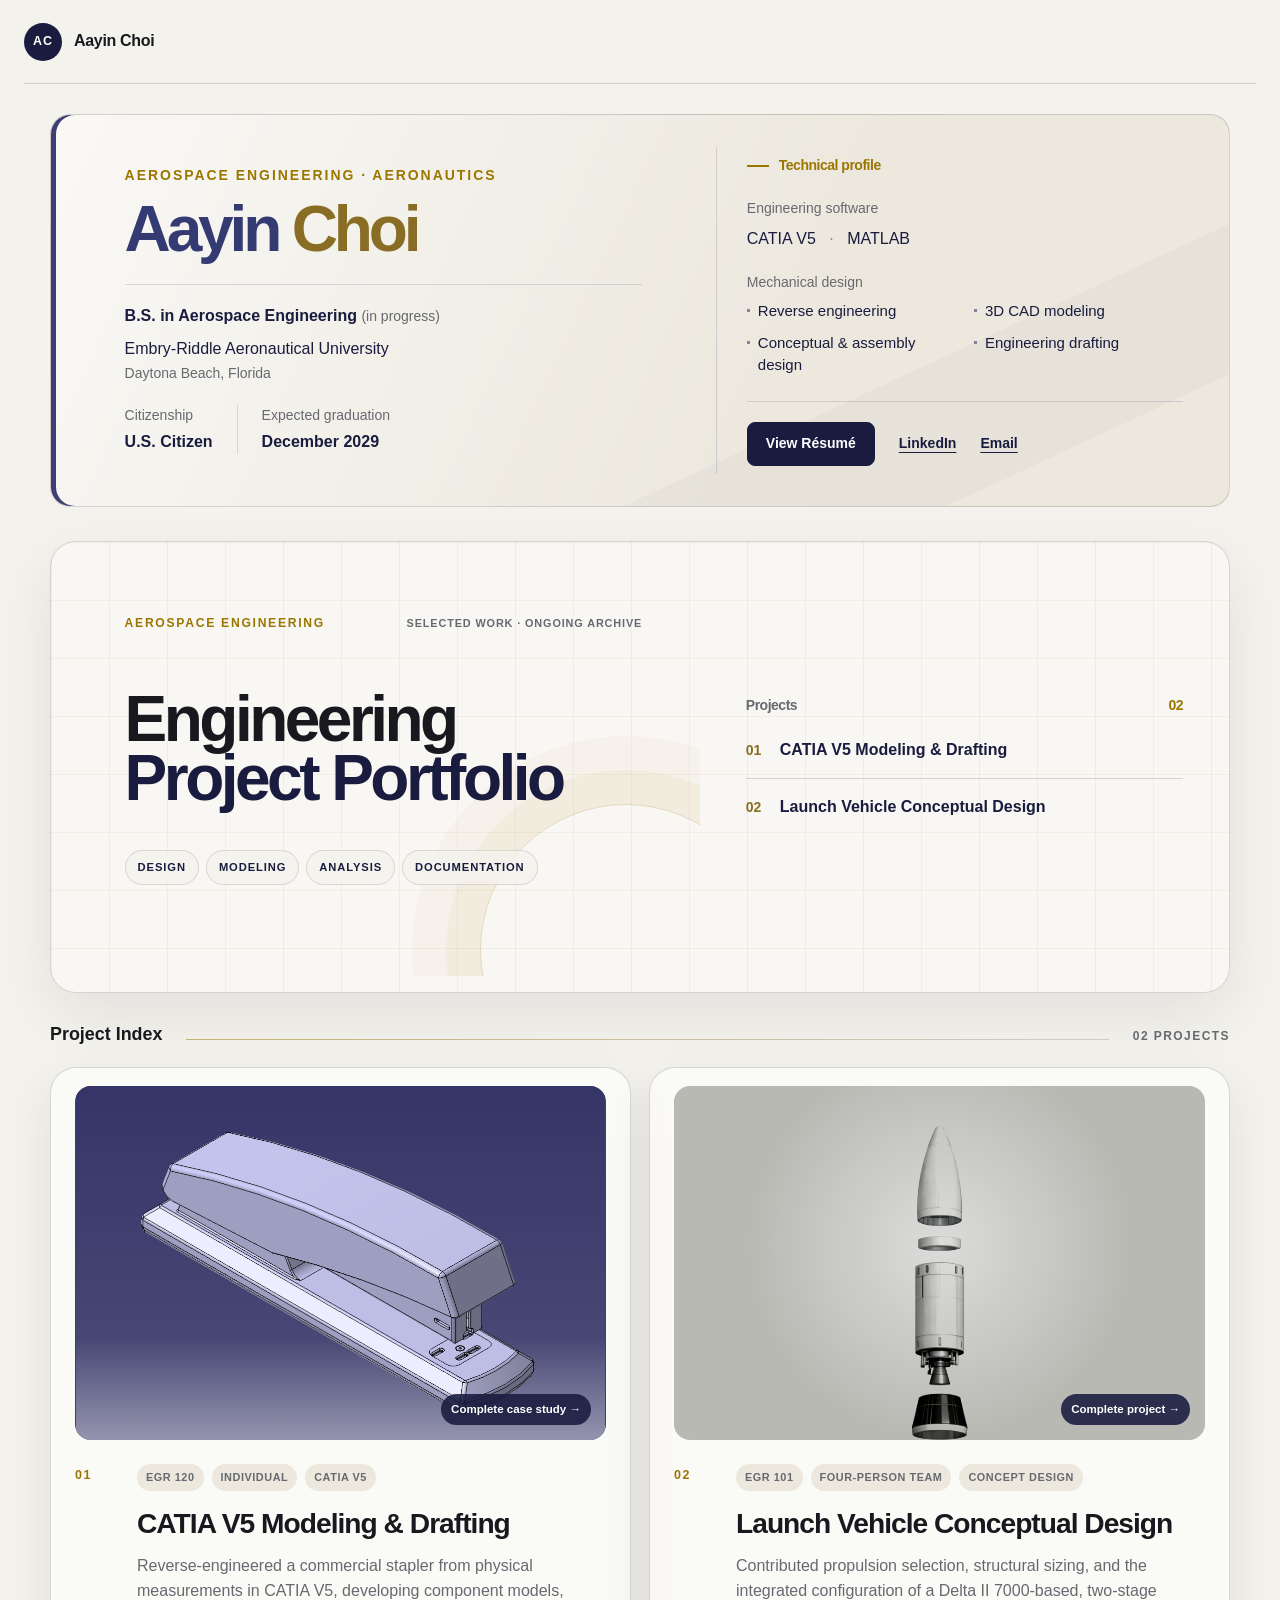
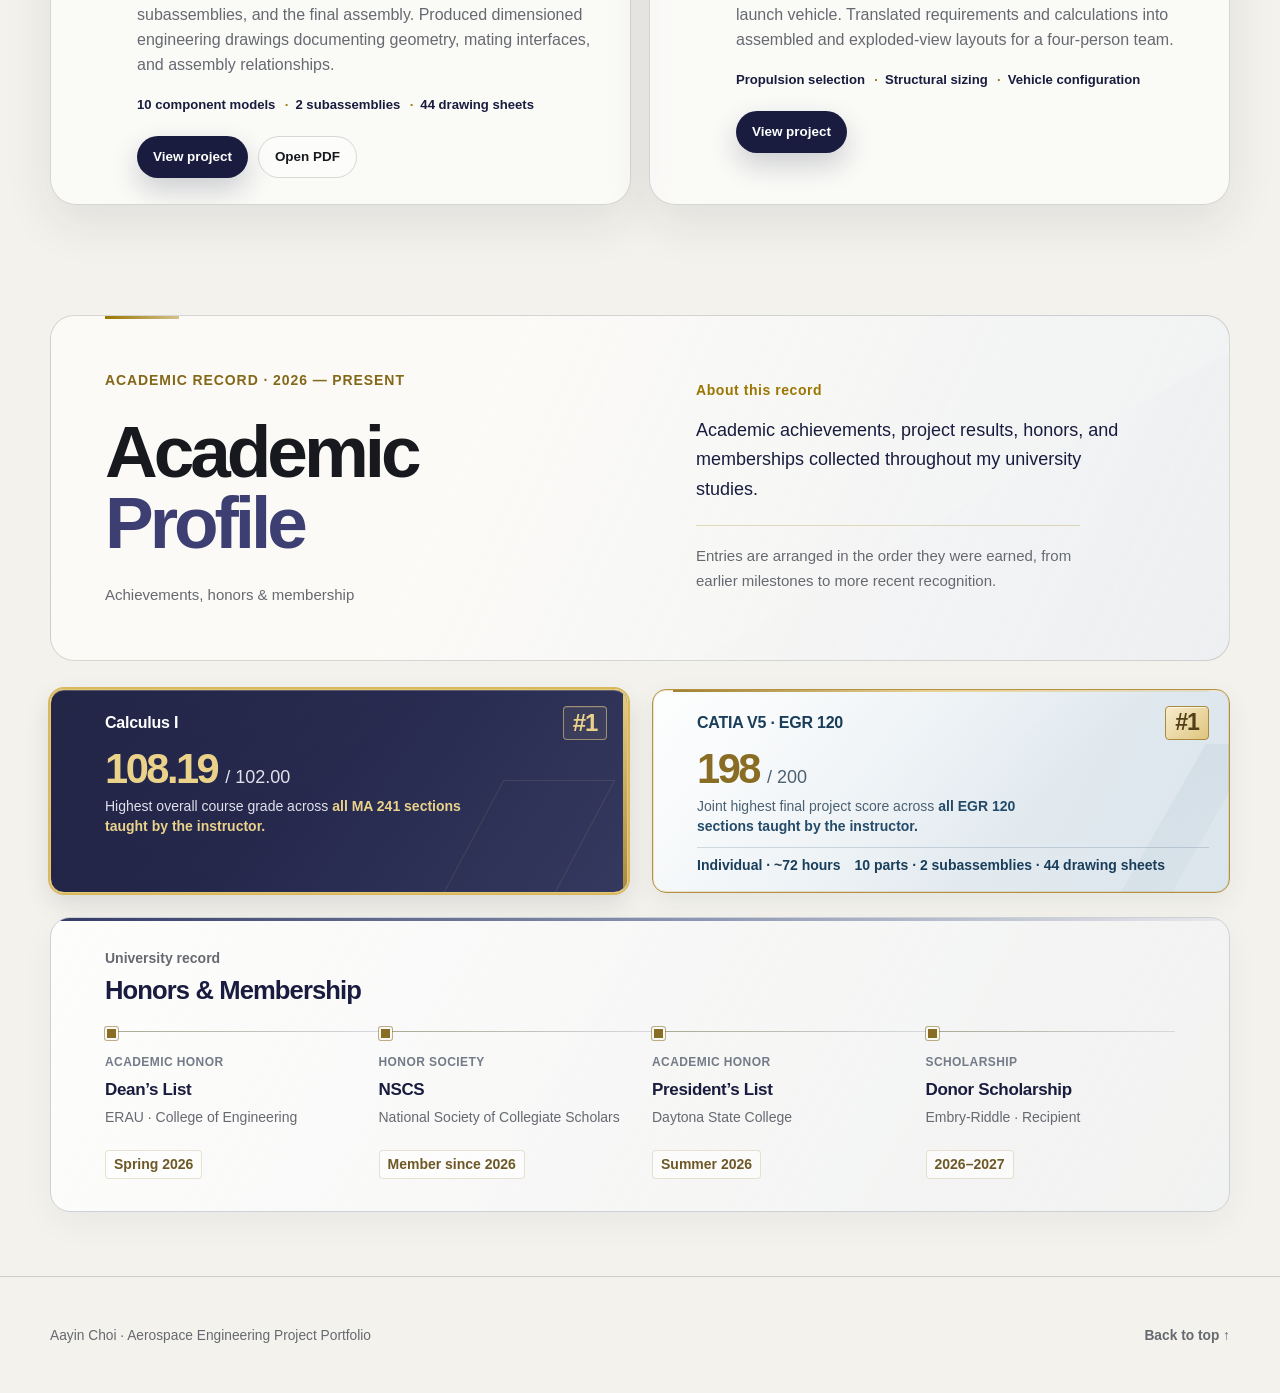
==== commit 64cd5bf9: "Add files via upload" ====
--- a/index.html
+++ b/index.html
@@ -19,13 +19,8 @@
   <main>
     <section class="personal-intro shell" aria-labelledby="personal-intro-title">
       <div class="personal-identity">
-        <svg class="personal-drawing" viewBox="0 0 150 150" fill="none" aria-hidden="true">
-          <path d="M28 48 78 20l48 28v55l-48 28-50-28V48Z M28 48l50 29 48-29 M78 77v54 M78 20v57 M28 103l50-26 48 26" />
-          <path class="personal-drawing-guide" d="M12 39 78 1l64 38v73l-64 37-66-37V39Z M0 77h150 M78 0v150" />
-        </svg>
-        <p class="eyebrow">Aerospace Engineering</p>
+        <p class="eyebrow">Aerospace Engineering · Aeronautics</p>
         <h2 class="portfolio-panel-name" id="personal-intro-title"><span>Aayin</span> <span>Choi</span></h2>
-        <p class="personal-focus">Aeronautics concentration</p>
         <div class="personal-school">
           <p class="personal-degree">B.S. in Aerospace Engineering <span>(in progress)</span></p>
           <p class="personal-affiliation">Embry-Riddle Aeronautical University <span>Daytona Beach, Florida</span></p>
@@ -46,16 +41,7 @@
         <dl class="personal-capabilities">
           <div>
             <dt>Engineering software</dt>
-            <dd class="personal-tools">
-              <span>
-                <svg viewBox="0 0 24 24" fill="none" aria-hidden="true"><path d="m12 3 8 4.5v9L12 21l-8-4.5v-9L12 3Z M4 7.5l8 4.5 8-4.5 M12 12v9" /></svg>
-                CATIA V5
-              </span>
-              <span>
-                <svg viewBox="0 0 24 24" fill="none" aria-hidden="true"><path d="M4 4v16h16 M7 15l4-6 4 4 5-8" /></svg>
-                MATLAB
-              </span>
-            </dd>
+            <dd class="personal-tools">CATIA V5 <span aria-hidden="true">·</span> MATLAB</dd>
           </div>
           <div>
             <dt>Mechanical design</dt>
@@ -70,15 +56,9 @@
           </div>
         </dl>
         <nav class="personal-links" aria-label="Résumé and contact">
-          <a class="personal-resume" href="Aayin_Choi_Resume.pdf" target="_blank" rel="noopener">
-            <svg viewBox="0 0 24 24" fill="none" aria-hidden="true"><path d="M14 3H6v18h12V7l-4-4Z M14 3v5h4 M9 12h6 M9 16h6" /></svg>
-            View Résumé
-          </a>
+          <a class="personal-resume" href="Aayin_Choi_Resume.pdf" target="_blank" rel="noopener">View Résumé</a>
           <a href="https://www.linkedin.com/in/aayin-choi/" target="_blank" rel="noopener">LinkedIn</a>
-          <button class="personal-email-toggle" type="button" aria-expanded="false" aria-controls="email-contact">
-            <svg viewBox="0 0 24 24" fill="none" aria-hidden="true"><path d="M3 5h18v14H3V5Z m0 1 9 7 9-7" /></svg>
-            Email
-          </button>
+          <button class="personal-email-toggle" type="button" aria-expanded="false" aria-controls="email-contact">Email</button>
         </nav>
         <div class="email-contact" id="email-contact" hidden>
           <label class="email-address-label" for="contact-email">Email address</label>
--- a/styles.css
+++ b/styles.css
@@ -187,243 +187,110 @@
 
 .portfolio-panel-name span:last-child { color: #8a6d24; }
 
-/* Personal introduction: identity, education, then practical skills. */
 .personal-intro {
   display: grid;
   grid-template-columns: minmax(0, 1.12fr) minmax(340px, 0.88fr);
-  align-items: stretch;
-  gap: 16px;
+  position: relative;
+  align-items: center;
+  column-gap: 16px;
+  row-gap: 26px;
   margin-top: 30px;
-  padding: 16px;
-  border: 1px solid #d4d6df;
-  border-radius: 22px;
-  background: #f8f8f6;
-  box-shadow: 0 18px 48px rgba(25,28,62,0.065);
-}
-
-.personal-identity {
-  position: relative;
-  isolation: isolate;
-  min-width: 0;
-  padding: 34px clamp(32px, 4.5vw, 58px) 30px;
-  overflow: hidden;
-  border: 1px solid rgba(255,255,255,0.1);
-  border-radius: 12px;
-  background: linear-gradient(120deg, #222747, #171c36);
-  color: #fff;
-}
-
-.personal-identity::after {
-  content: "";
-  position: absolute;
-  z-index: -1;
-  inset: 0;
-  pointer-events: none;
-  background: linear-gradient(90deg, transparent 77%, rgba(181,199,230,0.035) 77%);
-}
-
-.personal-drawing {
-  position: absolute;
-  z-index: -1;
-  width: 168px;
-  height: 168px;
-  top: -20px;
-  right: -29px;
-  stroke: #a2b6dd;
-  stroke-width: 0.8;
-  opacity: 0.2;
-  pointer-events: none;
-}
-.personal-drawing-guide { stroke-dasharray: 3 4; opacity: 0.55; }
+  padding: 28px 16px;
+  border: 1px solid var(--line);
+  border-radius: 20px;
+  background:
+    linear-gradient(115deg, rgba(255,255,255,0.55), transparent 65%),
+    #ece8de;
+  box-shadow: inset 5px 0 0 var(--navy-soft);
+}
+
+.personal-identity { min-width: 0; padding-inline: clamp(32px, 4.5vw, 58px); }
+.personal-summary { min-width: 0; padding-inline: 30px; }
 
 .personal-identity .eyebrow {
-  margin: 0 0 17px;
-  color: #bcc9e2;
+  margin: 0 0 12px;
   font-size: 0.875rem;
-  letter-spacing: 0.13em;
-  font-weight: 600;
-}
-
-.personal-intro .portfolio-panel-name {
-  position: relative;
-  margin: 0;
-  color: #fff;
-  font-size: clamp(3.3rem, 5.7vw, 4.75rem);
-  font-weight: 650;
-  line-height: 1;
-  letter-spacing: -0.06em;
-}
-.personal-intro .portfolio-panel-name span:last-child { color: #bbcce9; }
-.personal-focus {
-  margin: 12px 0 0;
-  color: #c1cbe0;
-  font-size: 1rem;
-  line-height: 1.5;
 }
 
 .personal-school {
-  display: grid;
-  gap: 11px;
-  margin-top: 30px;
-  padding-top: 21px;
-  border-top: 1px solid rgba(206,219,244,0.18);
-}
-.personal-degree {
-  margin: 0;
-  color: #fff;
-  font-size: 1.0625rem;
-  font-weight: 600;
-  line-height: 1.55;
-}
-.personal-degree span {
-  display: inline-block;
-  color: #b9c5dd;
-  font-size: 0.875rem;
-  font-weight: 400;
-  white-space: nowrap;
-}
-.personal-affiliation {
-  display: grid;
-  gap: 3px;
-  margin: 0;
-  color: #d5ddee;
-  font-size: 1rem;
-  font-weight: 400;
-  line-height: 1.5;
-}
-.personal-affiliation span { color: #aebbd4; font-size: 0.875rem; }
-
-.personal-facts {
-  display: grid;
-  grid-template-columns: minmax(0, 0.85fr) minmax(0, 1.15fr);
-  gap: 16px;
-  margin: 24px 0 0;
-}
-.personal-facts > div { min-width: 0; }
-.personal-facts > div + div { padding-left: 21px; border-left: 1px solid rgba(206,219,244,0.18); }
-.personal-facts dt { margin: 0 0 5px; color: #aebbd4; font-size: 0.875rem; line-height: 1.5; }
-.personal-facts dd,
-.personal-facts .personal-citizenship {
-  margin: 0;
-  border: 0;
-  padding: 0;
-  background: transparent;
-  color: #f4f7ff;
-  font-size: 1rem;
-  font-weight: 600;
-  line-height: 1.5;
-}
-
-.personal-summary {
-  display: flex;
-  flex-direction: column;
-  justify-content: center;
-  min-width: 0;
-  padding: 20px 30px;
-}
-.personal-summary .personal-summary-label {
   display: flex;
   align-items: center;
-  gap: 11px;
-  margin: 0 0 23px;
-  color: #3f4866;
+  margin-top: 14px;
+}
+.personal-school .personal-affiliation { min-width: 0; margin: 0; }
+
+.personal-affiliation {
+  display: grid;
+  gap: 2px;
+  margin: 14px 0 0;
+  color: var(--navy-deep);
+  font-size: 1rem;
+  font-weight: 650;
+}
+
+.personal-affiliation span {
+  color: var(--muted);
   font-size: 0.875rem;
-  font-weight: 650;
-  letter-spacing: 0.07em;
-  line-height: 1.5;
-  text-transform: uppercase;
-}
-.personal-summary-label::before { content: ""; width: 22px; height: 2px; background: #7885a6; }
-.personal-capabilities { display: grid; gap: 22px; margin: 0; }
-.personal-capabilities dt { margin: 0 0 10px; color: #656c7c; font-size: 0.875rem; font-weight: 500; line-height: 1.5; }
-.personal-capabilities dd { margin: 0; color: var(--navy-deep); font-size: 1rem; }
-.personal-tools { display: grid; grid-template-columns: repeat(2, minmax(0, 1fr)); gap: 10px; }
-.personal-tools > span {
-  display: flex;
-  align-items: center;
-  gap: 11px;
-  min-height: 59px;
-  padding: 12px 14px;
-  border: 1px solid #dce0e8;
-  border-radius: 7px;
-  background: #fff;
-  font-weight: 650;
-  line-height: 1.4;
-}
-.personal-tools svg { flex: 0 0 auto; width: 25px; height: 25px; color: #63769b; stroke: currentColor; stroke-width: 1.4; stroke-linejoin: round; }
-.personal-skills ul { display: grid; grid-template-columns: repeat(2, minmax(0, 1fr)); gap: 11px 18px; margin: 0; padding: 0; list-style: none; }
-.personal-skills li { position: relative; padding-left: 12px; font-size: 0.9375rem; line-height: 1.5; }
-.personal-skills li::before { content: ""; position: absolute; left: 0; top: 0.55em; width: 4px; height: 4px; background: #7d8eae; }
+  font-weight: 500;
+}
+
+.personal-summary > p:not(.personal-summary-label) {
+  max-width: 56ch;
+  margin: 0;
+  color: #4d515d;
+  font-size: 1rem;
+  line-height: 1.65;
+}
 
 .personal-links {
   display: flex;
   flex-wrap: wrap;
   align-items: center;
-  gap: 10px 20px;
-  margin-top: 26px;
-  padding-top: 22px;
-  border-top: 1px solid #dce0e8;
-}
+  gap: 10px 24px;
+  margin-top: 20px;
+}
+
 .personal-links a,
 .personal-links .personal-email-toggle {
-  display: inline-flex;
-  align-items: center;
-  justify-content: center;
-  gap: 8px;
-  min-height: 44px;
   color: var(--navy-deep);
   font-size: 0.875rem;
-  font-weight: 650;
+  font-weight: 750;
+  text-decoration: underline;
+  text-underline-offset: 4px;
+}
+
+.personal-links .personal-resume {
+  padding: 10px 18px;
+  border: 1px solid var(--navy-deep);
+  border-radius: 8px;
+  background: var(--navy-deep);
+  color: var(--white);
   text-decoration: none;
 }
-.personal-links .personal-resume {
-  padding: 10px 15px;
-  border: 1px solid #242b4c;
-  border-radius: 6px;
-  background: #242b4c;
-  color: #fff;
-}
-.personal-links svg { width: 18px; height: 18px; flex: 0 0 auto; stroke: currentColor; stroke-width: 1.5; stroke-linejoin: round; }
-.personal-links .personal-email-toggle { border: 0; padding: 0; background: transparent; font-family: inherit; line-height: inherit; cursor: pointer; }
+
+.personal-links .personal-email-toggle {
+  border: 0;
+  padding: 0;
+  background: transparent;
+  font-family: inherit;
+  line-height: inherit;
+  cursor: pointer;
+}
 .personal-links a:hover,
-.personal-links .personal-email-toggle:hover { color: #566b96; }
-.personal-links .personal-resume:hover { color: #fff; background: #394263; }
+.personal-links .personal-email-toggle:hover { opacity: 0.75; }
 .personal-links a:focus-visible,
 .personal-links button:focus-visible,
 .email-contact :focus-visible,
-.project-directory a:focus-visible { outline: 3px solid #7889b0; outline-offset: 4px; }
-
-@media (max-width: 900px) {
-  .personal-intro { grid-template-columns: minmax(0, 1fr); gap: 0; }
-  .personal-identity { padding-block: 32px; }
-  .personal-summary { padding: 30px clamp(32px, 4.5vw, 58px) 18px; }
-  .personal-intro .portfolio-panel-name { font-size: 4.5rem; }
-  .personal-school { margin-top: 26px; }
-  .personal-facts { grid-template-columns: max-content max-content; gap: 32px; }
-  .personal-facts > div + div { padding-left: 32px; }
-  .personal-summary .personal-summary-label { margin-bottom: 20px; }
-}
-@media (max-width: 620px) {
-  .personal-intro { gap: 0; margin-top: 18px; padding: 8px; border-radius: 18px; }
-  .personal-identity { padding: 29px 24px 26px; border-radius: 10px; }
-  .personal-identity .eyebrow { margin-bottom: 17px; font-size: 0.875rem; letter-spacing: 0.08em; }
-  .personal-intro .portfolio-panel-name { font-size: clamp(2.75rem, 13vw, 3.65rem); }
-  .personal-focus { margin-top: 10px; }
-  .personal-school { margin-top: 24px; padding-top: 20px; }
-  .personal-degree { font-size: 1rem; }
-  .personal-affiliation { font-size: 0.9375rem; }
-  .personal-facts { grid-template-columns: minmax(0, 0.85fr) minmax(0, 1.15fr); gap: 12px; margin-top: 22px; }
-  .personal-facts > div + div { padding-left: 14px; }
-  .personal-summary { padding: 26px 24px 16px; }
-  .personal-capabilities { gap: 20px; }
-  .personal-tools > span { gap: 8px; padding: 12px 10px; font-size: 0.9375rem; }
-  .personal-tools svg { width: 22px; height: 22px; }
-  .personal-skills ul { column-gap: 14px; }
-  .personal-skills li { font-size: 0.875rem; }
-  .personal-links { display: grid; grid-template-columns: repeat(2, minmax(0, 1fr)); gap: 8px 12px; margin-top: 22px; padding-top: 20px; }
-  .personal-links .personal-resume { grid-column: 1 / -1; }
-  .personal-links > :not(.personal-resume) { border: 1px solid #dce0e8; border-radius: 6px; }
-  .personal-links .personal-resume { padding-inline: 12px; }
+.project-directory a:focus-visible {
+  outline: 3px solid #9b7600;
+  outline-offset: 4px;
+}
+
+.personal-summary .personal-summary-label {
+  margin: 0 0 10px;
+  color: var(--gold);
+  font-size: 0.875rem;
+  font-weight: 750;
 }
 
 .email-contact { max-width: 390px; margin-top: 16px; }
@@ -2446,6 +2313,8 @@
 .footer-inner a { text-decoration: none; font-weight: 750; }
 
 @media (max-width: 900px) {
+  .personal-intro { grid-template-columns: 1fr; gap: 28px; }
+  .personal-summary { padding-inline: 40px; }
   .portfolio-intro { grid-template-columns: 1fr; gap: 14px; margin-top: 24px; }
   .portfolio-intro-main { min-height: 380px; }
   .portfolio-intro-panel { padding: 0 40px 28px; }
@@ -2529,6 +2398,9 @@
   .portfolio-intro h1 { margin-top: 56px; padding-top: 0; font-size: clamp(2.65rem, 14vw, 3.5rem); }
   .portfolio-disciplines { display: grid; grid-template-columns: 1fr 1fr; margin-top: 36px; }
   .portfolio-disciplines span { text-align: center; }
+  .personal-intro { grid-template-columns: 1fr; gap: 24px; margin-top: 18px; padding: 26px 9px; }
+  .personal-identity, .personal-summary { padding-inline: 24px; }
+  .personal-links { gap: 12px 20px; }
   .project-directory a { padding-block: 16px; }
   .project-index { padding-block: 28px 76px; }
   .index-card { grid-template-columns: 1fr; grid-template-rows: auto auto auto; gap: 0; padding: 14px 18px 22px; border-radius: 20px; }
@@ -2621,6 +2493,13 @@
 }
 
 /* Quiet accents shared by the portfolio and academic directories. */
+.personal-intro {
+  background: linear-gradient(115deg, rgba(255,255,255,0.72), transparent 62%),
+    linear-gradient(155deg, transparent 70%, rgba(61,63,115,0.035) 70%, rgba(61,63,115,0.035) 86%, transparent 86%),
+    #ece8de;
+}
+.personal-summary-label { display: flex; align-items: center; gap: 10px; }
+.personal-summary-label::before { content: ""; width: 22px; height: 2px; background: var(--gold); }
 .profile-heading {
   background: linear-gradient(115deg, #fbfaf7 35%, rgba(238,240,243,0.85)),
     linear-gradient(150deg, transparent 70%, rgba(61,63,115,0.05) 70%);
@@ -2692,6 +2571,58 @@
   .profile-records > .profile-milestone,
   .profile-records > .profile-milestone:nth-child(even) { padding: 16px 24px; }
   .profile-roadmap-list { grid-template-columns: minmax(0, 1fr); gap: 16px; }
+}
+
+/* A clearer information hierarchy within the original introduction. */
+.personal-intro { padding-block: 32px; }
+.personal-intro .portfolio-panel-name { font-size: clamp(3rem, 5vw, 4.25rem); }
+.personal-school {
+  display: grid;
+  gap: 9px;
+  margin-top: 23px;
+  padding-top: 19px;
+  border-top: 1px solid rgba(61,63,115,0.17);
+}
+.personal-degree { margin: 0; color: var(--navy-deep); font-size: 1rem; font-weight: 650; line-height: 1.55; }
+.personal-degree span { display: inline-block; color: var(--muted); font-size: 0.875rem; font-weight: 400; white-space: nowrap; }
+.personal-affiliation { font-weight: 500; line-height: 1.5; }
+.personal-facts { display: grid; grid-template-columns: max-content minmax(0, 1fr); gap: 12px 24px; margin: 21px 0 0; }
+.personal-facts > div { min-width: 0; }
+.personal-facts > div + div { padding-left: 24px; border-left: 1px solid rgba(61,63,115,0.17); }
+.personal-facts dt { margin: 0 0 4px; color: var(--muted); font-size: 0.875rem; line-height: 1.5; }
+.personal-facts dd { margin: 0; color: var(--navy-deep); font-size: 1rem; font-weight: 600; line-height: 1.5; }
+.personal-facts .personal-citizenship { padding: 0; border: 0; background: transparent; }
+.personal-summary { padding-block: 8px; border-left: 1px solid rgba(61,63,115,0.17); }
+.personal-summary h3.personal-summary-label { margin-bottom: 22px; font-size: 0.875rem; line-height: 1.5; }
+.personal-capabilities { display: grid; gap: 20px; margin: 0; }
+.personal-capabilities dt { margin: 0 0 7px; color: var(--muted); font-size: 0.875rem; font-weight: 500; line-height: 1.5; }
+.personal-capabilities dd { margin: 0; color: var(--navy-deep); font-size: 1rem; line-height: 1.65; }
+.personal-tools { font-weight: 500; }
+.personal-tools span { padding-inline: 9px; color: #88868b; }
+.personal-skills ul { display: grid; grid-template-columns: repeat(2, minmax(0, 1fr)); gap: 9px 18px; margin: 0; padding: 0; list-style: none; }
+.personal-skills li { position: relative; padding-left: 11px; font-size: 0.9375rem; line-height: 1.5; }
+.personal-skills li::before { content: ""; position: absolute; top: 0.6em; left: 0; width: 3px; height: 3px; background: #858399; }
+.personal-summary .personal-links { margin-top: 24px; padding-top: 20px; border-top: 1px solid rgba(61,63,115,0.17); }
+.personal-links a, .personal-links .personal-email-toggle { display: inline-flex; align-items: center; min-height: 44px; }
+@media (max-width: 900px) {
+  .personal-summary { margin-inline: clamp(32px, 4.5vw, 58px); padding: 25px 0 0; border-left: 0; border-top: 1px solid rgba(61,63,115,0.17); }
+  .personal-capabilities { gap: 16px; }
+}
+@media (max-width: 620px) {
+  .personal-intro { padding-block: 27px; }
+  .personal-intro .portfolio-panel-name { font-size: clamp(2.75rem, 12vw, 3.5rem); }
+  .personal-identity .eyebrow { font-size: 0.875rem; letter-spacing: 0.07em; }
+  .personal-school { margin-top: 20px; padding-top: 17px; }
+  .personal-degree { margin: 0; }
+  .personal-facts { grid-template-columns: minmax(0, 0.9fr) minmax(0, 1.1fr); gap: 12px; margin-top: 18px; }
+  .personal-facts > div + div { padding-left: 15px; }
+  .personal-facts dd { font-size: 0.9375rem; }
+  .personal-summary { margin-inline: 24px; padding-top: 24px; }
+  .personal-summary h3.personal-summary-label { margin-bottom: 18px; }
+  .personal-skills ul { gap: 9px 14px; }
+  .personal-skills li { font-size: 0.875rem; }
+  .personal-summary .personal-links { gap: 8px 17px; margin-top: 21px; padding-top: 17px; }
+  .personal-links .personal-resume { padding-inline: 14px; }
 }
 
 /* A framed recognition archive that expands as records are added. */
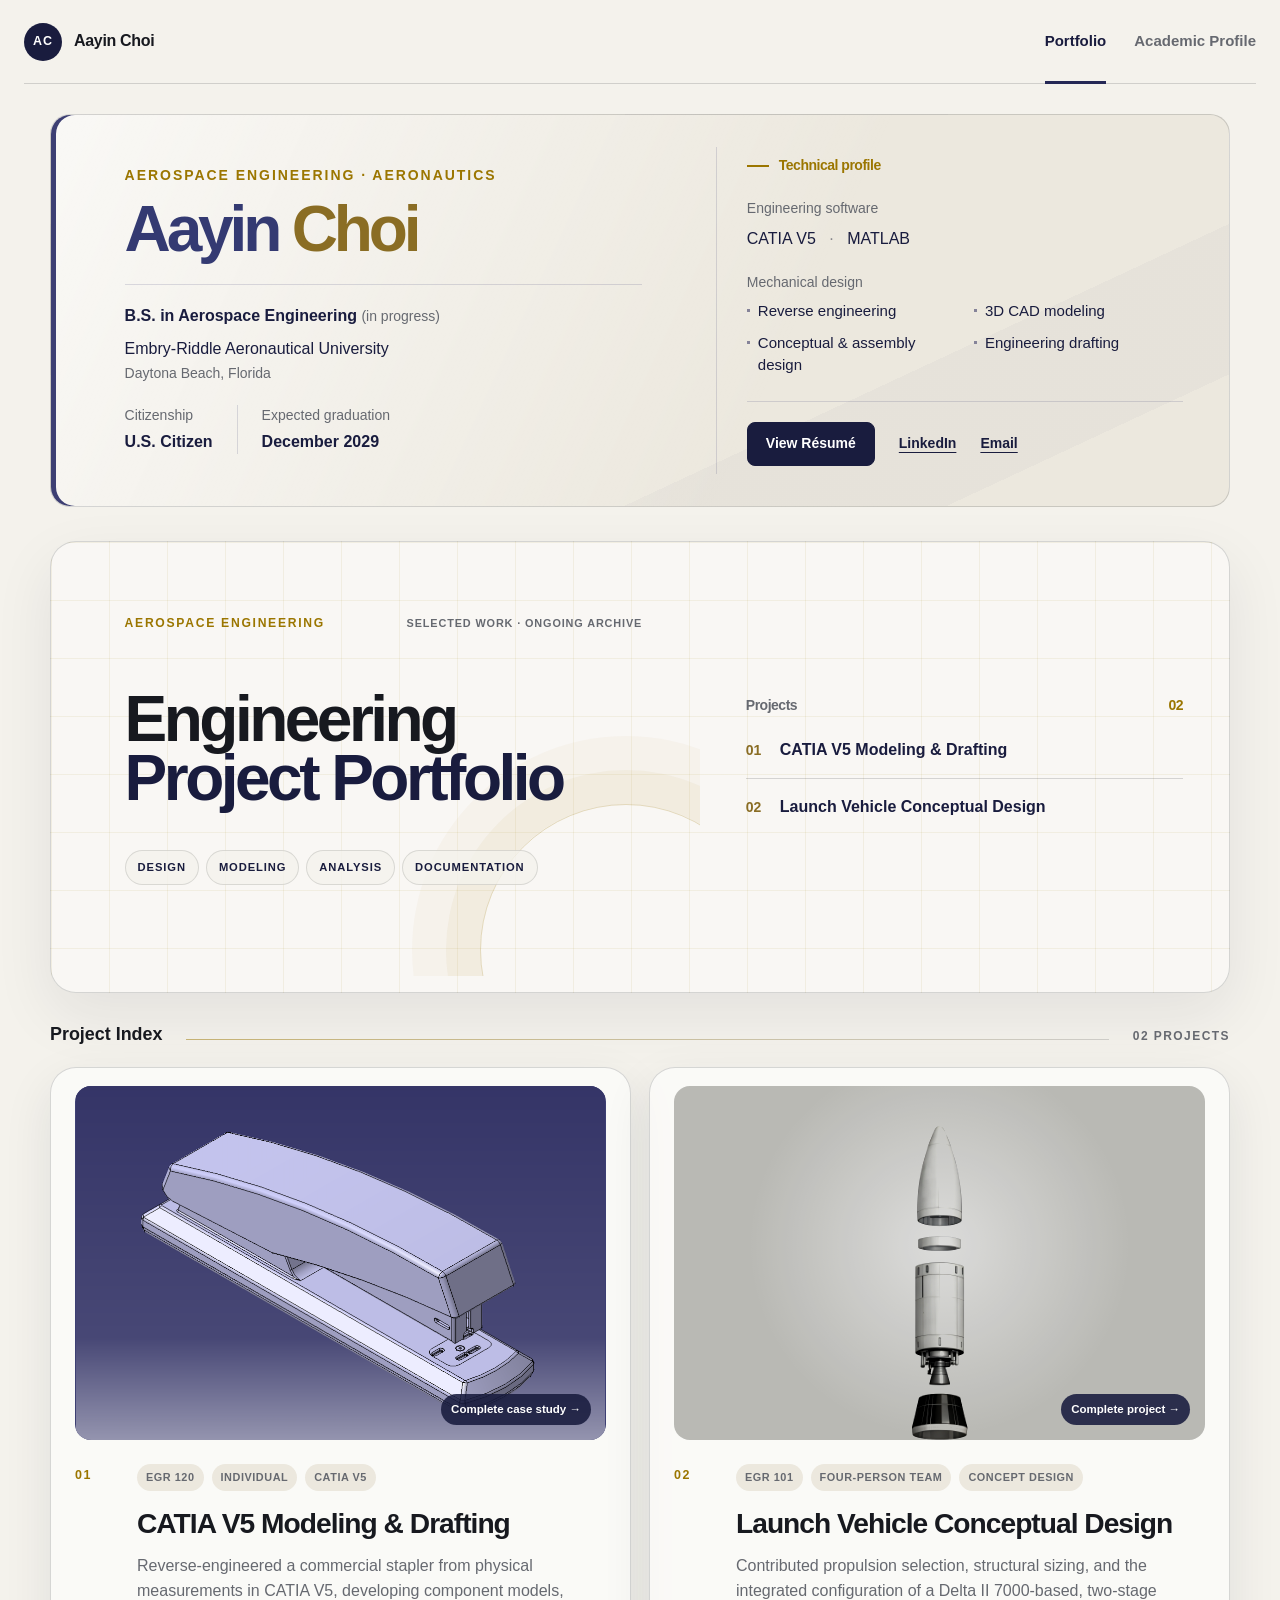
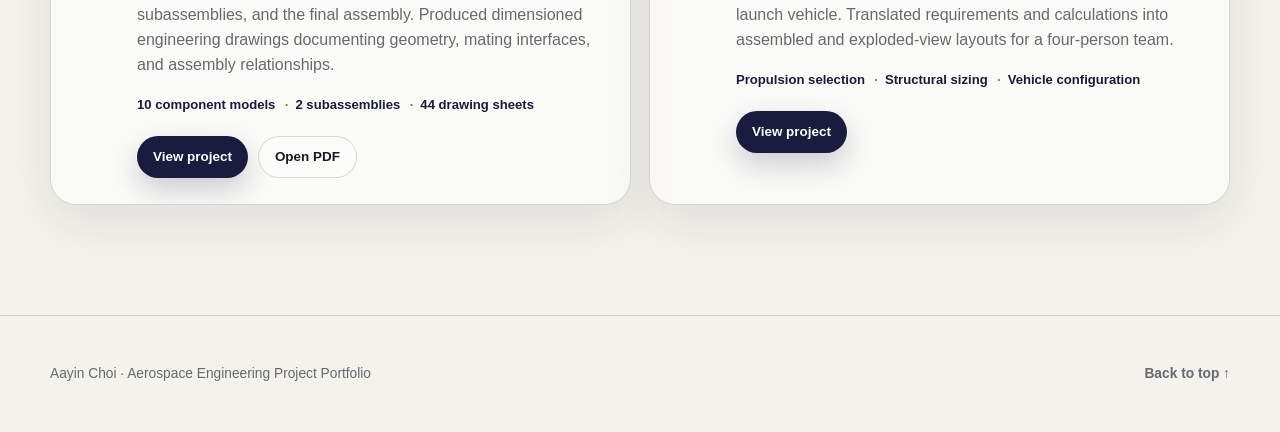
==== commit f1c53b5d: "Add files via upload" ====
--- a/index.html
+++ b/index.html
@@ -8,12 +8,16 @@
   <link rel="icon" href="favicon.svg" type="image/svg+xml">
   <link rel="stylesheet" href="styles.css">
 </head>
-<body id="top">
-  <header class="site-header">
+<body id="top" class="portfolio-page">
+  <header class="site-header site-header-with-nav">
     <a class="wordmark" href="index.html" aria-label="Aayin Choi portfolio home">
       <span class="wordmark-mark">AC</span>
       <span>Aayin Choi</span>
     </a>
+    <nav class="site-page-nav" aria-label="Primary navigation">
+      <a href="index.html" aria-current="page">Portfolio</a>
+      <a href="academic-profile.html">Academic Profile</a>
+    </nav>
   </header>
 
   <main>
@@ -157,83 +161,6 @@
           </a>
         </article>
       </div>
-    </section>
-    <section class="academic-records shell" id="academic-profile" aria-labelledby="academic-profile-title">
-      <header class="profile-heading">
-        <div class="profile-heading-copy">
-          <p class="profile-heading-kicker">Academic record · 2026 — Present</p>
-          <h2 id="academic-profile-title">Academic <span>Profile</span></h2>
-          <p class="profile-heading-caption">Achievements, honors &amp; membership</p>
-        </div>
-        <div class="profile-overview" aria-labelledby="profile-overview-title">
-          <h3 id="profile-overview-title">About this record</h3>
-          <p class="profile-overview-intro">Academic achievements, project results, honors, and memberships collected throughout my university studies.</p>
-          <p class="profile-overview-order">Entries are arranged in the order they were earned, from earlier milestones to more recent recognition.</p>
-        </div>
-      </header>
-
-      <ol class="profile-records" aria-label="Academic achievements, honors and membership">
-        <li class="profile-milestone profile-milestone-math" id="calculus-record">
-          <div class="profile-milestone-title">
-            <h3>Calculus I</h3>
-            <span class="profile-standing" aria-label="Rank number one across all sections taught by the instructor">#1</span>
-          </div>
-          <div class="profile-milestone-main">
-            <p class="profile-milestone-score">108.19 <span>/ 102.00</span></p>
-            <p class="profile-milestone-context">Highest overall course grade across <strong>all MA 241 sections taught by the instructor.</strong></p>
-          </div>
-        </li>
-        <li class="profile-milestone profile-milestone-catia" id="catia-record">
-          <div class="profile-milestone-title">
-            <h3>CATIA V5 · EGR 120</h3>
-            <span class="profile-standing" aria-label="Joint rank number one across all sections taught by the instructor">#1</span>
-          </div>
-          <div class="profile-milestone-main">
-            <p class="profile-milestone-score">198 <span>/ 200</span></p>
-            <p class="profile-milestone-context">Joint highest final project score across <strong>all EGR 120 sections taught by the instructor.</strong></p>
-          </div>
-          <p class="profile-project-output">
-            <span>Individual · ~72 hours</span>
-            <span>10 parts · 2 subassemblies · 44 drawing sheets</span>
-          </p>
-        </li>
-        <li class="profile-roadmap" id="academic-honors">
-          <header class="roadmap-heading">
-            <div>
-              <p class="roadmap-kicker">University record</p>
-              <h3>Honors &amp; Membership</h3>
-            </div>
-          </header>
-          <div class="roadmap-records">
-            <ol class="profile-roadmap-list" aria-label="Honors and membership in order received">
-            <li class="profile-record">
-              <span class="profile-record-kind">Academic honor</span>
-              <h3>Dean’s List</h3>
-              <p>ERAU · College of Engineering</p>
-              <p class="profile-record-date">Spring 2026</p>
-            </li>
-            <li class="profile-record">
-              <span class="profile-record-kind">Honor society</span>
-              <h3>NSCS</h3>
-              <p>National Society of Collegiate Scholars</p>
-              <p class="profile-record-date">Member since 2026</p>
-            </li>
-            <li class="profile-record">
-              <span class="profile-record-kind">Academic honor</span>
-              <h3>President’s List</h3>
-              <p>Daytona State College</p>
-              <p class="profile-record-date">Summer 2026</p>
-            </li>
-            <li class="profile-record">
-              <span class="profile-record-kind">Scholarship</span>
-              <h3>Donor Scholarship</h3>
-              <p>Embry-Riddle · Recipient</p>
-              <p class="profile-record-date">2026–2027</p>
-            </li>
-            </ol>
-          </div>
-        </li>
-      </ol>
     </section>
   </main>
 
--- a/styles.css
+++ b/styles.css
@@ -1939,7 +1939,7 @@
   text-transform: uppercase;
 }
 
-.profile-heading h2 {
+.profile-heading h1 {
   display: grid;
   margin: 0;
   font-size: clamp(3rem, 5.7vw, 4.75rem);
@@ -1947,7 +1947,7 @@
   line-height: 0.98;
   letter-spacing: -0.055em;
 }
-.profile-heading h2 span { color: var(--navy-soft); }
+.profile-heading h1 span { color: var(--navy-soft); }
 .profile-heading-caption {
   margin: 24px 0 0;
   color: var(--muted);
@@ -2264,7 +2264,7 @@
   }
   .profile-heading::before { left: 24px; }
   .profile-heading-kicker { margin-bottom: 20px; font-size: 0.875rem; letter-spacing: 0.025em; }
-  .profile-heading h2 { font-size: clamp(3rem, 14vw, 3.5rem); }
+  .profile-heading h1 { font-size: clamp(3rem, 14vw, 3.5rem); }
   .profile-heading-caption { margin-top: 20px; }
   .profile-records {
     grid-template-columns: minmax(0, 1fr);
@@ -2670,6 +2670,35 @@
   .profile-roadmap .profile-record .profile-record-date { margin-top: 3px; }
 }
 
+/* Shared page navigation: portfolio and academic records. */
+.site-header-with-nav { gap: 24px; }
+.site-page-nav { display: flex; align-self: stretch; gap: 28px; }
+.site-page-nav a {
+  position: relative;
+  display: flex;
+  align-items: center;
+  min-height: 44px;
+  padding: 4px 0;
+  color: var(--muted);
+  font-size: 0.9375rem;
+  font-weight: 600;
+  line-height: 1.5;
+  text-decoration: none;
+}
+.site-page-nav a::after { content: ""; position: absolute; right: 0; bottom: -1px; left: 0; height: 3px; background: transparent; }
+.site-page-nav a[aria-current] { color: var(--navy-deep); }
+.site-page-nav a[aria-current]::after { background: var(--navy); }
+.site-page-nav a:hover { color: var(--navy); }
+.site-page-nav a:focus-visible { outline: 3px solid var(--navy-soft); outline-offset: 4px; }
+.academic-page .academic-records { padding-top: 30px; }
+@media (max-width: 620px) {
+  .site-header-with-nav { flex-wrap: wrap; justify-content: flex-start; gap: 0; padding-top: 16px; }
+  .site-header-with-nav .wordmark { width: 100%; margin-bottom: 8px; }
+  .site-page-nav { width: 100%; gap: 24px; }
+  .site-page-nav a { min-height: 46px; padding-block: 10px; font-size: 0.875rem; }
+  .academic-page .academic-records { padding-top: 18px; }
+}
+
 @media (prefers-reduced-motion: reduce) {
   html { scroll-behavior: auto; }
   *, *::before, *::after { animation-duration: 0.01ms !important; animation-iteration-count: 1 !important; transition-duration: 0.01ms !important; }
